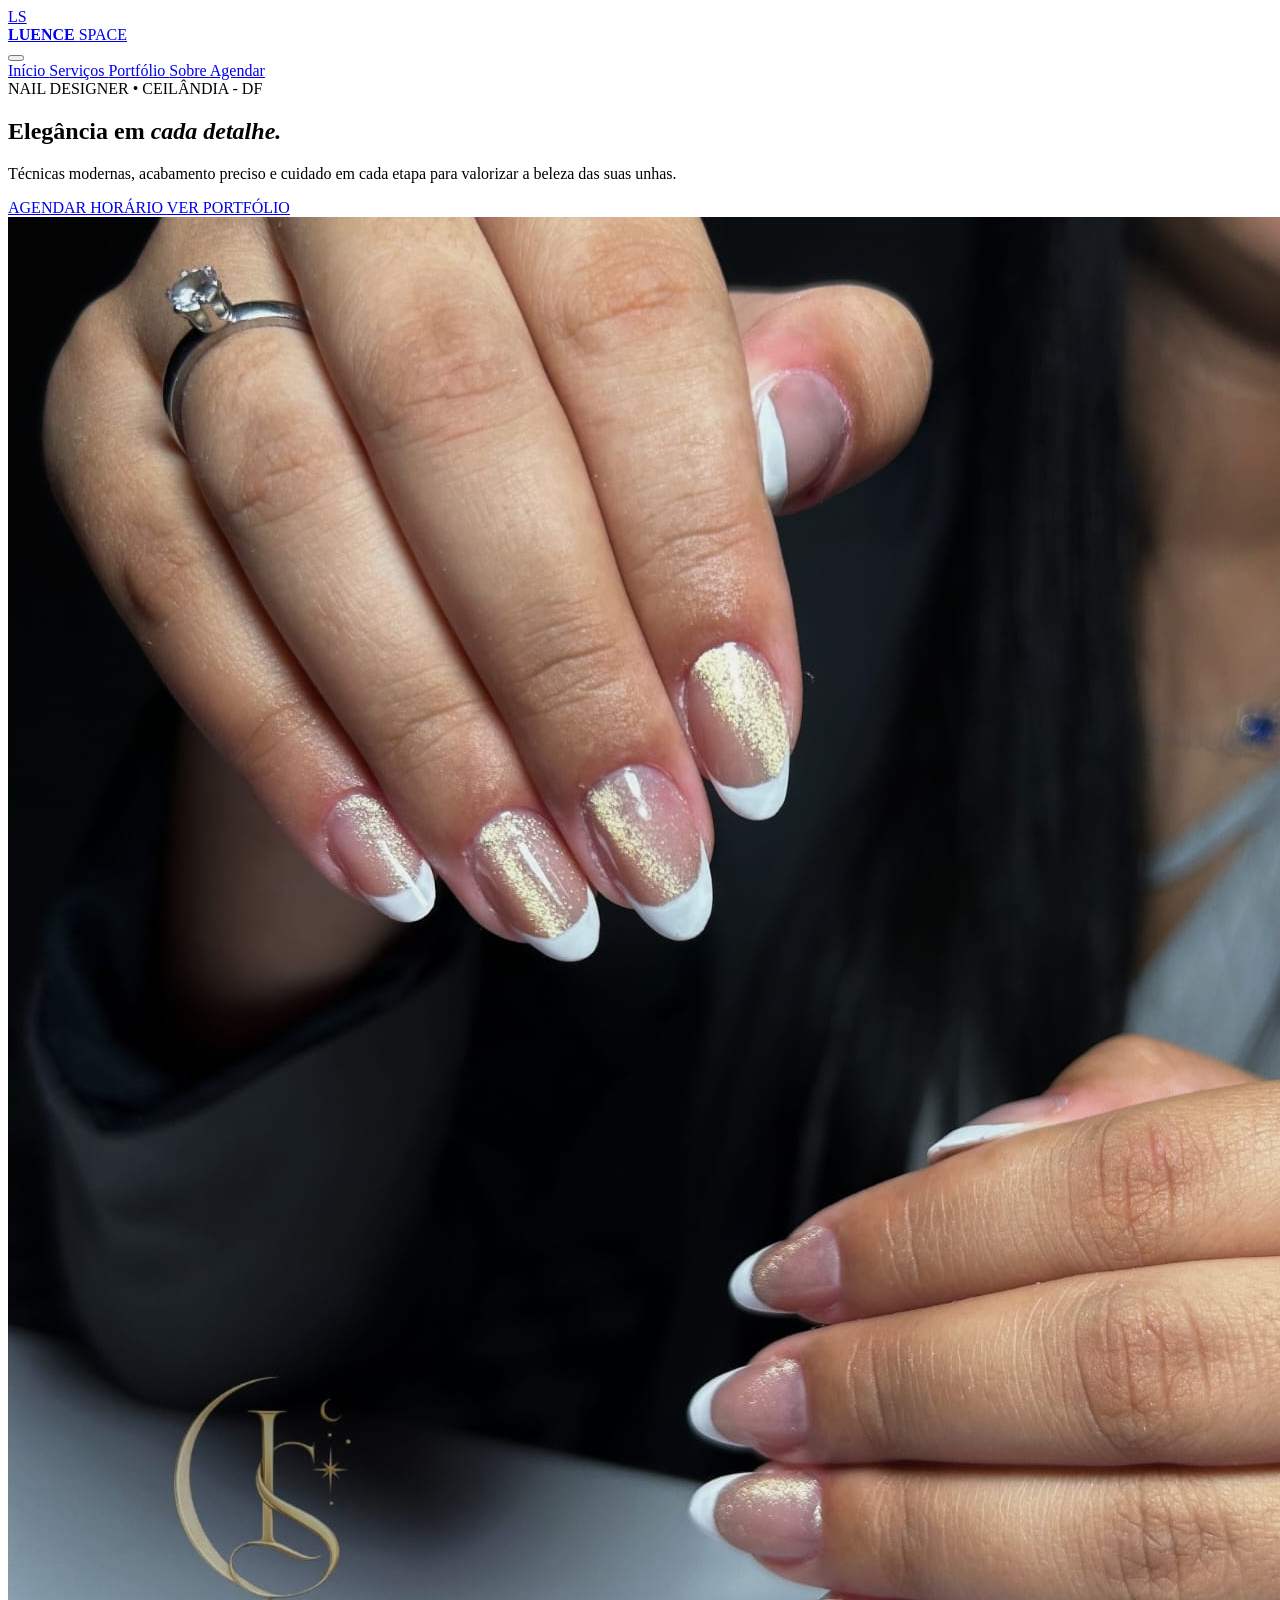
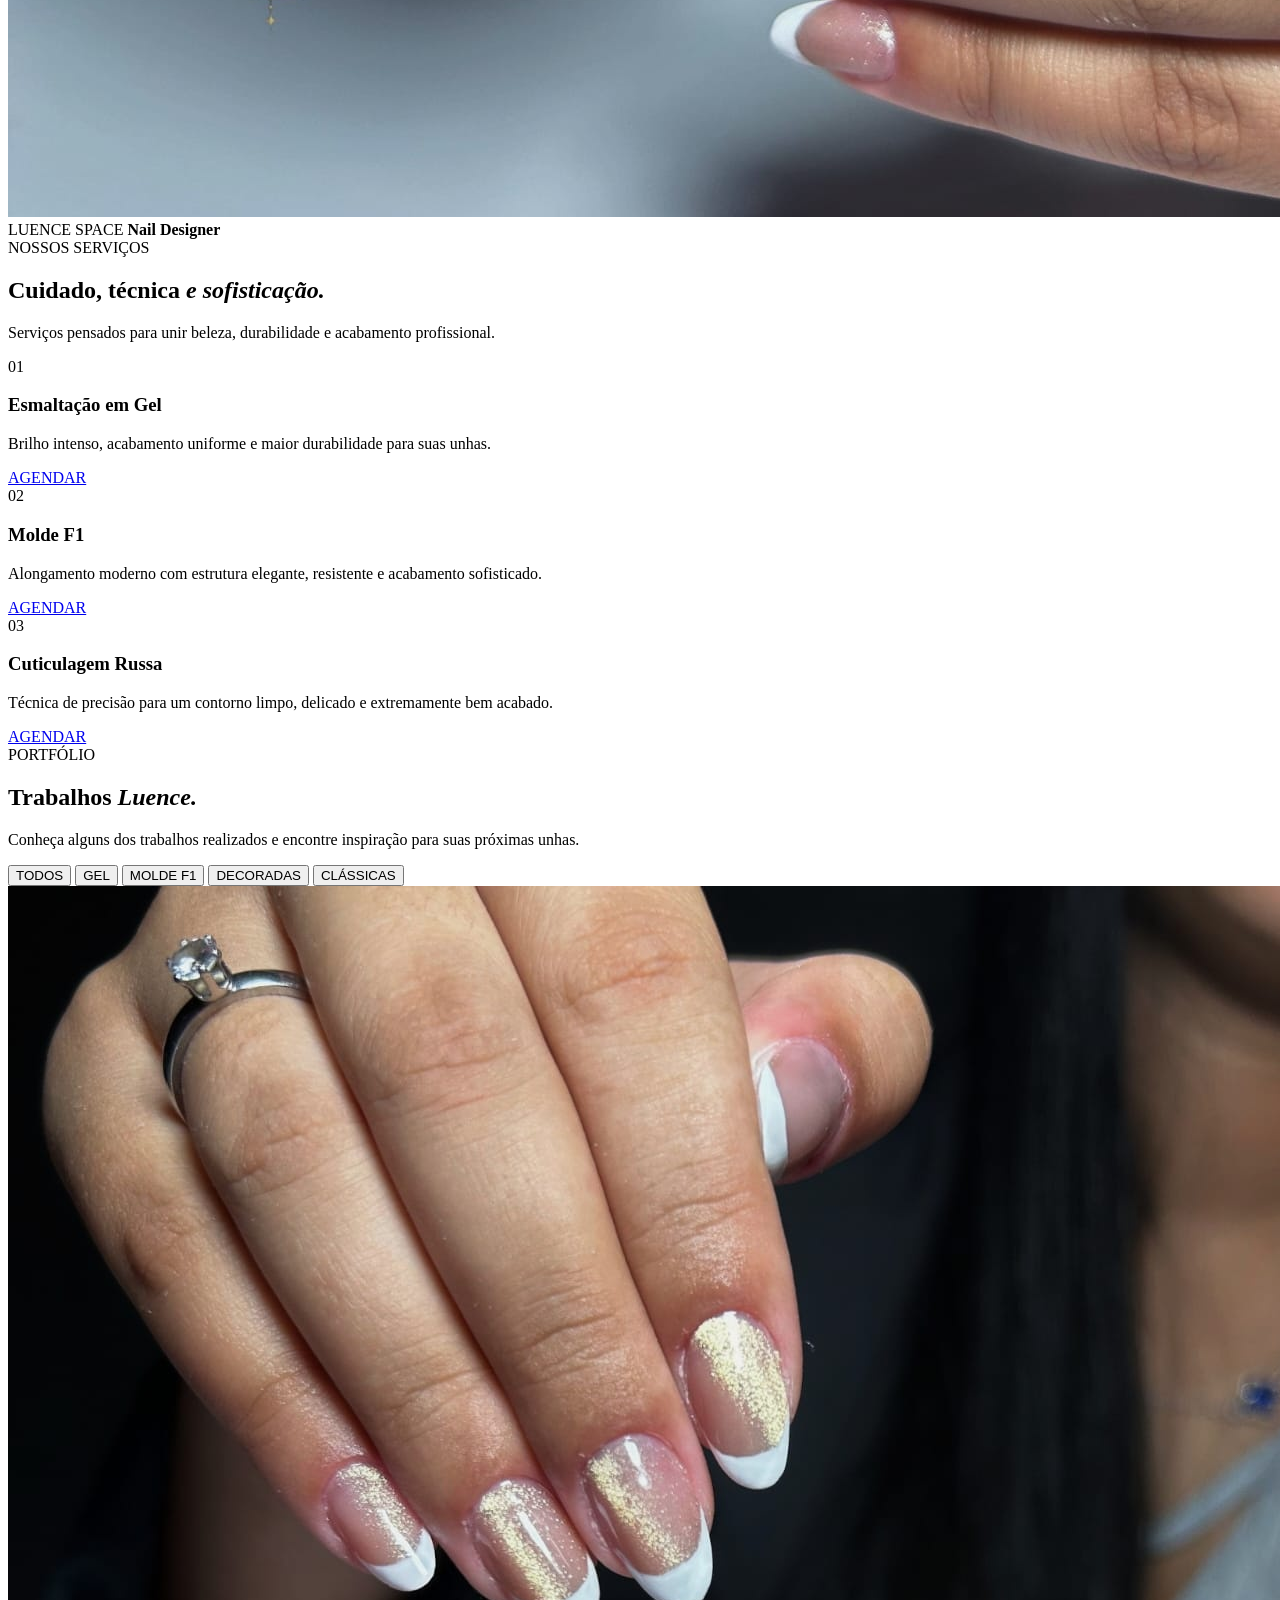
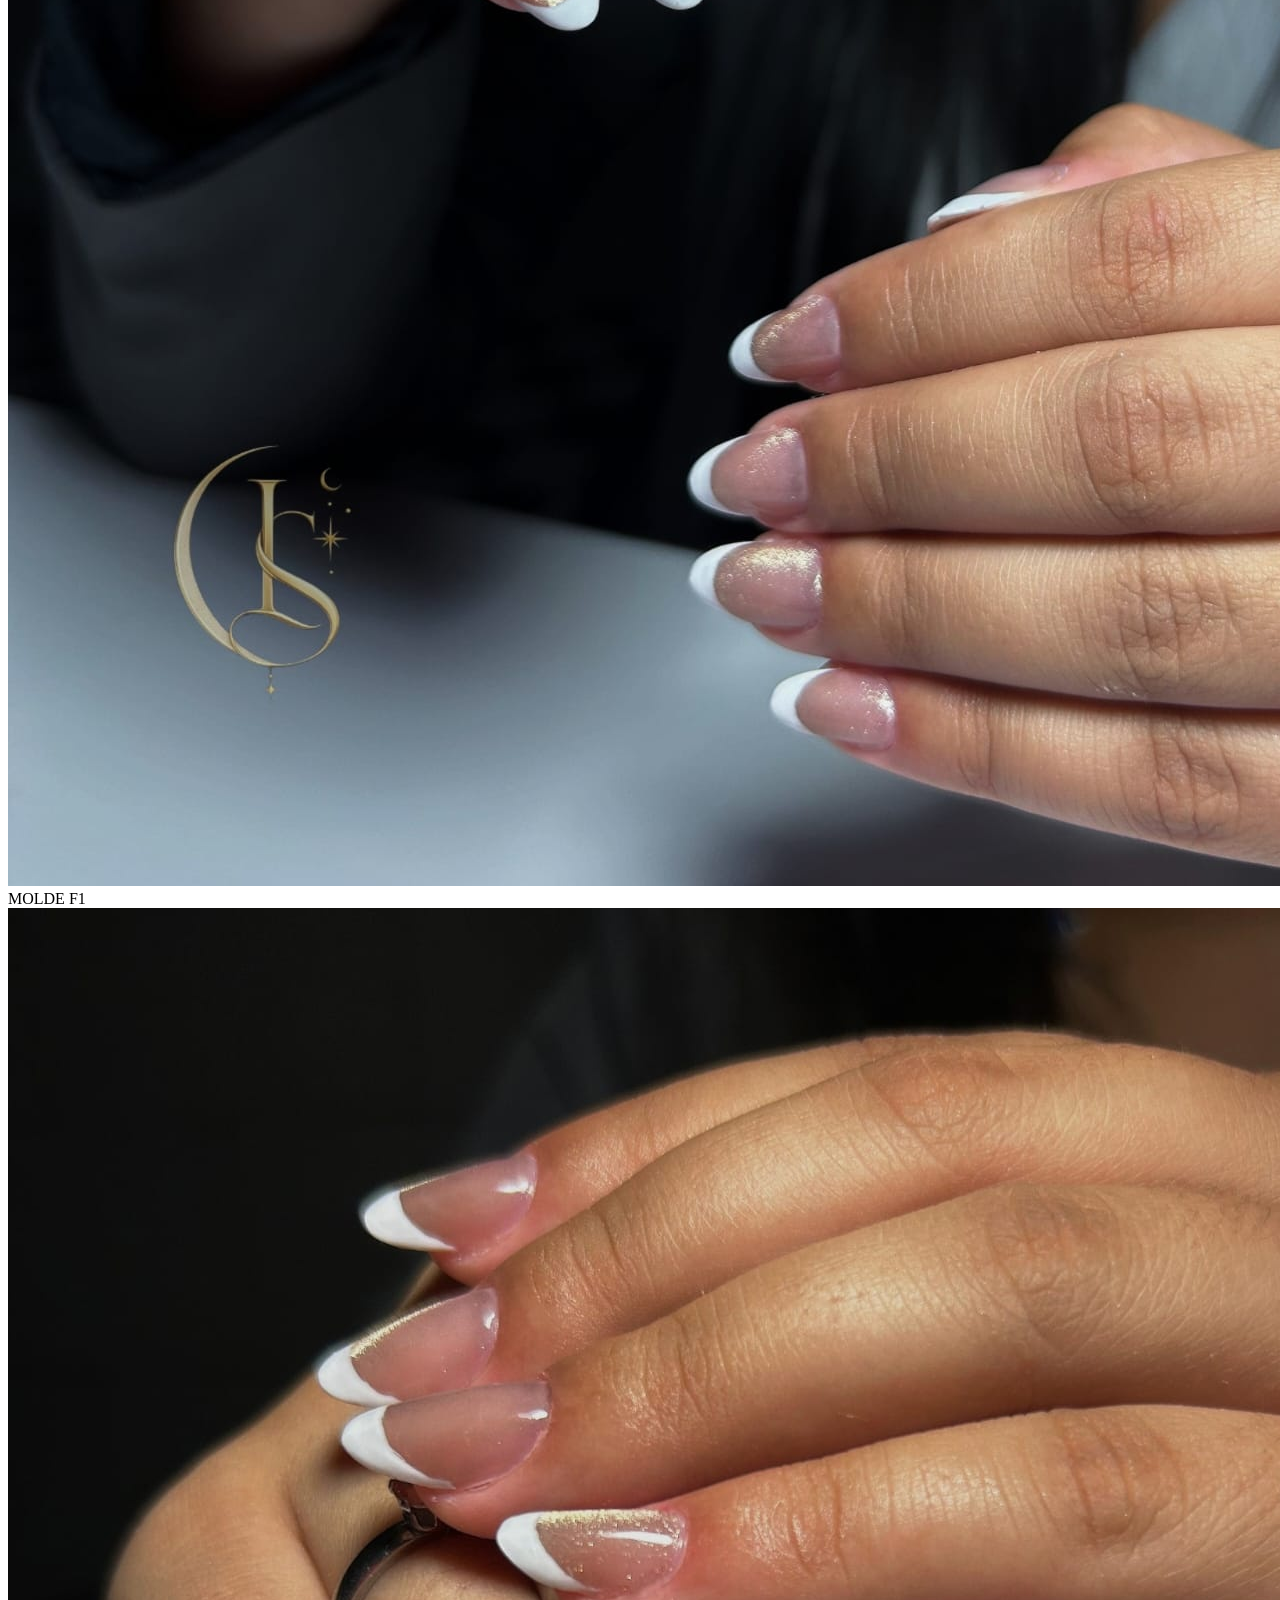
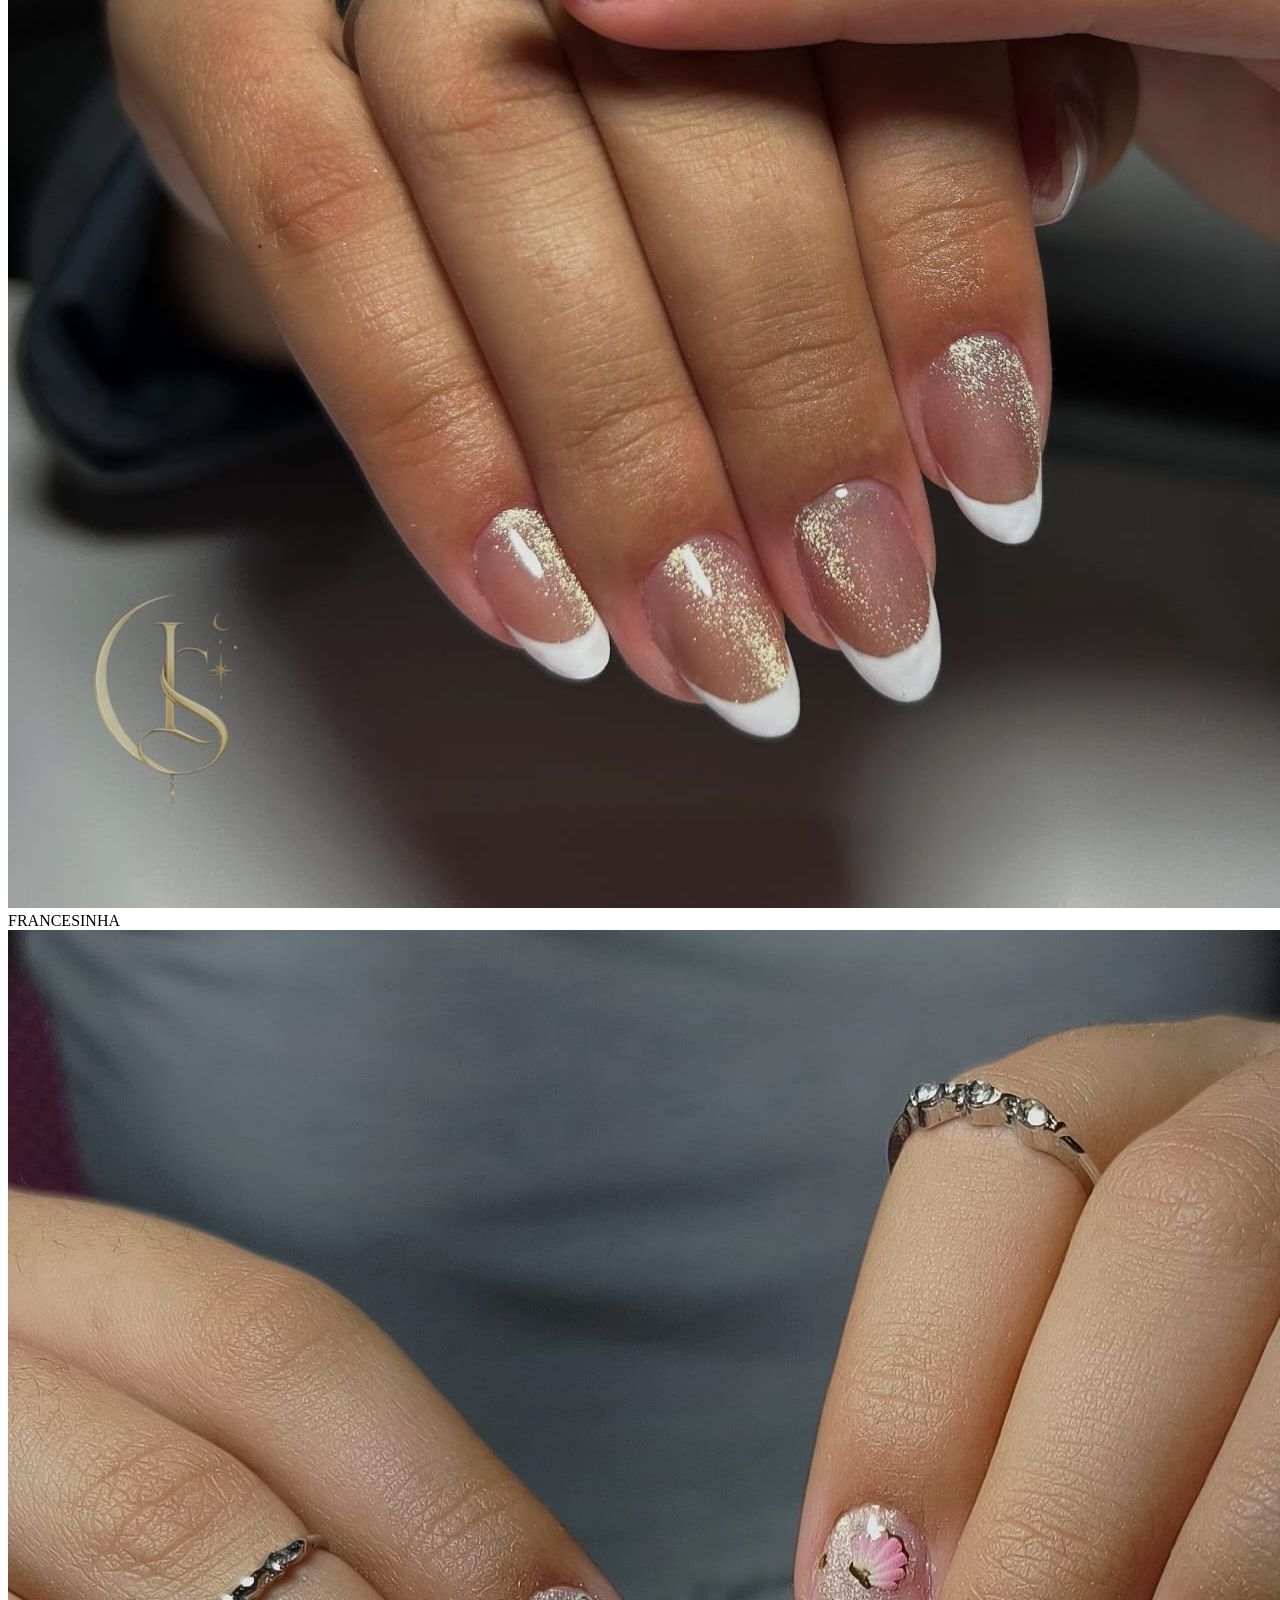
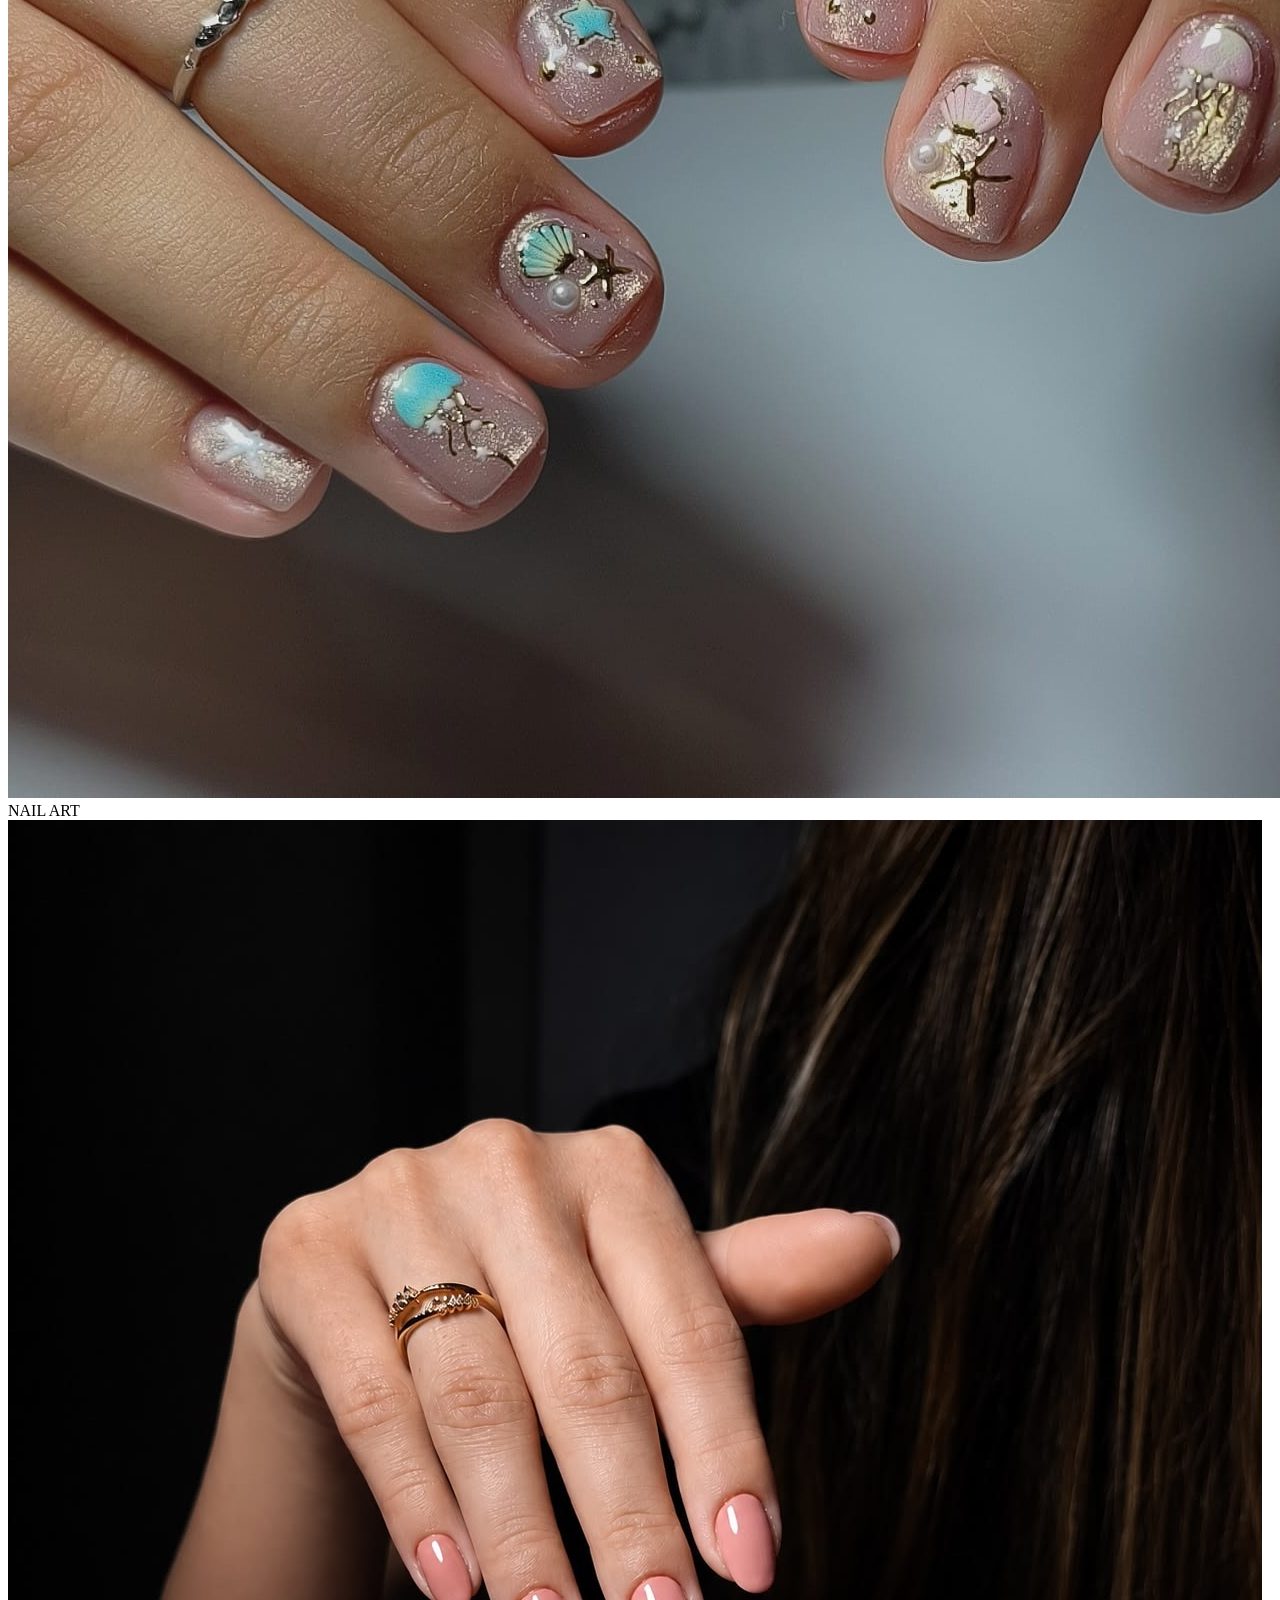
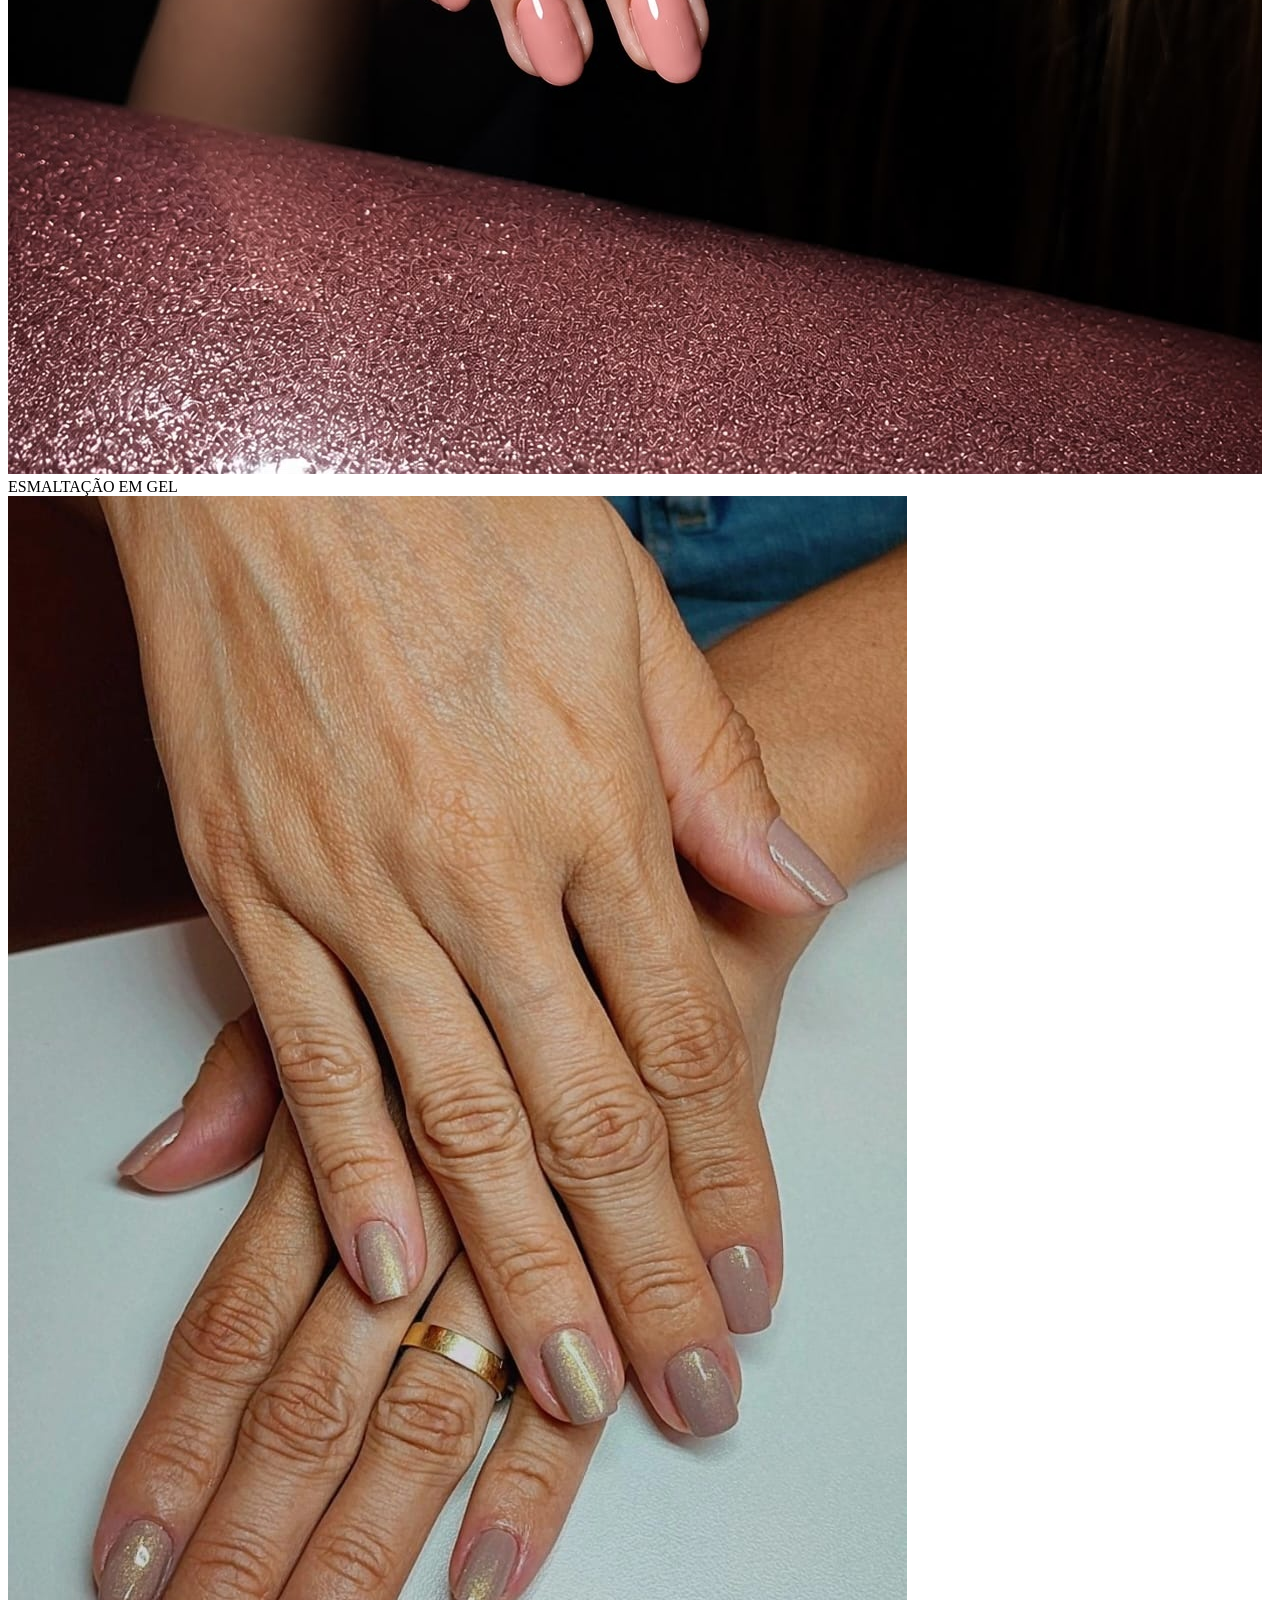
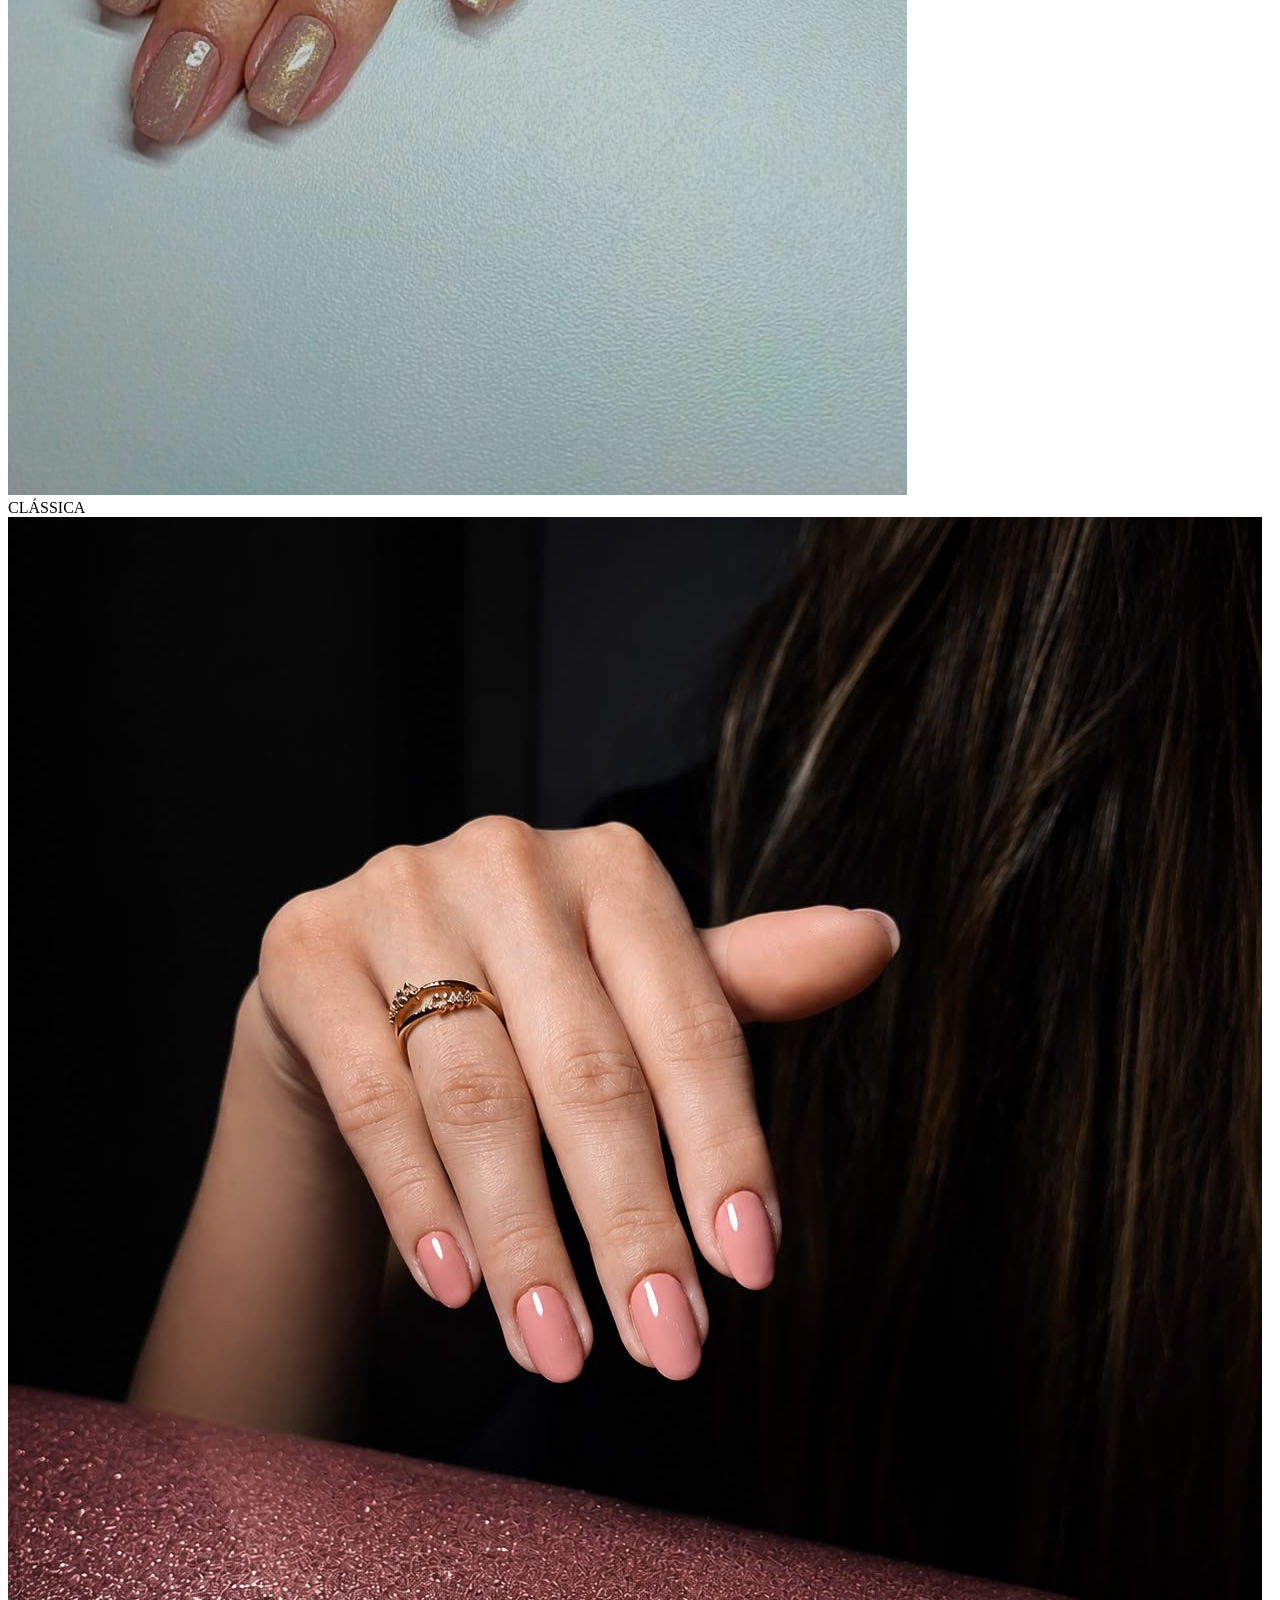
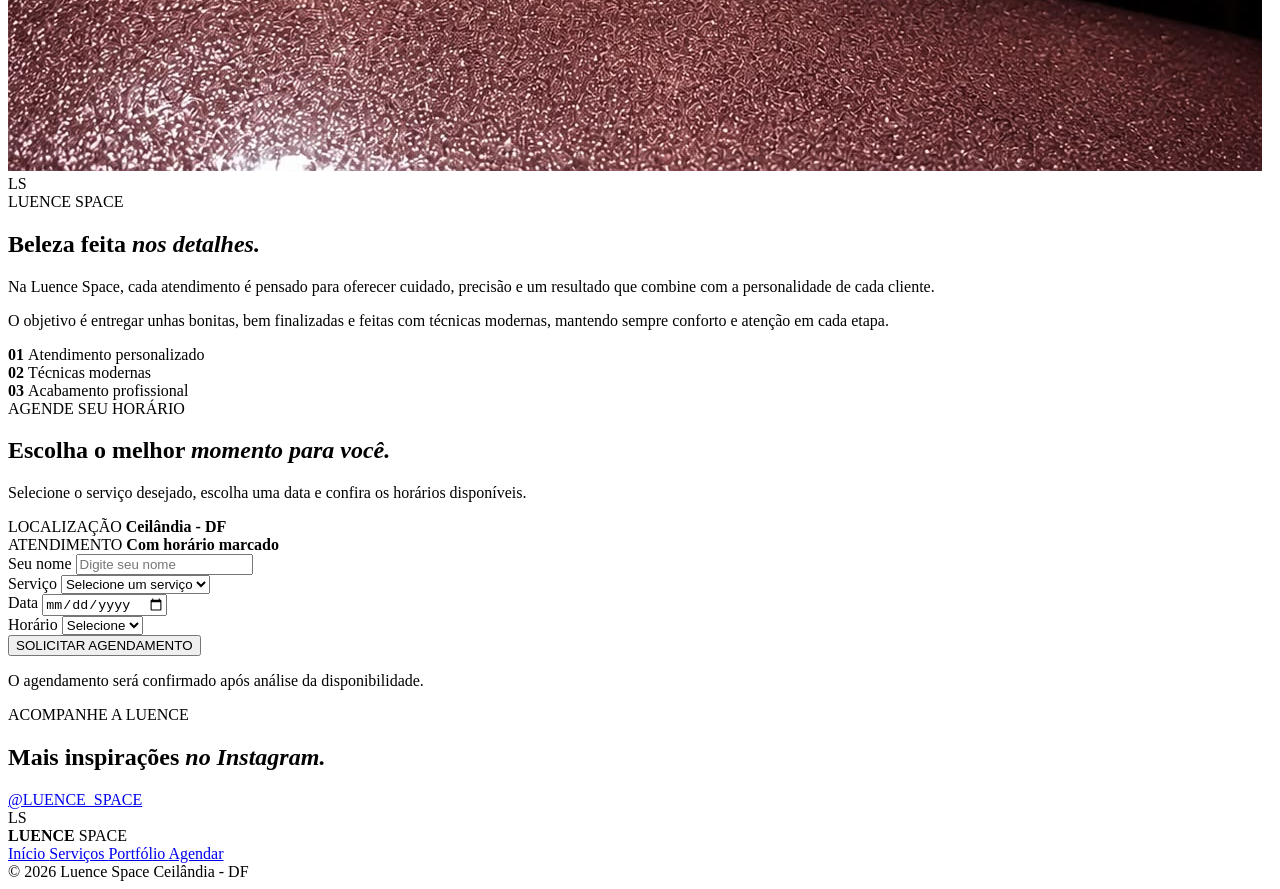
==== index.html @ 1fb10162 "Add files via upload" ====
<!DOCTYPE html>
<html lang="pt-BR">
<head>
  <meta charset="UTF-8">

  <meta
    name="viewport"
    content="width=device-width, initial-scale=1.0"
  >

  <meta
    name="theme-color"
    content="#f7f2e9"
  >

  <meta
    name="description"
    content="Luence Space - Nail Designer em Ceilândia, DF. Esmaltação em gel, Molde F1, Cuticulagem Russa e muito mais."
  >

  <title>Luence Space | Nail Designer</title>

  <link
    rel="preconnect"
    href="https://fonts.googleapis.com"
  >

  <link
    rel="preconnect"
    href="https://fonts.gstatic.com"
    crossorigin
  >

  <link
    href="https://fonts.googleapis.com/css2?family=Cormorant+Garamond:wght@400;500;600;700&family=Montserrat:wght@400;500;600;700&display=swap"
    rel="stylesheet"
  >

  <link
    rel="stylesheet"
    href="style.css?v=1.0"
  >
</head>

<body>

  <header class="site-header">

    <div class="header-container">

      <a
        class="brand"
        href="#inicio"
        aria-label="Luence Space"
      >

        <span class="brand-symbol">
          LS
        </span>

        <div class="brand-text">

          <strong>
            LUENCE
          </strong>

          <span>
            SPACE
          </span>

        </div>

      </a>

      <button
        class="menu-toggle"
        id="menu-toggle"
        type="button"
        aria-label="Abrir menu"
        aria-expanded="false"
      >

        <span></span>
        <span></span>
        <span></span>

      </button>

      <nav
        class="main-nav"
        id="main-nav"
      >

        <a href="#inicio">
          Início
        </a>

        <a href="#servicos">
          Serviços
        </a>

        <a href="#portfolio">
          Portfólio
        </a>

        <a href="#sobre">
          Sobre
        </a>

        <a
          class="nav-highlight"
          href="#agendar"
        >
          Agendar
        </a>

      </nav>

    </div>

  </header>

  <main>

    <section
      class="hero"
      id="inicio"
    >

      <div class="hero-background"></div>

      <div class="hero-container">

        <div class="hero-content">

          <span class="section-eyebrow">
            NAIL DESIGNER • CEILÂNDIA - DF
          </span>

          <h1>
            Elegância em
            <em>cada detalhe.</em>
          </h1>

          <p>
            Técnicas modernas, acabamento preciso e cuidado
            em cada etapa para valorizar a beleza das suas unhas.
          </p>

          <div class="hero-actions">

            <a
              class="primary-button"
              href="#agendar"
            >
              AGENDAR HORÁRIO
            </a>

            <a
              class="secondary-button"
              href="#portfolio"
            >
              VER PORTFÓLIO
            </a>

          </div>

        </div>

        <div class="hero-image-wrapper">

          <div class="hero-image-frame">

            <img
              src="luence-01.jpg"
              alt="Trabalho de Nail Designer da Luence Space"
            >

          </div>

          <div class="hero-detail">

            <span>
              LUENCE SPACE
            </span>

            <strong>
              Nail Designer
            </strong>

          </div>

        </div>

      </div>

    </section>

    <section
      class="services-section"
      id="servicos"
    >

      <div class="section-container">

        <div class="section-heading">

          <span class="section-eyebrow">
            NOSSOS SERVIÇOS
          </span>

          <h2>
            Cuidado, técnica
            <em>e sofisticação.</em>
          </h2>

          <p>
            Serviços pensados para unir beleza, durabilidade
            e acabamento profissional.
          </p>

        </div>

        <div class="services-grid">

          <article class="service-card">

            <span class="service-number">
              01
            </span>

            <h3>
              Esmaltação em Gel
            </h3>

            <p>
              Brilho intenso, acabamento uniforme e maior
              durabilidade para suas unhas.
            </p>

            <a href="#agendar">
              AGENDAR
            </a>

          </article>

          <article class="service-card">

            <span class="service-number">
              02
            </span>

            <h3>
              Molde F1
            </h3>

            <p>
              Alongamento moderno com estrutura elegante,
              resistente e acabamento sofisticado.
            </p>

            <a href="#agendar">
              AGENDAR
            </a>

          </article>

          <article class="service-card">

            <span class="service-number">
              03
            </span>

            <h3>
              Cuticulagem Russa
            </h3>

            <p>
              Técnica de precisão para um contorno limpo,
              delicado e extremamente bem acabado.
            </p>

            <a href="#agendar">
              AGENDAR
            </a>

          </article>

        </div>

      </div>

    </section>

    <section
      class="portfolio-section"
      id="portfolio"
    >

      <div class="section-container">

        <div class="section-heading portfolio-heading">

          <div>

            <span class="section-eyebrow">
              PORTFÓLIO
            </span>

            <h2>
              Trabalhos
              <em>Luence.</em>
            </h2>

          </div>

          <p>
            Conheça alguns dos trabalhos realizados
            e encontre inspiração para suas próximas unhas.
          </p>

        </div>

        <div class="portfolio-filters">

          <button
            class="portfolio-filter is-active"
            type="button"
            data-filter="todos"
          >
            TODOS
          </button>

          <button
            class="portfolio-filter"
            type="button"
            data-filter="gel"
          >
            GEL
          </button>

          <button
            class="portfolio-filter"
            type="button"
            data-filter="f1"
          >
            MOLDE F1
          </button>

          <button
            class="portfolio-filter"
            type="button"
            data-filter="decoradas"
          >
            DECORADAS
          </button>

          <button
            class="portfolio-filter"
            type="button"
            data-filter="classicas"
          >
            CLÁSSICAS
          </button>

        </div>

        <div class="portfolio-grid">

          <article
            class="portfolio-card portfolio-card-large"
            data-category="f1 decoradas"
          >

            <img
              src="luence-01.jpg"
              alt="Unhas francesinhas com acabamento dourado"
              loading="lazy"
            >

            <div class="portfolio-overlay">

              <span>
                MOLDE F1
              </span>

            </div>

          </article>

          <article
            class="portfolio-card"
            data-category="f1 decoradas"
          >

            <img
              src="luence-02.jpg"
              alt="Unhas francesinhas da Luence Space"
              loading="lazy"
            >

            <div class="portfolio-overlay">

              <span>
                FRANCESINHA
              </span>

            </div>

          </article>

          <article
            class="portfolio-card"
            data-category="decoradas gel"
          >

            <img
              src="luence-03.jpg"
              alt="Nail art decorada com elementos marinhos"
              loading="lazy"
            >

            <div class="portfolio-overlay">

              <span>
                NAIL ART
              </span>

            </div>

          </article>

          <article
            class="portfolio-card"
            data-category="gel classicas"
          >

            <img
              src="luence-04.jpg"
              alt="Esmaltação em gel rosa"
              loading="lazy"
            >

            <div class="portfolio-overlay">

              <span>
                ESMALTAÇÃO EM GEL
              </span>

            </div>

          </article>

          <article
            class="portfolio-card portfolio-card-wide"
            data-category="gel classicas"
          >

            <img
              src="luence-05.jpg"
              alt="Unhas nude com acabamento brilhante"
              loading="lazy"
            >

            <div class="portfolio-overlay">

              <span>
                CLÁSSICA
              </span>

            </div>

          </article>

        </div>

      </div>

    </section>

    <section
      class="about-section"
      id="sobre"
    >

      <div class="section-container about-container">

        <div class="about-image">

          <img
            src="luence-04.jpg"
            alt="Trabalho profissional Luence Space"
            loading="lazy"
          >

          <div class="about-image-detail">
            LS
          </div>

        </div>

        <div class="about-content">

          <span class="section-eyebrow">
            LUENCE SPACE
          </span>

          <h2>
            Beleza feita
            <em>nos detalhes.</em>
          </h2>

          <p>
            Na Luence Space, cada atendimento é pensado para
            oferecer cuidado, precisão e um resultado que combine
            com a personalidade de cada cliente.
          </p>

          <p>
            O objetivo é entregar unhas bonitas, bem finalizadas
            e feitas com técnicas modernas, mantendo sempre
            conforto e atenção em cada etapa.
          </p>

          <div class="about-features">

            <div>

              <strong>
                01
              </strong>

              <span>
                Atendimento personalizado
              </span>

            </div>

            <div>

              <strong>
                02
              </strong>

              <span>
                Técnicas modernas
              </span>

            </div>

            <div>

              <strong>
                03
              </strong>

              <span>
                Acabamento profissional
              </span>

            </div>

          </div>

        </div>

      </div>

    </section>

    <section
      class="booking-section"
      id="agendar"
    >

      <div class="section-container booking-container">

        <div class="booking-intro">

          <span class="section-eyebrow">
            AGENDE SEU HORÁRIO
          </span>

          <h2>
            Escolha o melhor
            <em>momento para você.</em>
          </h2>

          <p>
            Selecione o serviço desejado, escolha uma data
            e confira os horários disponíveis.
          </p>

          <div class="booking-info">

            <div>

              <span>
                LOCALIZAÇÃO
              </span>

              <strong>
                Ceilândia - DF
              </strong>

            </div>

            <div>

              <span>
                ATENDIMENTO
              </span>

              <strong>
                Com horário marcado
              </strong>

            </div>

          </div>

        </div>

        <div class="booking-card">

          <form
            class="booking-form"
            id="booking-form"
          >

            <div class="form-group">

              <label for="booking-name">
                Seu nome
              </label>

              <input
                id="booking-name"
                name="name"
                type="text"
                placeholder="Digite seu nome"
                autocomplete="name"
                required
              >

            </div>

            <div class="form-group">

              <label for="booking-service">
                Serviço
              </label>

              <select
                id="booking-service"
                name="service"
                required
              >

                <option value="">
                  Selecione um serviço
                </option>

                <option value="Esmaltação em Gel">
                  Esmaltação em Gel
                </option>

                <option value="Molde F1">
                  Molde F1
                </option>

                <option value="Cuticulagem Russa">
                  Cuticulagem Russa
                </option>

              </select>

            </div>

            <div class="form-row">

              <div class="form-group">

                <label for="booking-date">
                  Data
                </label>

                <input
                  id="booking-date"
                  name="date"
                  type="date"
                  required
                >

              </div>

              <div class="form-group">

                <label for="booking-time">
                  Horário
                </label>

                <select
                  id="booking-time"
                  name="time"
                  required
                >

                  <option value="">
                    Selecione
                  </option>

                  <option value="09:00">
                    09:00
                  </option>

                  <option value="10:00">
                    10:00
                  </option>

                  <option value="11:00">
                    11:00
                  </option>

                  <option value="13:00">
                    13:00
                  </option>

                  <option value="14:00">
                    14:00
                  </option>

                  <option value="15:00">
                    15:00
                  </option>

                  <option value="16:00">
                    16:00
                  </option>

                  <option value="17:00">
                    17:00
                  </option>

                  <option value="18:00">
                    18:00
                  </option>

                </select>

              </div>

            </div>

            <button
              class="booking-submit"
              type="submit"
            >
              SOLICITAR AGENDAMENTO
            </button>

            <p class="booking-note">
              O agendamento será confirmado após análise
              da disponibilidade.
            </p>

          </form>

        </div>

      </div>

    </section>

    <section class="instagram-section">

      <div class="section-container instagram-container">

        <div>

          <span class="section-eyebrow">
            ACOMPANHE A LUENCE
          </span>

          <h2>
            Mais inspirações
            <em>no Instagram.</em>
          </h2>

        </div>

        <a
          class="instagram-button"
          href="https://www.instagram.com/luence_space/"
          target="_blank"
          rel="noopener noreferrer"
        >
          @LUENCE_SPACE
        </a>

      </div>

    </section>

  </main>

  <footer class="site-footer">

    <div class="section-container footer-container">

      <div class="footer-brand">

        <span class="brand-symbol">
          LS
        </span>

        <div class="brand-text">

          <strong>
            LUENCE
          </strong>

          <span>
            SPACE
          </span>

        </div>

      </div>

      <div class="footer-links">

        <a href="#inicio">
          Início
        </a>

        <a href="#servicos">
          Serviços
        </a>

        <a href="#portfolio">
          Portfólio
        </a>

        <a href="#agendar">
          Agendar
        </a>

      </div>

      <div class="footer-bottom">

        <span>
          © 2026 Luence Space
        </span>

        <span>
          Ceilândia - DF
        </span>

      </div>

    </div>

  </footer>

  <div
    class="portfolio-lightbox"
    id="portfolio-lightbox"
    hidden
  >

    <button
      class="lightbox-close"
      id="lightbox-close"
      type="button"
      aria-label="Fechar imagem"
    >
      ×
    </button>

    <img
      id="lightbox-image"
      src=""
      alt=""
    >

  </div>

  <script
    src="script.js?v=1.0"
    defer
  ></script>

</body>
</html>
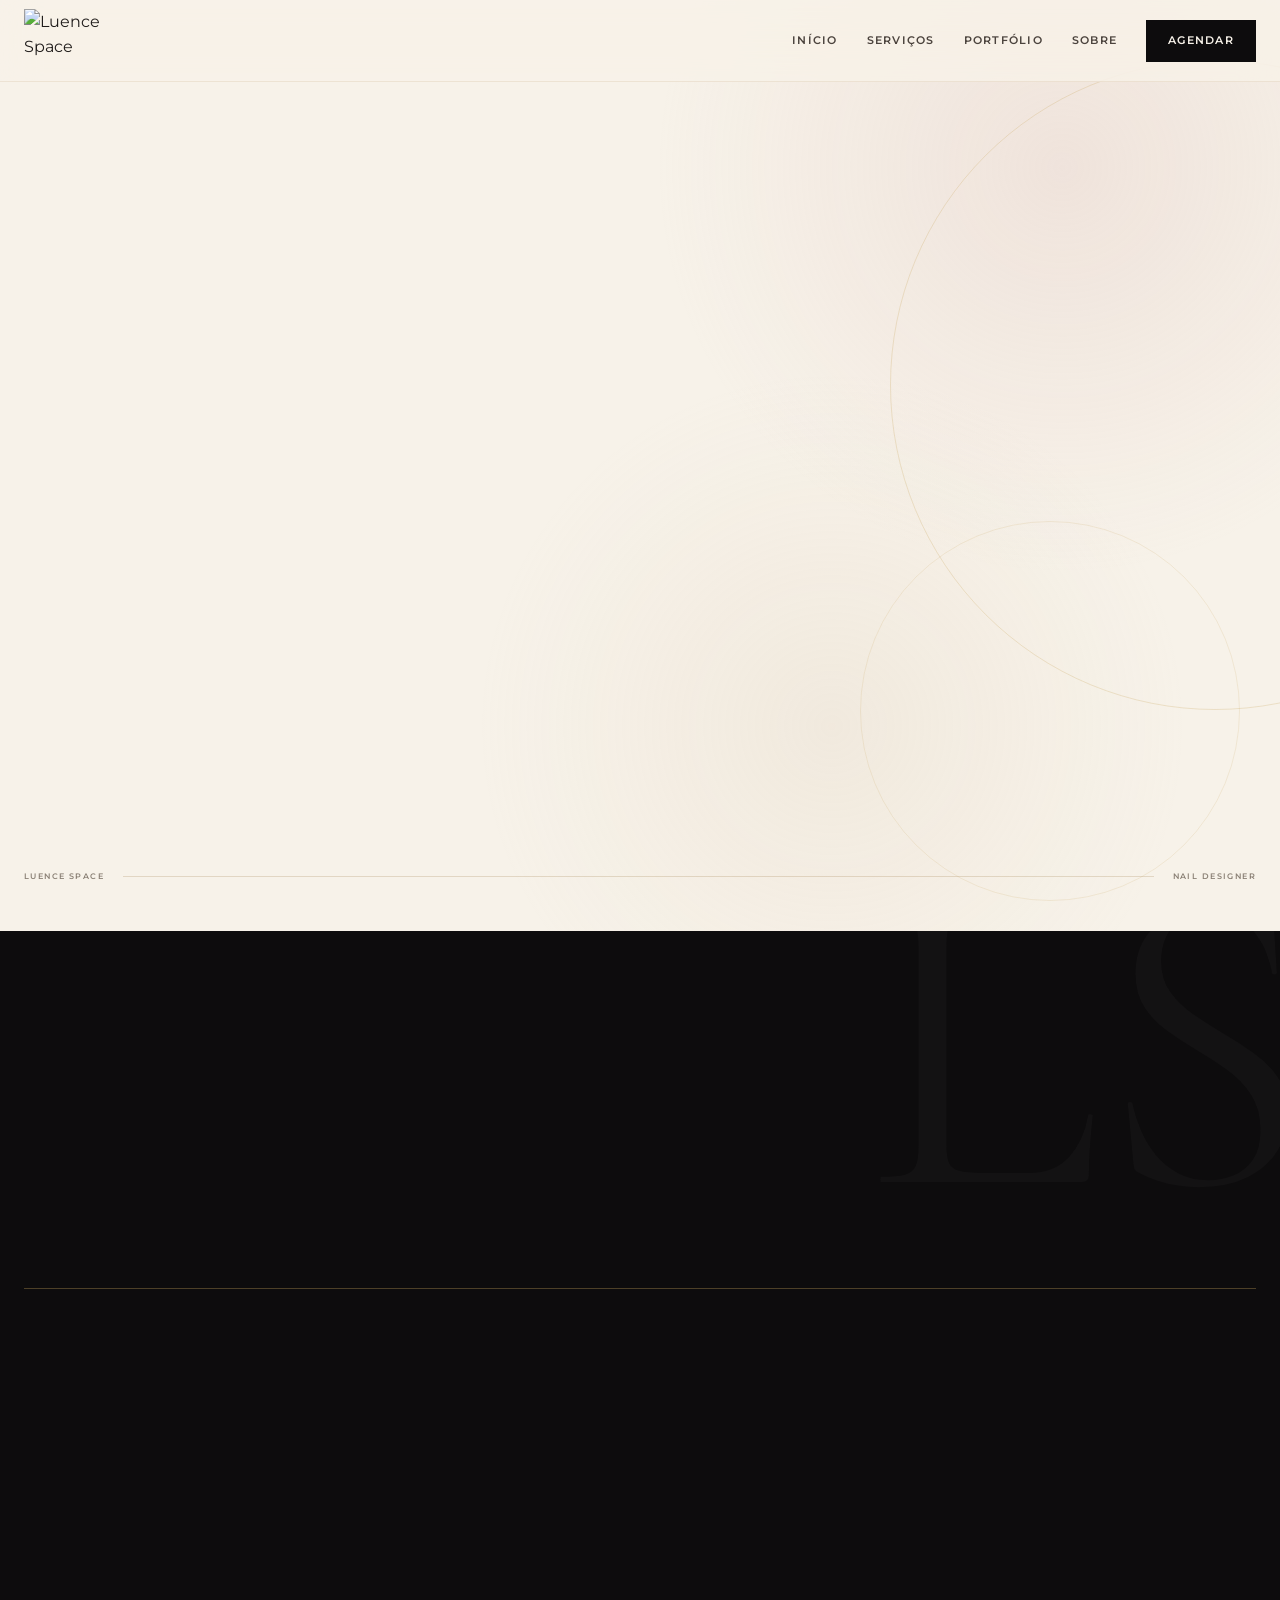
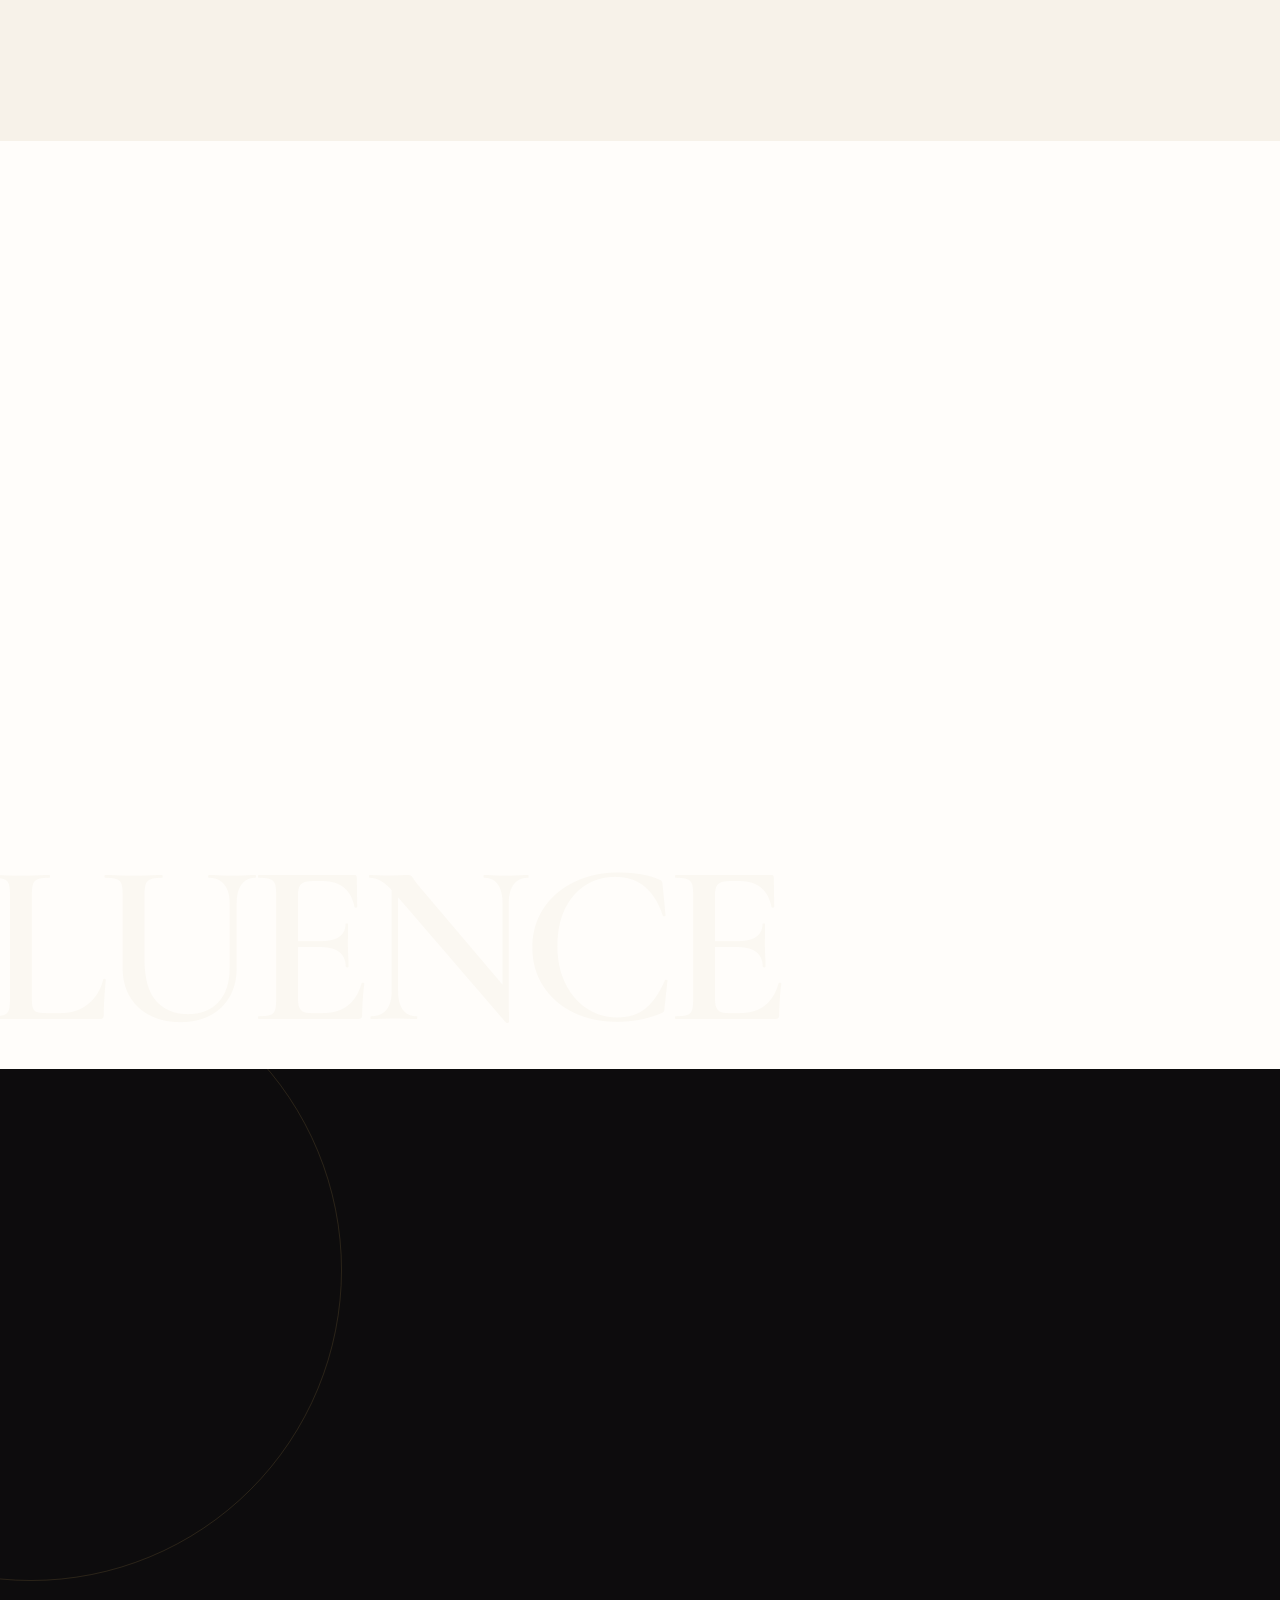
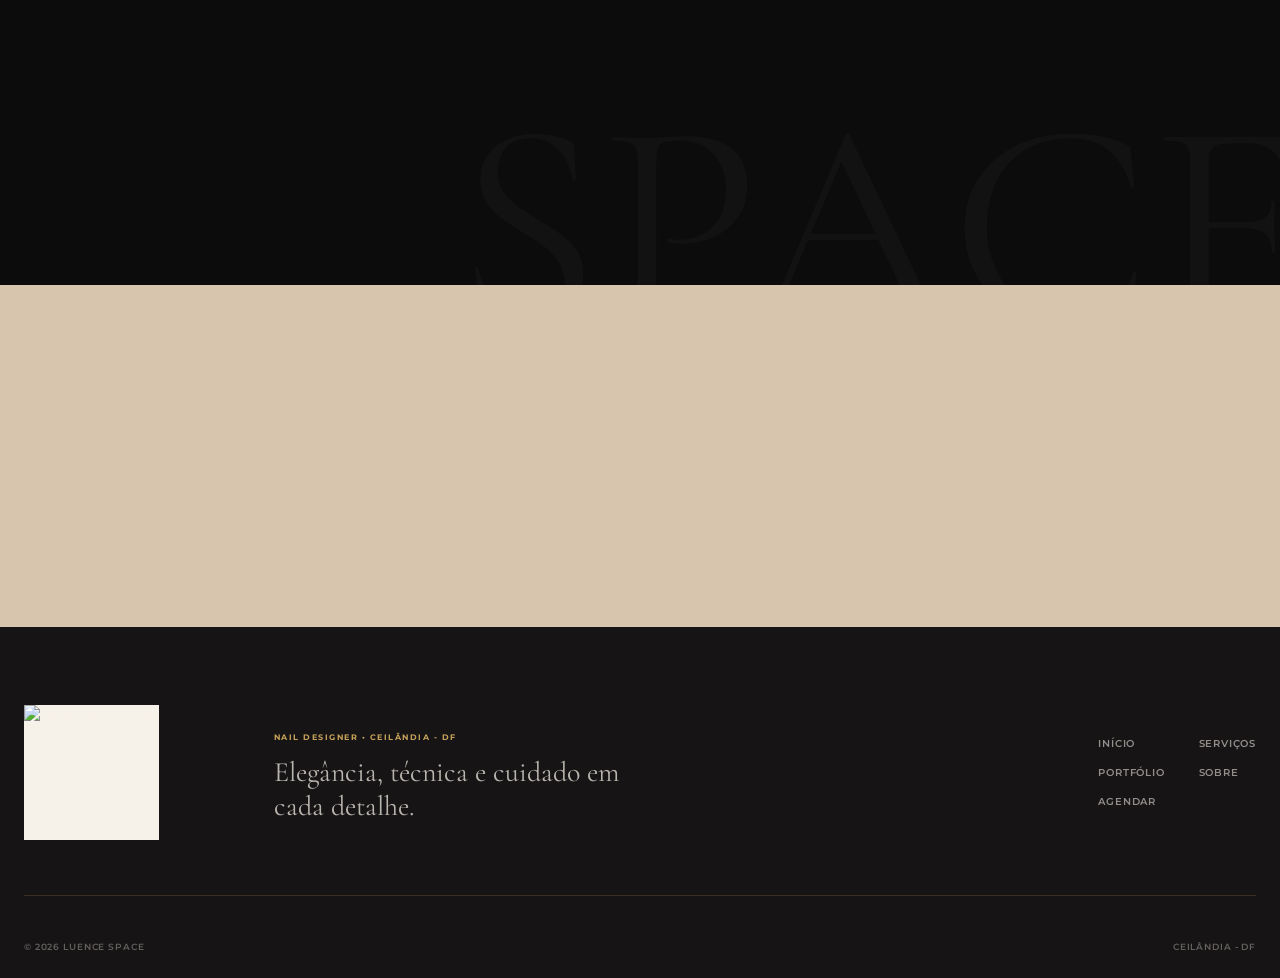
==== commit 85cd8688: "Rename index (2).html to index.html" ====
--- a/index.html
+++ b/index.html
@@ -2,140 +2,53 @@
 <html lang="pt-BR">
 <head>
   <meta charset="UTF-8">
-
-  <meta
-    name="viewport"
-    content="width=device-width, initial-scale=1.0"
-  >
-
-  <meta
-    name="theme-color"
-    content="#f7f2e9"
-  >
-
-  <meta
-    name="description"
-    content="Luence Space - Nail Designer em Ceilândia, DF. Esmaltação em gel, Molde F1, Cuticulagem Russa e muito mais."
-  >
-
+  <meta name="viewport" content="width=device-width, initial-scale=1.0">
+  <meta name="theme-color" content="#f7f2e9">
+  <meta name="description" content="Luence Space - Nail Designer em Ceilândia, DF. Esmaltação em gel, Molde F1, Cuticulagem Russa e cuidado profissional em cada detalhe.">
   <title>Luence Space | Nail Designer</title>
 
-  <link
-    rel="preconnect"
-    href="https://fonts.googleapis.com"
-  >
-
-  <link
-    rel="preconnect"
-    href="https://fonts.gstatic.com"
-    crossorigin
-  >
-
-  <link
-    href="https://fonts.googleapis.com/css2?family=Cormorant+Garamond:wght@400;500;600;700&family=Montserrat:wght@400;500;600;700&display=swap"
-    rel="stylesheet"
-  >
-
-  <link
-    rel="stylesheet"
-    href="style.css?v=1.0"
-  >
+  <link rel="preconnect" href="https://fonts.googleapis.com">
+  <link rel="preconnect" href="https://fonts.gstatic.com" crossorigin>
+  <link href="https://fonts.googleapis.com/css2?family=Cormorant+Garamond:ital,wght@0,400;0,500;0,600;1,400;1,500&family=Montserrat:wght@400;500;600;700&display=swap" rel="stylesheet">
+
+  <link rel="preload" href="assets/images/hero/luence-hero-main.webp" as="image" fetchpriority="high">
+  <link rel="stylesheet" href="style.css?v=2.0">
 </head>
-
 <body>
-
-  <header class="site-header">
-
+  <header class="site-header" id="site-header">
     <div class="header-container">
-
-      <a
-        class="brand"
-        href="#inicio"
-        aria-label="Luence Space"
-      >
-
-        <span class="brand-symbol">
-          LS
-        </span>
-
-        <div class="brand-text">
-
-          <strong>
-            LUENCE
-          </strong>
-
-          <span>
-            SPACE
-          </span>
-
-        </div>
-
+      <a class="brand" href="#inicio" aria-label="Luence Space - voltar ao início">
+        <img src="assets/logo/luence-space-logo.png" alt="Luence Space" width="150" height="150">
       </a>
 
-      <button
-        class="menu-toggle"
-        id="menu-toggle"
-        type="button"
-        aria-label="Abrir menu"
-        aria-expanded="false"
-      >
-
+      <nav class="main-nav" id="main-nav" aria-label="Navegação principal">
+        <div class="nav-mobile-brand" aria-hidden="true">
+          <img src="assets/logo/luence-space-logo.png" alt="" width="150" height="150">
+        </div>
+
+        <a href="#inicio" data-nav-section="inicio">Início</a>
+        <a href="#servicos" data-nav-section="servicos">Serviços</a>
+        <a href="#portfolio" data-nav-section="portfolio">Portfólio</a>
+        <a href="#sobre" data-nav-section="sobre">Sobre</a>
+        <a class="nav-highlight" href="#agendar" data-nav-section="agendar">Agendar</a>
+      </nav>
+
+      <button class="menu-toggle" id="menu-toggle" type="button" aria-label="Abrir menu" aria-expanded="false" aria-controls="main-nav">
         <span></span>
         <span></span>
         <span></span>
-
       </button>
-
-      <nav
-        class="main-nav"
-        id="main-nav"
-      >
-
-        <a href="#inicio">
-          Início
-        </a>
-
-        <a href="#servicos">
-          Serviços
-        </a>
-
-        <a href="#portfolio">
-          Portfólio
-        </a>
-
-        <a href="#sobre">
-          Sobre
-        </a>
-
-        <a
-          class="nav-highlight"
-          href="#agendar"
-        >
-          Agendar
-        </a>
-
-      </nav>
-
     </div>
-
   </header>
 
   <main>
-
-    <section
-      class="hero"
-      id="inicio"
-    >
-
-      <div class="hero-background"></div>
+    <section class="hero" id="inicio" data-section>
+      <div class="hero-decoration hero-decoration-one" aria-hidden="true"></div>
+      <div class="hero-decoration hero-decoration-two" aria-hidden="true"></div>
 
       <div class="hero-container">
-
-        <div class="hero-content">
-
-          <span class="section-eyebrow">
-            NAIL DESIGNER • CEILÂNDIA - DF
-          </span>
+        <div class="hero-content reveal">
+          <span class="section-eyebrow">NAIL STUDIO • CEILÂNDIA - DF</span>
 
           <h1>
             Elegância em
@@ -143,754 +56,422 @@
           </h1>
 
           <p>
-            Técnicas modernas, acabamento preciso e cuidado
-            em cada etapa para valorizar a beleza das suas unhas.
+            Técnicas modernas, acabamento preciso e um atendimento cuidadoso para transformar cada escolha em uma experiência de beleza única.
           </p>
 
           <div class="hero-actions">
-
-            <a
-              class="primary-button"
-              href="#agendar"
-            >
-              AGENDAR HORÁRIO
-            </a>
-
-            <a
-              class="secondary-button"
-              href="#portfolio"
-            >
-              VER PORTFÓLIO
-            </a>
-
-          </div>
-
-        </div>
-
-        <div class="hero-image-wrapper">
-
-          <div class="hero-image-frame">
-
-            <img
-              src="luence-01.jpg"
-              alt="Trabalho de Nail Designer da Luence Space"
-            >
-
-          </div>
-
-          <div class="hero-detail">
-
-            <span>
-              LUENCE SPACE
-            </span>
-
-            <strong>
-              Nail Designer
-            </strong>
-
-          </div>
-
-        </div>
-
-      </div>
-
-    </section>
-
-    <section
-      class="services-section"
-      id="servicos"
-    >
-
+            <a class="primary-button" href="#agendar">AGENDAR HORÁRIO</a>
+            <a class="text-button" href="#portfolio">CONHECER PORTFÓLIO <span aria-hidden="true">↗</span></a>
+          </div>
+
+          <div class="hero-signature" aria-label="Diferenciais Luence Space">
+            <span>Precisão</span>
+            <span>Elegância</span>
+            <span>Cuidado</span>
+          </div>
+        </div>
+
+        <div class="hero-visual reveal" data-reveal-delay="120">
+          <div class="hero-image-main">
+            <img src="assets/images/hero/luence-hero-main.webp" alt="Unhas rosadas com acabamento delicado da Luence Space" width="1200" height="1500" fetchpriority="high">
+          </div>
+
+          <div class="hero-image-secondary">
+            <img src="assets/images/hero/luence-hero-detail.webp" alt="Unhas peroladas em formato amendoado" width="960" height="1200" loading="eager">
+          </div>
+
+          <div class="hero-seal" aria-hidden="true">
+            <span>LUENCE</span>
+            <strong>LS</strong>
+            <span>SPACE</span>
+          </div>
+
+          <div class="hero-note">
+            <span>ATENDIMENTO</span>
+            <strong>Com horário marcado</strong>
+          </div>
+        </div>
+      </div>
+
+      <div class="hero-bottom-line" aria-hidden="true">
+        <span>LUENCE SPACE</span>
+        <i></i>
+        <span>NAIL DESIGNER</span>
+      </div>
+    </section>
+
+    <section class="services-section" id="servicos" data-section>
       <div class="section-container">
-
-        <div class="section-heading">
-
-          <span class="section-eyebrow">
-            NOSSOS SERVIÇOS
-          </span>
-
+        <div class="services-intro reveal">
+          <div class="section-heading section-heading-light">
+            <span class="section-eyebrow">NOSSOS SERVIÇOS</span>
+            <h2>
+              Técnica com um olhar
+              <em>delicado e preciso.</em>
+            </h2>
+          </div>
+
+          <p class="services-intro-copy">
+            Cada serviço é realizado com atenção à estrutura, acabamento e estilo, respeitando a beleza natural de cada cliente.
+          </p>
+        </div>
+
+        <div class="services-grid">
+          <article class="service-card reveal" data-service="Esmaltação em Gel">
+            <div class="service-card-top">
+              <span class="service-number">01</span>
+              <span class="service-tag">BRILHO & DURABILIDADE</span>
+            </div>
+            <div class="service-card-body">
+              <h3>Esmaltação em Gel</h3>
+              <p>Acabamento uniforme, brilho intenso e maior durabilidade para uma rotina mais prática.</p>
+            </div>
+            <a href="#agendar">Escolher serviço <span aria-hidden="true">→</span></a>
+          </article>
+
+          <article class="service-card reveal" data-reveal-delay="80" data-service="Molde F1">
+            <div class="service-card-top">
+              <span class="service-number">02</span>
+              <span class="service-tag">ESTRUTURA & ELEGÂNCIA</span>
+            </div>
+            <div class="service-card-body">
+              <h3>Molde F1</h3>
+              <p>Alongamento moderno com estrutura elegante, resistente e acabamento sofisticado.</p>
+            </div>
+            <a href="#agendar">Escolher serviço <span aria-hidden="true">→</span></a>
+          </article>
+
+          <article class="service-card reveal" data-reveal-delay="160" data-service="Cuticulagem Russa">
+            <div class="service-card-top">
+              <span class="service-number">03</span>
+              <span class="service-tag">PRECISÃO & CUIDADO</span>
+            </div>
+            <div class="service-card-body">
+              <h3>Cuticulagem Russa</h3>
+              <p>Técnica de precisão para um contorno limpo, delicado e extremamente bem finalizado.</p>
+            </div>
+            <a href="#agendar">Escolher serviço <span aria-hidden="true">→</span></a>
+          </article>
+        </div>
+      </div>
+    </section>
+
+    <section class="portfolio-section" id="portfolio" data-section>
+      <div class="section-container">
+        <div class="portfolio-heading reveal">
+          <div class="section-heading">
+            <span class="section-eyebrow">PORTFÓLIO</span>
+            <h2>
+              Assinatura Luence,
+              <em>em cada composição.</em>
+            </h2>
+          </div>
+
+          <p>
+            Uma curadoria de trabalhos que valorizam delicadeza, brilho, técnica e personalidade em diferentes estilos.
+          </p>
+        </div>
+
+        <div class="portfolio-toolbar reveal">
+          <div class="portfolio-filters" role="group" aria-label="Filtrar portfólio">
+            <button class="portfolio-filter is-active" type="button" data-filter="todos" aria-pressed="true">TODOS</button>
+            <button class="portfolio-filter" type="button" data-filter="francesinhas" aria-pressed="false">FRANCESINHAS</button>
+            <button class="portfolio-filter" type="button" data-filter="classicas" aria-pressed="false">CLÁSSICAS</button>
+            <button class="portfolio-filter" type="button" data-filter="metalizadas" aria-pressed="false">METALIZADAS</button>
+            <button class="portfolio-filter" type="button" data-filter="decoradas" aria-pressed="false">DECORADAS</button>
+          </div>
+          <span class="portfolio-count"><strong id="portfolio-count">07</strong> trabalhos selecionados</span>
+        </div>
+
+        <div class="portfolio-grid" id="portfolio-grid">
+          <article class="portfolio-item portfolio-item-featured reveal" data-category="francesinhas metalizadas">
+            <button class="portfolio-card" type="button" aria-label="Abrir Francesinha Dourada no portfólio">
+              <img src="assets/images/portfolio/luence-portfolio-01-french-gold.webp" alt="Francesinha branca com brilho dourado" width="1200" height="1500" loading="lazy" decoding="async">
+              <span class="portfolio-overlay">
+                <span class="portfolio-index">01</span>
+                <span class="portfolio-meta">
+                  <strong>Francesinha Dourada</strong>
+                  <small>Delicada • Iluminada</small>
+                </span>
+                <span class="portfolio-open" aria-hidden="true">↗</span>
+              </span>
+            </button>
+          </article>
+
+          <article class="portfolio-item reveal" data-reveal-delay="70" data-category="classicas">
+            <button class="portfolio-card" type="button" aria-label="Abrir Branco Luminoso no portfólio">
+              <img src="assets/images/portfolio/luence-portfolio-02-white-glow.webp" alt="Unhas brancas com brilho delicado" width="1000" height="1250" loading="lazy" decoding="async">
+              <span class="portfolio-overlay">
+                <span class="portfolio-index">02</span>
+                <span class="portfolio-meta">
+                  <strong>Branco Luminoso</strong>
+                  <small>Clássica • Clean</small>
+                </span>
+                <span class="portfolio-open" aria-hidden="true">↗</span>
+              </span>
+            </button>
+          </article>
+
+          <article class="portfolio-item reveal" data-reveal-delay="120" data-category="metalizadas classicas">
+            <button class="portfolio-card" type="button" aria-label="Abrir Pérola Champagne no portfólio">
+              <img src="assets/images/portfolio/luence-portfolio-03-pearl-champagne.webp" alt="Unhas peroladas em tom champagne" width="1000" height="1250" loading="lazy" decoding="async">
+              <span class="portfolio-overlay">
+                <span class="portfolio-index">03</span>
+                <span class="portfolio-meta">
+                  <strong>Pérola Champagne</strong>
+                  <small>Metalizada • Elegante</small>
+                </span>
+                <span class="portfolio-open" aria-hidden="true">↗</span>
+              </span>
+            </button>
+          </article>
+
+          <article class="portfolio-item portfolio-item-wide reveal" data-category="classicas">
+            <button class="portfolio-card" type="button" aria-label="Abrir Taupe Clássico no portfólio">
+              <img src="assets/images/portfolio/luence-portfolio-04-taupe-classic.webp" alt="Unhas em tom taupe com acabamento brilhante" width="1000" height="1250" loading="lazy" decoding="async">
+              <span class="portfolio-overlay">
+                <span class="portfolio-index">04</span>
+                <span class="portfolio-meta">
+                  <strong>Taupe Clássico</strong>
+                  <small>Minimalista • Sofisticado</small>
+                </span>
+                <span class="portfolio-open" aria-hidden="true">↗</span>
+              </span>
+            </button>
+          </article>
+
+          <article class="portfolio-item reveal" data-reveal-delay="70" data-category="metalizadas">
+            <button class="portfolio-card" type="button" aria-label="Abrir Lilás Cromado no portfólio">
+              <img src="assets/images/portfolio/luence-portfolio-05-lilac-chrome.webp" alt="Unhas lilás com efeito cromado" width="1100" height="1100" loading="lazy" decoding="async">
+              <span class="portfolio-overlay">
+                <span class="portfolio-index">05</span>
+                <span class="portfolio-meta">
+                  <strong>Lilás Cromado</strong>
+                  <small>Brilho • Efeito pérola</small>
+                </span>
+                <span class="portfolio-open" aria-hidden="true">↗</span>
+              </span>
+            </button>
+          </article>
+
+          <article class="portfolio-item reveal" data-reveal-delay="120" data-category="classicas">
+            <button class="portfolio-card" type="button" aria-label="Abrir Rosa Cristal no portfólio">
+              <img src="assets/images/portfolio/luence-portfolio-06-soft-pink-glitter.webp" alt="Unhas rosadas com brilho suave" width="1000" height="1250" loading="lazy" decoding="async">
+              <span class="portfolio-overlay">
+                <span class="portfolio-index">06</span>
+                <span class="portfolio-meta">
+                  <strong>Rosa Cristal</strong>
+                  <small>Delicada • Brilho suave</small>
+                </span>
+                <span class="portfolio-open" aria-hidden="true">↗</span>
+              </span>
+            </button>
+          </article>
+
+          <article class="portfolio-item portfolio-item-landscape reveal" data-category="decoradas">
+            <button class="portfolio-card" type="button" aria-label="Abrir Nail Art Oceano no portfólio">
+              <img src="assets/images/portfolio/luence-portfolio-07-sea-nail-art.webp" alt="Nail art com elementos inspirados no oceano" width="1400" height="1075" loading="lazy" decoding="async">
+              <span class="portfolio-overlay">
+                <span class="portfolio-index">07</span>
+                <span class="portfolio-meta">
+                  <strong>Nail Art Oceano</strong>
+                  <small>Decorada • Criativa</small>
+                </span>
+                <span class="portfolio-open" aria-hidden="true">↗</span>
+              </span>
+            </button>
+          </article>
+        </div>
+      </div>
+    </section>
+
+    <section class="about-section" id="sobre" data-section>
+      <div class="section-container about-container">
+        <div class="about-gallery reveal">
+          <div class="about-image-main">
+            <img src="assets/images/portfolio/luence-portfolio-01-french-gold.webp" alt="Francesinha dourada realizada pela Luence Space" width="1200" height="1500" loading="lazy" decoding="async">
+          </div>
+          <div class="about-monogram" aria-hidden="true">LS</div>
+          <div class="about-caption">
+            <span>BELEZA NOS DETALHES</span>
+            <strong>Luence Space</strong>
+          </div>
+        </div>
+
+        <div class="about-content reveal" data-reveal-delay="100">
+          <span class="section-eyebrow">A EXPERIÊNCIA LUENCE</span>
           <h2>
-            Cuidado, técnica
-            <em>e sofisticação.</em>
+            Beleza feita com
+            <em>intenção e cuidado.</em>
           </h2>
 
           <p>
-            Serviços pensados para unir beleza, durabilidade
-            e acabamento profissional.
-          </p>
-
-        </div>
-
-        <div class="services-grid">
-
-          <article class="service-card">
-
-            <span class="service-number">
-              01
-            </span>
-
-            <h3>
-              Esmaltação em Gel
-            </h3>
-
-            <p>
-              Brilho intenso, acabamento uniforme e maior
-              durabilidade para suas unhas.
-            </p>
-
-            <a href="#agendar">
-              AGENDAR
-            </a>
-
-          </article>
-
-          <article class="service-card">
-
-            <span class="service-number">
-              02
-            </span>
-
-            <h3>
-              Molde F1
-            </h3>
-
-            <p>
-              Alongamento moderno com estrutura elegante,
-              resistente e acabamento sofisticado.
-            </p>
-
-            <a href="#agendar">
-              AGENDAR
-            </a>
-
-          </article>
-
-          <article class="service-card">
-
-            <span class="service-number">
-              03
-            </span>
-
-            <h3>
-              Cuticulagem Russa
-            </h3>
-
-            <p>
-              Técnica de precisão para um contorno limpo,
-              delicado e extremamente bem acabado.
-            </p>
-
-            <a href="#agendar">
-              AGENDAR
-            </a>
-
-          </article>
-
-        </div>
-
-      </div>
-
-    </section>
-
-    <section
-      class="portfolio-section"
-      id="portfolio"
-    >
-
-      <div class="section-container">
-
-        <div class="section-heading portfolio-heading">
-
-          <div>
-
-            <span class="section-eyebrow">
-              PORTFÓLIO
-            </span>
-
-            <h2>
-              Trabalhos
-              <em>Luence.</em>
-            </h2>
-
-          </div>
+            Na Luence Space, cada atendimento é pensado para unir cuidado, precisão e um resultado que converse com a personalidade de cada cliente.
+          </p>
 
           <p>
-            Conheça alguns dos trabalhos realizados
-            e encontre inspiração para suas próximas unhas.
-          </p>
-
-        </div>
-
-        <div class="portfolio-filters">
-
-          <button
-            class="portfolio-filter is-active"
-            type="button"
-            data-filter="todos"
-          >
-            TODOS
-          </button>
-
-          <button
-            class="portfolio-filter"
-            type="button"
-            data-filter="gel"
-          >
-            GEL
-          </button>
-
-          <button
-            class="portfolio-filter"
-            type="button"
-            data-filter="f1"
-          >
-            MOLDE F1
-          </button>
-
-          <button
-            class="portfolio-filter"
-            type="button"
-            data-filter="decoradas"
-          >
-            DECORADAS
-          </button>
-
-          <button
-            class="portfolio-filter"
-            type="button"
-            data-filter="classicas"
-          >
-            CLÁSSICAS
-          </button>
-
-        </div>
-
-        <div class="portfolio-grid">
-
-          <article
-            class="portfolio-card portfolio-card-large"
-            data-category="f1 decoradas"
-          >
-
-            <img
-              src="luence-01.jpg"
-              alt="Unhas francesinhas com acabamento dourado"
-              loading="lazy"
-            >
-
-            <div class="portfolio-overlay">
-
-              <span>
-                MOLDE F1
-              </span>
-
-            </div>
-
-          </article>
-
-          <article
-            class="portfolio-card"
-            data-category="f1 decoradas"
-          >
-
-            <img
-              src="luence-02.jpg"
-              alt="Unhas francesinhas da Luence Space"
-              loading="lazy"
-            >
-
-            <div class="portfolio-overlay">
-
-              <span>
-                FRANCESINHA
-              </span>
-
-            </div>
-
-          </article>
-
-          <article
-            class="portfolio-card"
-            data-category="decoradas gel"
-          >
-
-            <img
-              src="luence-03.jpg"
-              alt="Nail art decorada com elementos marinhos"
-              loading="lazy"
-            >
-
-            <div class="portfolio-overlay">
-
-              <span>
-                NAIL ART
-              </span>
-
-            </div>
-
-          </article>
-
-          <article
-            class="portfolio-card"
-            data-category="gel classicas"
-          >
-
-            <img
-              src="luence-04.jpg"
-              alt="Esmaltação em gel rosa"
-              loading="lazy"
-            >
-
-            <div class="portfolio-overlay">
-
-              <span>
-                ESMALTAÇÃO EM GEL
-              </span>
-
-            </div>
-
-          </article>
-
-          <article
-            class="portfolio-card portfolio-card-wide"
-            data-category="gel classicas"
-          >
-
-            <img
-              src="luence-05.jpg"
-              alt="Unhas nude com acabamento brilhante"
-              loading="lazy"
-            >
-
-            <div class="portfolio-overlay">
-
-              <span>
-                CLÁSSICA
-              </span>
-
-            </div>
-
-          </article>
-
-        </div>
-
-      </div>
-
-    </section>
-
-    <section
-      class="about-section"
-      id="sobre"
-    >
-
-      <div class="section-container about-container">
-
-        <div class="about-image">
-
-          <img
-            src="luence-04.jpg"
-            alt="Trabalho profissional Luence Space"
-            loading="lazy"
-          >
-
-          <div class="about-image-detail">
-            LS
-          </div>
-
-        </div>
-
-        <div class="about-content">
-
-          <span class="section-eyebrow">
-            LUENCE SPACE
-          </span>
-
+            O foco está nos detalhes: preparação cuidadosa, técnica bem executada e um acabamento elegante para que você saia se sentindo ainda mais confiante.
+          </p>
+
+          <div class="about-features">
+            <div>
+              <strong>01</strong>
+              <span>Atendimento personalizado</span>
+            </div>
+            <div>
+              <strong>02</strong>
+              <span>Técnicas modernas</span>
+            </div>
+            <div>
+              <strong>03</strong>
+              <span>Acabamento profissional</span>
+            </div>
+          </div>
+        </div>
+      </div>
+    </section>
+
+    <section class="booking-section" id="agendar" data-section>
+      <div class="section-container booking-container">
+        <div class="booking-intro reveal">
+          <span class="section-eyebrow">AGENDE SEU HORÁRIO</span>
           <h2>
-            Beleza feita
-            <em>nos detalhes.</em>
+            Seu momento,
+            <em>com hora marcada.</em>
           </h2>
 
           <p>
-            Na Luence Space, cada atendimento é pensado para
-            oferecer cuidado, precisão e um resultado que combine
-            com a personalidade de cada cliente.
-          </p>
-
-          <p>
-            O objetivo é entregar unhas bonitas, bem finalizadas
-            e feitas com técnicas modernas, mantendo sempre
-            conforto e atenção em cada etapa.
-          </p>
-
-          <div class="about-features">
-
+            Escolha o serviço, a data e o horário desejado. A solicitação será analisada antes da confirmação final.
+          </p>
+
+          <div class="booking-info">
             <div>
-
-              <strong>
-                01
-              </strong>
-
-              <span>
-                Atendimento personalizado
-              </span>
-
-            </div>
-
+              <span>LOCALIZAÇÃO</span>
+              <strong>Ceilândia - DF</strong>
+            </div>
             <div>
-
-              <strong>
-                02
-              </strong>
-
-              <span>
-                Técnicas modernas
-              </span>
-
-            </div>
-
-            <div>
-
-              <strong>
-                03
-              </strong>
-
-              <span>
-                Acabamento profissional
-              </span>
-
-            </div>
-
-          </div>
-
-        </div>
-
-      </div>
-
-    </section>
-
-    <section
-      class="booking-section"
-      id="agendar"
-    >
-
-      <div class="section-container booking-container">
-
-        <div class="booking-intro">
-
-          <span class="section-eyebrow">
-            AGENDE SEU HORÁRIO
-          </span>
-
-          <h2>
-            Escolha o melhor
-            <em>momento para você.</em>
-          </h2>
-
-          <p>
-            Selecione o serviço desejado, escolha uma data
-            e confira os horários disponíveis.
-          </p>
-
-          <div class="booking-info">
-
-            <div>
-
-              <span>
-                LOCALIZAÇÃO
-              </span>
-
-              <strong>
-                Ceilândia - DF
-              </strong>
-
-            </div>
-
-            <div>
-
-              <span>
-                ATENDIMENTO
-              </span>
-
-              <strong>
-                Com horário marcado
-              </strong>
-
-            </div>
-
-          </div>
-
-        </div>
-
-        <div class="booking-card">
-
-          <form
-            class="booking-form"
-            id="booking-form"
-          >
-
-            <div class="form-group">
-
-              <label for="booking-name">
-                Seu nome
-              </label>
-
-              <input
-                id="booking-name"
-                name="name"
-                type="text"
-                placeholder="Digite seu nome"
-                autocomplete="name"
-                required
-              >
-
-            </div>
-
-            <div class="form-group">
-
-              <label for="booking-service">
-                Serviço
-              </label>
-
-              <select
-                id="booking-service"
-                name="service"
-                required
-              >
-
-                <option value="">
-                  Selecione um serviço
-                </option>
-
-                <option value="Esmaltação em Gel">
-                  Esmaltação em Gel
-                </option>
-
-                <option value="Molde F1">
-                  Molde F1
-                </option>
-
-                <option value="Cuticulagem Russa">
-                  Cuticulagem Russa
-                </option>
-
+              <span>ATENDIMENTO</span>
+              <strong>Com horário marcado</strong>
+            </div>
+          </div>
+        </div>
+
+        <div class="booking-card reveal" data-reveal-delay="100">
+          <div class="booking-card-header">
+            <span>RESERVA</span>
+            <strong>Solicite seu horário</strong>
+          </div>
+
+          <form class="booking-form" id="booking-form" novalidate>
+            <div class="form-group form-group-full">
+              <label for="booking-name">Seu nome</label>
+              <input id="booking-name" name="name" type="text" placeholder="Digite seu nome" autocomplete="name" required>
+            </div>
+
+            <div class="form-group form-group-full">
+              <label for="booking-service">Serviço</label>
+              <select id="booking-service" name="service" required>
+                <option value="">Selecione um serviço</option>
+                <option value="Esmaltação em Gel">Esmaltação em Gel</option>
+                <option value="Molde F1">Molde F1</option>
+                <option value="Cuticulagem Russa">Cuticulagem Russa</option>
               </select>
-
             </div>
 
             <div class="form-row">
-
               <div class="form-group">
-
-                <label for="booking-date">
-                  Data
-                </label>
-
-                <input
-                  id="booking-date"
-                  name="date"
-                  type="date"
-                  required
-                >
-
+                <label for="booking-date">Data</label>
+                <input id="booking-date" name="date" type="date" required>
               </div>
 
               <div class="form-group">
-
-                <label for="booking-time">
-                  Horário
-                </label>
-
-                <select
-                  id="booking-time"
-                  name="time"
-                  required
-                >
-
-                  <option value="">
-                    Selecione
-                  </option>
-
-                  <option value="09:00">
-                    09:00
-                  </option>
-
-                  <option value="10:00">
-                    10:00
-                  </option>
-
-                  <option value="11:00">
-                    11:00
-                  </option>
-
-                  <option value="13:00">
-                    13:00
-                  </option>
-
-                  <option value="14:00">
-                    14:00
-                  </option>
-
-                  <option value="15:00">
-                    15:00
-                  </option>
-
-                  <option value="16:00">
-                    16:00
-                  </option>
-
-                  <option value="17:00">
-                    17:00
-                  </option>
-
-                  <option value="18:00">
-                    18:00
-                  </option>
-
+                <label for="booking-time">Horário</label>
+                <select id="booking-time" name="time" required>
+                  <option value="">Selecione</option>
+                  <option value="09:00">09:00</option>
+                  <option value="10:00">10:00</option>
+                  <option value="11:00">11:00</option>
+                  <option value="13:00">13:00</option>
+                  <option value="14:00">14:00</option>
+                  <option value="15:00">15:00</option>
+                  <option value="16:00">16:00</option>
+                  <option value="17:00">17:00</option>
+                  <option value="18:00">18:00</option>
                 </select>
-
               </div>
-
-            </div>
-
-            <button
-              class="booking-submit"
-              type="submit"
-            >
-              SOLICITAR AGENDAMENTO
-            </button>
-
-            <p class="booking-note">
-              O agendamento será confirmado após análise
-              da disponibilidade.
-            </p>
-
+            </div>
+
+            <button class="booking-submit" type="submit">
+              <span>SOLICITAR AGENDAMENTO</span>
+              <span aria-hidden="true">→</span>
+            </button>
+
+            <p class="booking-note">O agendamento será confirmado após análise da disponibilidade.</p>
+            <div class="booking-form-message" id="booking-form-message" role="status" aria-live="polite" hidden></div>
           </form>
-
-        </div>
-
-      </div>
-
+        </div>
+      </div>
     </section>
 
     <section class="instagram-section">
-
-      <div class="section-container instagram-container">
-
+      <div class="section-container instagram-container reveal">
         <div>
-
-          <span class="section-eyebrow">
-            ACOMPANHE A LUENCE
-          </span>
-
+          <span class="section-eyebrow">ACOMPANHE A LUENCE</span>
           <h2>
             Mais inspirações
             <em>no Instagram.</em>
           </h2>
-
-        </div>
-
-        <a
-          class="instagram-button"
-          href="https://www.instagram.com/luence_space/"
-          target="_blank"
-          rel="noopener noreferrer"
-        >
-          @LUENCE_SPACE
+        </div>
+
+        <a class="instagram-button" href="https://www.instagram.com/luence_space/" target="_blank" rel="noopener noreferrer">
+          <span>@LUENCE_SPACE</span>
+          <span aria-hidden="true">↗</span>
         </a>
-
-      </div>
-
-    </section>
-
+      </div>
+    </section>
   </main>
 
   <footer class="site-footer">
-
-    <div class="section-container footer-container">
-
-      <div class="footer-brand">
-
-        <span class="brand-symbol">
-          LS
-        </span>
-
-        <div class="brand-text">
-
-          <strong>
-            LUENCE
-          </strong>
-
-          <span>
-            SPACE
-          </span>
-
-        </div>
-
-      </div>
-
-      <div class="footer-links">
-
-        <a href="#inicio">
-          Início
-        </a>
-
-        <a href="#servicos">
-          Serviços
-        </a>
-
-        <a href="#portfolio">
-          Portfólio
-        </a>
-
-        <a href="#agendar">
-          Agendar
-        </a>
-
-      </div>
-
-      <div class="footer-bottom">
-
-        <span>
-          © 2026 Luence Space
-        </span>
-
-        <span>
-          Ceilândia - DF
-        </span>
-
-      </div>
-
+    <div class="section-container footer-top">
+      <a class="footer-brand" href="#inicio" aria-label="Luence Space - voltar ao início">
+        <img src="assets/logo/luence-space-logo.png" alt="Luence Space" width="150" height="150" loading="lazy">
+      </a>
+
+      <div class="footer-statement">
+        <span>NAIL DESIGNER • CEILÂNDIA - DF</span>
+        <p>Elegância, técnica e cuidado em cada detalhe.</p>
+      </div>
+
+      <nav class="footer-links" aria-label="Navegação do rodapé">
+        <a href="#inicio">Início</a>
+        <a href="#servicos">Serviços</a>
+        <a href="#portfolio">Portfólio</a>
+        <a href="#sobre">Sobre</a>
+        <a href="#agendar">Agendar</a>
+      </nav>
     </div>
 
+    <div class="section-container footer-bottom">
+      <span>© 2026 Luence Space</span>
+      <span>Ceilândia - DF</span>
+    </div>
   </footer>
 
-  <div
-    class="portfolio-lightbox"
-    id="portfolio-lightbox"
-    hidden
-  >
-
-    <button
-      class="lightbox-close"
-      id="lightbox-close"
-      type="button"
-      aria-label="Fechar imagem"
-    >
-      ×
-    </button>
-
-    <img
-      id="lightbox-image"
-      src=""
-      alt=""
-    >
-
+  <div class="portfolio-lightbox" id="portfolio-lightbox" hidden aria-hidden="true">
+    <button class="lightbox-close" id="lightbox-close" type="button" aria-label="Fechar imagem">×</button>
+    <button class="lightbox-nav lightbox-prev" id="lightbox-prev" type="button" aria-label="Imagem anterior">←</button>
+
+    <figure class="lightbox-figure">
+      <img id="lightbox-image" src="" alt="">
+      <figcaption class="lightbox-caption">
+        <span id="lightbox-counter"></span>
+        <strong id="lightbox-title"></strong>
+      </figcaption>
+    </figure>
+
+    <button class="lightbox-nav lightbox-next" id="lightbox-next" type="button" aria-label="Próxima imagem">→</button>
   </div>
 
-  <script
-    src="script.js?v=1.0"
-    defer
-  ></script>
-
+  <script src="script.js?v=2.0" defer></script>
 </body>
 </html>
--- a/style.css
+++ b/style.css
@@ -0,0 +1,2227 @@
+:root {
+  --black: #0d0c0d;
+  --black-soft: #171416;
+  --black-warm: #241f20;
+  --ivory: #f7f2e9;
+  --ivory-soft: #eee6da;
+  --white: #fffdfa;
+  --gold: #c7a35a;
+  --gold-dark: #98743d;
+  --gold-pale: #dfc991;
+  --nude: #d8c5ad;
+  --rose: #d9b9b5;
+  --rose-soft: #ead8d4;
+  --text: #211d1b;
+  --text-soft: #716960;
+  --line: rgba(73, 58, 42, 0.14);
+  --gold-line: rgba(199, 163, 90, 0.34);
+  --shadow-soft: 0 28px 70px rgba(26, 18, 13, 0.12);
+  --shadow-deep: 0 34px 86px rgba(0, 0, 0, 0.28);
+  --container: 1240px;
+  --header-height: 82px;
+  --ease: cubic-bezier(0.22, 1, 0.36, 1);
+}
+
+* {
+  margin: 0;
+  padding: 0;
+  box-sizing: border-box;
+}
+
+html {
+  scroll-behavior: smooth;
+  scroll-padding-top: calc(var(--header-height) + 18px);
+}
+
+body {
+  min-height: 100vh;
+  background: var(--ivory);
+  color: var(--text);
+  font-family: "Montserrat", sans-serif;
+  font-size: 16px;
+  line-height: 1.6;
+  overflow-x: hidden;
+  text-rendering: optimizeLegibility;
+  -webkit-font-smoothing: antialiased;
+}
+
+body.menu-open,
+body.lightbox-open {
+  overflow: hidden;
+}
+
+img {
+  display: block;
+  width: 100%;
+}
+
+a {
+  color: inherit;
+  text-decoration: none;
+}
+
+button,
+input,
+select {
+  font: inherit;
+}
+
+button,
+a {
+  -webkit-tap-highlight-color: transparent;
+}
+
+button {
+  border: 0;
+}
+
+::selection {
+  background: var(--gold);
+  color: var(--black);
+}
+
+:focus-visible {
+  outline: 2px solid var(--gold);
+  outline-offset: 4px;
+}
+
+.section-container {
+  width: min(calc(100% - 48px), var(--container));
+  margin: 0 auto;
+}
+
+.section-eyebrow {
+  display: inline-flex;
+  align-items: center;
+  gap: 12px;
+  color: var(--gold-dark);
+  font-size: 0.65rem;
+  font-weight: 700;
+  letter-spacing: 0.22em;
+  text-transform: uppercase;
+}
+
+.section-eyebrow::before {
+  content: "";
+  width: 34px;
+  height: 1px;
+  background: currentColor;
+  opacity: 0.75;
+}
+
+.section-heading h2,
+.about-content h2,
+.booking-intro h2,
+.instagram-container h2 {
+  font-family: "Cormorant Garamond", serif;
+  font-weight: 500;
+  letter-spacing: -0.04em;
+}
+
+.section-heading h2 em,
+.about-content h2 em,
+.booking-intro h2 em,
+.instagram-container h2 em,
+.hero-content h1 em {
+  display: block;
+  color: var(--gold-dark);
+  font-weight: 400;
+}
+
+.reveal {
+  opacity: 0;
+  transform: translateY(24px);
+  transition:
+    opacity 0.8s var(--ease),
+    transform 0.8s var(--ease);
+  transition-delay: var(--reveal-delay, 0ms);
+}
+
+.reveal.is-visible {
+  opacity: 1;
+  transform: translateY(0);
+}
+
+.site-header {
+  position: fixed;
+  inset: 0 0 auto;
+  z-index: 1000;
+  height: var(--header-height);
+  background: rgba(247, 242, 233, 0.77);
+  border-bottom: 1px solid rgba(152, 116, 61, 0.12);
+  backdrop-filter: blur(18px) saturate(140%);
+  -webkit-backdrop-filter: blur(18px) saturate(140%);
+  transition:
+    background 0.35s ease,
+    box-shadow 0.35s ease,
+    border-color 0.35s ease;
+}
+
+.site-header.is-scrolled {
+  background: rgba(247, 242, 233, 0.94);
+  border-color: rgba(152, 116, 61, 0.2);
+  box-shadow: 0 10px 35px rgba(32, 25, 20, 0.07);
+}
+
+.header-container {
+  width: min(calc(100% - 48px), var(--container));
+  height: 100%;
+  margin: 0 auto;
+  display: flex;
+  align-items: center;
+  justify-content: space-between;
+  gap: 34px;
+}
+
+.brand {
+  width: 112px;
+  flex: 0 0 auto;
+}
+
+.brand img {
+  width: 112px;
+  height: 64px;
+  object-fit: contain;
+}
+
+.main-nav {
+  display: flex;
+  align-items: center;
+  gap: 29px;
+}
+
+.nav-mobile-brand {
+  display: none;
+}
+
+.main-nav > a {
+  position: relative;
+  color: #4b433d;
+  font-size: 0.68rem;
+  font-weight: 600;
+  letter-spacing: 0.115em;
+  text-transform: uppercase;
+  transition: color 0.25s ease;
+}
+
+.main-nav > a:not(.nav-highlight)::after {
+  content: "";
+  position: absolute;
+  left: 50%;
+  bottom: -10px;
+  width: 0;
+  height: 1px;
+  background: var(--gold-dark);
+  transform: translateX(-50%);
+  transition: width 0.35s var(--ease);
+}
+
+.main-nav > a:not(.nav-highlight):hover,
+.main-nav > a:not(.nav-highlight).is-active {
+  color: var(--gold-dark);
+}
+
+.main-nav > a:not(.nav-highlight):hover::after,
+.main-nav > a:not(.nav-highlight).is-active::after {
+  width: 100%;
+}
+
+.main-nav .nav-highlight {
+  min-height: 42px;
+  padding: 0 21px;
+  display: inline-flex;
+  align-items: center;
+  justify-content: center;
+  background: var(--black);
+  border: 1px solid var(--black);
+  color: var(--ivory);
+  transition:
+    background 0.3s ease,
+    color 0.3s ease,
+    border-color 0.3s ease,
+    transform 0.3s var(--ease);
+}
+
+.main-nav .nav-highlight:hover,
+.main-nav .nav-highlight.is-active {
+  background: var(--gold);
+  border-color: var(--gold);
+  color: var(--black);
+  transform: translateY(-1px);
+}
+
+.menu-toggle {
+  width: 46px;
+  height: 46px;
+  display: none;
+  align-items: center;
+  justify-content: center;
+  flex-direction: column;
+  gap: 6px;
+  background: transparent;
+  cursor: pointer;
+}
+
+.menu-toggle span {
+  width: 25px;
+  height: 1px;
+  background: var(--black);
+  transition:
+    transform 0.32s var(--ease),
+    opacity 0.22s ease;
+}
+
+.menu-toggle.is-active span:nth-child(1) {
+  transform: translateY(7px) rotate(45deg);
+}
+
+.menu-toggle.is-active span:nth-child(2) {
+  opacity: 0;
+}
+
+.menu-toggle.is-active span:nth-child(3) {
+  transform: translateY(-7px) rotate(-45deg);
+}
+
+.hero {
+  position: relative;
+  min-height: 100vh;
+  padding: calc(var(--header-height) + 84px) 0 48px;
+  overflow: hidden;
+  isolation: isolate;
+}
+
+.hero::before {
+  content: "";
+  position: absolute;
+  inset: 0;
+  z-index: -3;
+  background:
+    radial-gradient(circle at 83% 18%, rgba(217, 185, 181, 0.26), transparent 31%),
+    radial-gradient(circle at 65% 78%, rgba(216, 197, 173, 0.19), transparent 32%),
+    var(--ivory);
+}
+
+.hero-decoration {
+  position: absolute;
+  z-index: -2;
+  border: 1px solid rgba(199, 163, 90, 0.25);
+  border-radius: 50%;
+  pointer-events: none;
+}
+
+.hero-decoration-one {
+  width: 650px;
+  height: 650px;
+  right: -260px;
+  top: 60px;
+}
+
+.hero-decoration-two {
+  width: 380px;
+  height: 380px;
+  right: 40px;
+  bottom: 30px;
+  opacity: 0.65;
+}
+
+.hero-container {
+  width: min(calc(100% - 48px), var(--container));
+  min-height: calc(100vh - var(--header-height) - 132px);
+  margin: 0 auto;
+  display: grid;
+  grid-template-columns: minmax(0, 0.92fr) minmax(470px, 0.78fr);
+  align-items: center;
+  gap: 92px;
+}
+
+.hero-content {
+  max-width: 660px;
+}
+
+.hero-content h1 {
+  margin-top: 21px;
+  color: var(--black);
+  font-family: "Cormorant Garamond", serif;
+  font-size: clamp(4.4rem, 7.4vw, 7.6rem);
+  font-weight: 500;
+  line-height: 0.84;
+  letter-spacing: -0.058em;
+}
+
+.hero-content p {
+  max-width: 570px;
+  margin-top: 32px;
+  color: var(--text-soft);
+  font-size: 0.97rem;
+  line-height: 1.95;
+}
+
+.hero-actions {
+  margin-top: 39px;
+  display: flex;
+  align-items: center;
+  flex-wrap: wrap;
+  gap: 26px;
+}
+
+.primary-button {
+  min-height: 54px;
+  padding: 0 29px;
+  display: inline-flex;
+  align-items: center;
+  justify-content: center;
+  background: var(--black);
+  border: 1px solid var(--black);
+  color: var(--ivory);
+  font-size: 0.67rem;
+  font-weight: 700;
+  letter-spacing: 0.145em;
+  transition:
+    transform 0.3s var(--ease),
+    background 0.3s ease,
+    color 0.3s ease,
+    border-color 0.3s ease;
+}
+
+.primary-button:hover {
+  background: var(--gold);
+  border-color: var(--gold);
+  color: var(--black);
+  transform: translateY(-2px);
+}
+
+.text-button {
+  display: inline-flex;
+  align-items: center;
+  gap: 10px;
+  color: var(--black);
+  font-size: 0.67rem;
+  font-weight: 700;
+  letter-spacing: 0.13em;
+  border-bottom: 1px solid rgba(13, 12, 13, 0.34);
+  padding-bottom: 6px;
+  transition:
+    color 0.25s ease,
+    border-color 0.25s ease;
+}
+
+.text-button span {
+  font-size: 1rem;
+  transition: transform 0.25s var(--ease);
+}
+
+.text-button:hover {
+  color: var(--gold-dark);
+  border-color: var(--gold-dark);
+}
+
+.text-button:hover span {
+  transform: translate(2px, -2px);
+}
+
+.hero-signature {
+  margin-top: 54px;
+  display: flex;
+  align-items: center;
+  gap: 0;
+  color: #6c635b;
+  font-size: 0.61rem;
+  font-weight: 600;
+  letter-spacing: 0.15em;
+  text-transform: uppercase;
+}
+
+.hero-signature span {
+  display: inline-flex;
+  align-items: center;
+}
+
+.hero-signature span:not(:last-child)::after {
+  content: "•";
+  margin: 0 15px;
+  color: var(--gold);
+}
+
+.hero-visual {
+  position: relative;
+  width: 100%;
+  max-width: 535px;
+  min-height: 650px;
+  justify-self: end;
+}
+
+.hero-image-main {
+  position: absolute;
+  right: 0;
+  top: 0;
+  width: 79%;
+  aspect-ratio: 0.8;
+  overflow: hidden;
+  background: var(--rose-soft);
+  box-shadow: var(--shadow-soft);
+}
+
+.hero-image-main::after {
+  content: "";
+  position: absolute;
+  inset: 16px;
+  border: 1px solid rgba(255, 253, 250, 0.36);
+  pointer-events: none;
+}
+
+.hero-image-main img,
+.hero-image-secondary img {
+  width: 100%;
+  height: 100%;
+  object-fit: cover;
+  transition: transform 0.9s var(--ease);
+}
+
+.hero-visual:hover .hero-image-main img {
+  transform: scale(1.025);
+}
+
+.hero-image-secondary {
+  position: absolute;
+  left: 0;
+  bottom: 36px;
+  z-index: 3;
+  width: 43%;
+  aspect-ratio: 0.8;
+  overflow: hidden;
+  border: 10px solid var(--ivory);
+  background: var(--nude);
+  box-shadow: 0 22px 50px rgba(26, 18, 13, 0.18);
+}
+
+.hero-seal {
+  position: absolute;
+  right: -18px;
+  bottom: 28px;
+  z-index: 4;
+  width: 118px;
+  height: 118px;
+  display: grid;
+  place-content: center;
+  justify-items: center;
+  border: 1px solid var(--gold-line);
+  border-radius: 50%;
+  background: rgba(247, 242, 233, 0.92);
+  box-shadow: 0 14px 36px rgba(26, 18, 13, 0.08);
+  backdrop-filter: blur(10px);
+}
+
+.hero-seal span {
+  color: var(--gold-dark);
+  font-size: 0.45rem;
+  font-weight: 700;
+  letter-spacing: 0.25em;
+}
+
+.hero-seal strong {
+  margin: 0 0 1px;
+  color: var(--gold-dark);
+  font-family: "Cormorant Garamond", serif;
+  font-size: 2.15rem;
+  font-weight: 500;
+  line-height: 1;
+}
+
+.hero-note {
+  position: absolute;
+  left: 29%;
+  top: 43px;
+  z-index: 4;
+  min-width: 193px;
+  padding: 15px 18px;
+  background: rgba(13, 12, 13, 0.91);
+  box-shadow: 0 14px 32px rgba(0, 0, 0, 0.16);
+}
+
+.hero-note span {
+  display: block;
+  color: var(--gold);
+  font-size: 0.48rem;
+  font-weight: 700;
+  letter-spacing: 0.2em;
+}
+
+.hero-note strong {
+  display: block;
+  margin-top: 4px;
+  color: var(--ivory);
+  font-family: "Cormorant Garamond", serif;
+  font-size: 1.22rem;
+  font-weight: 500;
+}
+
+.hero-bottom-line {
+  width: min(calc(100% - 48px), var(--container));
+  margin: 18px auto 0;
+  display: grid;
+  grid-template-columns: auto 1fr auto;
+  align-items: center;
+  gap: 19px;
+  color: #8a8075;
+  font-size: 0.52rem;
+  font-weight: 600;
+  letter-spacing: 0.17em;
+}
+
+.hero-bottom-line i {
+  height: 1px;
+  background: rgba(152, 116, 61, 0.22);
+}
+
+.services-section {
+  position: relative;
+  padding: 124px 0 126px;
+  background: var(--black);
+  color: var(--ivory);
+  overflow: hidden;
+}
+
+.services-section::before {
+  content: "LS";
+  position: absolute;
+  right: -32px;
+  top: -105px;
+  color: rgba(255, 255, 255, 0.022);
+  font-family: "Cormorant Garamond", serif;
+  font-size: clamp(18rem, 34vw, 32rem);
+  line-height: 1;
+  pointer-events: none;
+}
+
+.services-section .section-eyebrow {
+  color: var(--gold);
+}
+
+.services-intro {
+  position: relative;
+  z-index: 2;
+  display: grid;
+  grid-template-columns: 1.15fr 0.72fr;
+  align-items: end;
+  gap: 90px;
+}
+
+.section-heading {
+  max-width: 780px;
+}
+
+.section-heading h2 {
+  margin-top: 16px;
+  color: var(--black);
+  font-size: clamp(3.2rem, 5.2vw, 5.35rem);
+  line-height: 0.92;
+}
+
+.section-heading-light h2 {
+  color: var(--ivory);
+}
+
+.section-heading-light h2 em {
+  color: var(--gold);
+}
+
+.services-intro-copy {
+  max-width: 510px;
+  color: rgba(247, 242, 233, 0.57);
+  font-size: 0.9rem;
+  line-height: 1.9;
+}
+
+.services-grid {
+  position: relative;
+  z-index: 2;
+  margin-top: 68px;
+  display: grid;
+  grid-template-columns: repeat(3, 1fr);
+  border-top: 1px solid var(--gold-line);
+  border-bottom: 1px solid var(--gold-line);
+}
+
+.service-card {
+  position: relative;
+  min-height: 390px;
+  padding: 33px 34px 31px;
+  display: flex;
+  flex-direction: column;
+  border-right: 1px solid var(--gold-line);
+  transition:
+    background 0.35s ease,
+    transform 0.35s var(--ease);
+}
+
+.service-card:first-child {
+  border-left: 1px solid var(--gold-line);
+}
+
+.service-card:hover {
+  background: rgba(199, 163, 90, 0.065);
+  transform: translateY(-4px);
+}
+
+.service-card-top {
+  display: flex;
+  align-items: center;
+  justify-content: space-between;
+  gap: 15px;
+}
+
+.service-number {
+  color: var(--gold);
+  font-family: "Cormorant Garamond", serif;
+  font-size: 1.2rem;
+}
+
+.service-tag {
+  color: rgba(247, 242, 233, 0.35);
+  font-size: 0.46rem;
+  font-weight: 700;
+  letter-spacing: 0.17em;
+}
+
+.service-card-body {
+  margin-top: auto;
+  padding-bottom: 44px;
+}
+
+.service-card h3 {
+  max-width: 285px;
+  color: var(--ivory);
+  font-family: "Cormorant Garamond", serif;
+  font-size: 2.6rem;
+  font-weight: 500;
+  line-height: 0.98;
+}
+
+.service-card p {
+  max-width: 320px;
+  margin-top: 20px;
+  color: rgba(247, 242, 233, 0.53);
+  font-size: 0.82rem;
+  line-height: 1.82;
+}
+
+.service-card > a {
+  display: inline-flex;
+  align-items: center;
+  justify-content: space-between;
+  gap: 14px;
+  padding-top: 19px;
+  border-top: 1px solid rgba(199, 163, 90, 0.18);
+  color: var(--gold);
+  font-size: 0.6rem;
+  font-weight: 700;
+  letter-spacing: 0.13em;
+  text-transform: uppercase;
+}
+
+.service-card > a span {
+  font-size: 1rem;
+  transition: transform 0.25s var(--ease);
+}
+
+.service-card > a:hover span {
+  transform: translateX(4px);
+}
+
+.portfolio-section {
+  padding: 132px 0 138px;
+  background: var(--ivory);
+}
+
+.portfolio-heading {
+  display: grid;
+  grid-template-columns: minmax(0, 1.25fr) minmax(280px, 0.62fr);
+  align-items: end;
+  gap: 92px;
+}
+
+.portfolio-heading p {
+  margin-bottom: 9px;
+  color: var(--text-soft);
+  font-size: 0.9rem;
+  line-height: 1.9;
+}
+
+.portfolio-toolbar {
+  margin-top: 52px;
+  display: flex;
+  align-items: center;
+  justify-content: space-between;
+  gap: 30px;
+  padding-bottom: 18px;
+  border-bottom: 1px solid var(--line);
+}
+
+.portfolio-filters {
+  display: flex;
+  flex-wrap: wrap;
+  gap: 8px;
+}
+
+.portfolio-filter {
+  min-height: 39px;
+  padding: 0 17px;
+  background: transparent;
+  border: 1px solid rgba(13, 12, 13, 0.14);
+  color: var(--text-soft);
+  font-size: 0.57rem;
+  font-weight: 700;
+  letter-spacing: 0.13em;
+  cursor: pointer;
+  transition:
+    background 0.25s ease,
+    color 0.25s ease,
+    border-color 0.25s ease;
+}
+
+.portfolio-filter:hover,
+.portfolio-filter.is-active {
+  background: var(--black);
+  border-color: var(--black);
+  color: var(--ivory);
+}
+
+.portfolio-count {
+  flex-shrink: 0;
+  color: #8a8075;
+  font-size: 0.58rem;
+  font-weight: 600;
+  letter-spacing: 0.09em;
+  text-transform: uppercase;
+}
+
+.portfolio-count strong {
+  margin-right: 7px;
+  color: var(--gold-dark);
+  font-family: "Cormorant Garamond", serif;
+  font-size: 1.16rem;
+  font-weight: 500;
+}
+
+.portfolio-grid {
+  margin-top: 28px;
+  display: grid;
+  grid-template-columns: repeat(12, minmax(0, 1fr));
+  grid-auto-flow: dense;
+  gap: 14px;
+}
+
+.portfolio-item {
+  grid-column: span 4;
+  min-height: 410px;
+  transition:
+    opacity 0.35s ease,
+    transform 0.35s var(--ease);
+}
+
+.portfolio-item-featured {
+  grid-column: span 5;
+  grid-row: span 2;
+  min-height: 834px;
+}
+
+.portfolio-item-wide {
+  grid-column: span 7;
+}
+
+.portfolio-item-landscape {
+  grid-column: span 8;
+  min-height: 420px;
+}
+
+.portfolio-item.is-hidden {
+  display: none;
+}
+
+.portfolio-card {
+  position: relative;
+  width: 100%;
+  height: 100%;
+  min-height: inherit;
+  overflow: hidden;
+  background: var(--nude);
+  text-align: left;
+  cursor: zoom-in;
+}
+
+.portfolio-card img {
+  width: 100%;
+  height: 100%;
+  object-fit: cover;
+  transition:
+    transform 0.7s var(--ease),
+    filter 0.7s ease;
+}
+
+.portfolio-card::after {
+  content: "";
+  position: absolute;
+  inset: 0;
+  background: linear-gradient(to top, rgba(13, 12, 13, 0.72), rgba(13, 12, 13, 0.08) 46%, transparent 72%);
+  opacity: 0.76;
+  transition: opacity 0.35s ease;
+}
+
+.portfolio-card:hover img {
+  transform: scale(1.035);
+  filter: saturate(1.03);
+}
+
+.portfolio-card:hover::after {
+  opacity: 0.9;
+}
+
+.portfolio-overlay {
+  position: absolute;
+  left: 20px;
+  right: 20px;
+  bottom: 18px;
+  z-index: 2;
+  display: grid;
+  grid-template-columns: 30px 1fr auto;
+  align-items: end;
+  gap: 14px;
+  color: var(--white);
+}
+
+.portfolio-index {
+  color: var(--gold-pale);
+  font-family: "Cormorant Garamond", serif;
+  font-size: 1rem;
+}
+
+.portfolio-meta {
+  display: grid;
+  gap: 2px;
+}
+
+.portfolio-meta strong {
+  font-family: "Cormorant Garamond", serif;
+  font-size: 1.55rem;
+  font-weight: 500;
+  line-height: 1.08;
+}
+
+.portfolio-meta small {
+  color: rgba(255, 253, 250, 0.66);
+  font-size: 0.5rem;
+  font-weight: 600;
+  letter-spacing: 0.12em;
+  text-transform: uppercase;
+}
+
+.portfolio-open {
+  width: 36px;
+  height: 36px;
+  display: grid;
+  place-items: center;
+  border: 1px solid rgba(255, 253, 250, 0.38);
+  border-radius: 50%;
+  font-size: 0.9rem;
+  transition:
+    background 0.25s ease,
+    color 0.25s ease,
+    transform 0.25s var(--ease);
+}
+
+.portfolio-card:hover .portfolio-open {
+  background: var(--ivory);
+  color: var(--black);
+  transform: rotate(4deg);
+}
+
+.about-section {
+  position: relative;
+  padding: 136px 0;
+  background: var(--white);
+  overflow: hidden;
+}
+
+.about-section::after {
+  content: "LUENCE";
+  position: absolute;
+  left: -15px;
+  bottom: -62px;
+  color: rgba(152, 116, 61, 0.04);
+  font-family: "Cormorant Garamond", serif;
+  font-size: clamp(9rem, 18vw, 18rem);
+  font-weight: 600;
+  letter-spacing: -0.05em;
+  pointer-events: none;
+}
+
+.about-container {
+  position: relative;
+  z-index: 2;
+  display: grid;
+  grid-template-columns: minmax(0, 0.88fr) minmax(0, 0.82fr);
+  align-items: center;
+  gap: 116px;
+}
+
+.about-gallery {
+  position: relative;
+  max-width: 535px;
+  padding: 0 32px 42px 0;
+}
+
+.about-image-main {
+  position: relative;
+  aspect-ratio: 0.82;
+  overflow: hidden;
+  box-shadow: var(--shadow-soft);
+}
+
+.about-image-main::before {
+  content: "";
+  position: absolute;
+  inset: 15px;
+  z-index: 2;
+  border: 1px solid rgba(255, 253, 250, 0.34);
+  pointer-events: none;
+}
+
+.about-image-main img {
+  width: 100%;
+  height: 100%;
+  object-fit: cover;
+}
+
+.about-monogram {
+  position: absolute;
+  right: 0;
+  top: 50%;
+  z-index: 3;
+  width: 94px;
+  height: 94px;
+  display: grid;
+  place-items: center;
+  transform: translateY(-50%);
+  border: 1px solid var(--gold);
+  border-radius: 50%;
+  background: var(--black);
+  color: var(--gold);
+  font-family: "Cormorant Garamond", serif;
+  font-size: 1.8rem;
+}
+
+.about-caption {
+  position: absolute;
+  left: 34px;
+  bottom: 0;
+  z-index: 3;
+  min-width: 230px;
+  padding: 19px 22px;
+  background: var(--ivory);
+  box-shadow: 0 16px 38px rgba(26, 18, 13, 0.11);
+}
+
+.about-caption span {
+  display: block;
+  color: var(--gold-dark);
+  font-size: 0.49rem;
+  font-weight: 700;
+  letter-spacing: 0.17em;
+}
+
+.about-caption strong {
+  display: block;
+  margin-top: 2px;
+  color: var(--black);
+  font-family: "Cormorant Garamond", serif;
+  font-size: 1.55rem;
+  font-weight: 500;
+}
+
+.about-content {
+  max-width: 585px;
+}
+
+.about-content h2 {
+  margin-top: 15px;
+  color: var(--black);
+  font-size: clamp(3.25rem, 5vw, 5.3rem);
+  line-height: 0.92;
+}
+
+.about-content p {
+  margin-top: 24px;
+  color: var(--text-soft);
+  font-size: 0.9rem;
+  line-height: 1.9;
+}
+
+.about-features {
+  margin-top: 39px;
+  border-top: 1px solid var(--gold-line);
+}
+
+.about-features > div {
+  min-height: 66px;
+  display: grid;
+  grid-template-columns: 54px 1fr;
+  align-items: center;
+  border-bottom: 1px solid var(--gold-line);
+}
+
+.about-features strong {
+  color: var(--gold-dark);
+  font-family: "Cormorant Garamond", serif;
+  font-size: 1rem;
+  font-weight: 500;
+}
+
+.about-features span {
+  color: var(--text);
+  font-size: 0.75rem;
+  font-weight: 600;
+}
+
+.booking-section {
+  position: relative;
+  padding: 135px 0;
+  background: var(--black);
+  overflow: hidden;
+}
+
+.booking-section::before {
+  content: "";
+  position: absolute;
+  width: 620px;
+  height: 620px;
+  left: -280px;
+  top: -110px;
+  border: 1px solid rgba(199, 163, 90, 0.16);
+  border-radius: 50%;
+}
+
+.booking-section::after {
+  content: "SPACE";
+  position: absolute;
+  right: -30px;
+  bottom: -90px;
+  color: rgba(255, 255, 255, 0.025);
+  font-family: "Cormorant Garamond", serif;
+  font-size: clamp(10rem, 23vw, 24rem);
+  line-height: 1;
+  pointer-events: none;
+}
+
+.booking-container {
+  position: relative;
+  z-index: 2;
+  display: grid;
+  grid-template-columns: minmax(0, 0.78fr) minmax(480px, 0.88fr);
+  align-items: start;
+  gap: 105px;
+}
+
+.booking-intro {
+  max-width: 530px;
+  padding-top: 34px;
+}
+
+.booking-intro .section-eyebrow {
+  color: var(--gold);
+}
+
+.booking-intro h2 {
+  margin-top: 17px;
+  color: var(--ivory);
+  font-size: clamp(3.5rem, 5.2vw, 5.55rem);
+  line-height: 0.9;
+}
+
+.booking-intro h2 em {
+  color: var(--gold);
+}
+
+.booking-intro p {
+  margin-top: 27px;
+  color: rgba(247, 242, 233, 0.57);
+  font-size: 0.91rem;
+  line-height: 1.9;
+}
+
+.booking-info {
+  margin-top: 47px;
+  border-top: 1px solid var(--gold-line);
+}
+
+.booking-info > div {
+  min-height: 80px;
+  display: flex;
+  flex-direction: column;
+  justify-content: center;
+  border-bottom: 1px solid var(--gold-line);
+}
+
+.booking-info span {
+  color: rgba(247, 242, 233, 0.38);
+  font-size: 0.52rem;
+  font-weight: 700;
+  letter-spacing: 0.16em;
+}
+
+.booking-info strong {
+  margin-top: 4px;
+  color: var(--ivory);
+  font-family: "Cormorant Garamond", serif;
+  font-size: 1.55rem;
+  font-weight: 500;
+}
+
+.booking-card {
+  background: var(--ivory);
+  box-shadow: var(--shadow-deep);
+}
+
+.booking-card-header {
+  padding: 26px 34px 22px;
+  display: flex;
+  align-items: center;
+  justify-content: space-between;
+  gap: 20px;
+  border-bottom: 1px solid var(--line);
+}
+
+.booking-card-header span {
+  color: var(--gold-dark);
+  font-size: 0.52rem;
+  font-weight: 700;
+  letter-spacing: 0.18em;
+}
+
+.booking-card-header strong {
+  color: var(--black);
+  font-family: "Cormorant Garamond", serif;
+  font-size: 1.42rem;
+  font-weight: 500;
+}
+
+.booking-form {
+  padding: 34px;
+  display: grid;
+  gap: 21px;
+}
+
+.form-group {
+  display: grid;
+  gap: 8px;
+}
+
+.form-group label {
+  color: var(--black);
+  font-size: 0.58rem;
+  font-weight: 700;
+  letter-spacing: 0.12em;
+  text-transform: uppercase;
+}
+
+.form-group input,
+.form-group select {
+  width: 100%;
+  height: 54px;
+  padding: 0 16px;
+  background: var(--white);
+  border: 1px solid rgba(13, 12, 13, 0.14);
+  border-radius: 0;
+  outline: none;
+  color: var(--black);
+  font-size: 0.79rem;
+  transition:
+    border-color 0.22s ease,
+    box-shadow 0.22s ease,
+    background 0.22s ease;
+}
+
+.form-group input:focus,
+.form-group select:focus {
+  background: #fff;
+  border-color: var(--gold);
+  box-shadow: 0 0 0 3px rgba(199, 163, 90, 0.1);
+}
+
+.form-group input::placeholder {
+  color: #a49b93;
+}
+
+.form-row {
+  display: grid;
+  grid-template-columns: 1fr 1fr;
+  gap: 14px;
+}
+
+.booking-submit {
+  min-height: 58px;
+  margin-top: 3px;
+  padding: 0 20px;
+  display: flex;
+  align-items: center;
+  justify-content: space-between;
+  background: var(--black);
+  color: var(--ivory);
+  font-size: 0.64rem;
+  font-weight: 700;
+  letter-spacing: 0.14em;
+  cursor: pointer;
+  transition:
+    background 0.28s ease,
+    color 0.28s ease,
+    transform 0.28s var(--ease);
+}
+
+.booking-submit span:last-child {
+  font-size: 1rem;
+}
+
+.booking-submit:hover {
+  background: var(--gold);
+  color: var(--black);
+  transform: translateY(-2px);
+}
+
+.booking-note {
+  color: #8b8178;
+  font-size: 0.64rem;
+  line-height: 1.65;
+  text-align: center;
+}
+
+.booking-form-message {
+  padding: 14px 16px;
+  border: 1px solid rgba(199, 163, 90, 0.35);
+  background: var(--ivory-soft);
+  color: #4d3d25;
+  font-size: 0.72rem;
+  line-height: 1.6;
+  text-align: center;
+}
+
+.booking-form-message[hidden] {
+  display: none;
+}
+
+.booking-form-message.is-error {
+  border-color: rgba(124, 48, 40, 0.18);
+  background: #f5e5e2;
+  color: #7c3028;
+}
+
+.instagram-section {
+  padding: 96px 0;
+  background: var(--nude);
+}
+
+.instagram-container {
+  display: flex;
+  align-items: center;
+  justify-content: space-between;
+  gap: 60px;
+}
+
+.instagram-container h2 {
+  margin-top: 12px;
+  color: var(--black);
+  font-size: clamp(2.9rem, 4.8vw, 4.7rem);
+  line-height: 0.92;
+}
+
+.instagram-button {
+  min-width: 260px;
+  min-height: 64px;
+  padding: 0 22px;
+  display: flex;
+  align-items: center;
+  justify-content: space-between;
+  gap: 30px;
+  border-top: 1px solid rgba(13, 12, 13, 0.23);
+  border-bottom: 1px solid rgba(13, 12, 13, 0.23);
+  color: var(--black);
+  font-size: 0.67rem;
+  font-weight: 700;
+  letter-spacing: 0.12em;
+  transition:
+    color 0.25s ease,
+    border-color 0.25s ease;
+}
+
+.instagram-button span:last-child {
+  font-size: 1rem;
+  transition: transform 0.25s var(--ease);
+}
+
+.instagram-button:hover {
+  color: var(--gold-dark);
+  border-color: var(--gold-dark);
+}
+
+.instagram-button:hover span:last-child {
+  transform: translate(3px, -3px);
+}
+
+.site-footer {
+  padding: 78px 0 24px;
+  background: var(--black-soft);
+  color: var(--ivory);
+}
+
+.footer-top {
+  display: grid;
+  grid-template-columns: 180px 1fr auto;
+  align-items: center;
+  gap: 70px;
+  padding-bottom: 55px;
+  border-bottom: 1px solid rgba(199, 163, 90, 0.2);
+}
+
+.footer-brand {
+  width: 135px;
+  background: var(--ivory);
+}
+
+.footer-brand img {
+  width: 135px;
+  height: 135px;
+  object-fit: contain;
+}
+
+.footer-statement span {
+  color: var(--gold);
+  font-size: 0.52rem;
+  font-weight: 700;
+  letter-spacing: 0.18em;
+}
+
+.footer-statement p {
+  max-width: 400px;
+  margin-top: 8px;
+  color: rgba(247, 242, 233, 0.72);
+  font-family: "Cormorant Garamond", serif;
+  font-size: 1.75rem;
+  line-height: 1.2;
+}
+
+.footer-links {
+  display: grid;
+  grid-template-columns: repeat(2, auto);
+  gap: 13px 34px;
+}
+
+.footer-links a {
+  color: rgba(247, 242, 233, 0.55);
+  font-size: 0.63rem;
+  font-weight: 600;
+  letter-spacing: 0.08em;
+  text-transform: uppercase;
+  transition: color 0.22s ease;
+}
+
+.footer-links a:hover {
+  color: var(--gold);
+}
+
+.footer-bottom {
+  min-height: 58px;
+  display: flex;
+  align-items: end;
+  justify-content: space-between;
+  gap: 24px;
+  color: rgba(247, 242, 233, 0.34);
+  font-size: 0.54rem;
+  font-weight: 600;
+  letter-spacing: 0.1em;
+  text-transform: uppercase;
+}
+
+.portfolio-lightbox {
+  position: fixed;
+  inset: 0;
+  z-index: 2000;
+  padding: 34px 88px;
+  display: grid;
+  grid-template-columns: 56px minmax(0, 1fr) 56px;
+  align-items: center;
+  gap: 24px;
+  background: rgba(7, 7, 8, 0.94);
+  backdrop-filter: blur(14px);
+  -webkit-backdrop-filter: blur(14px);
+}
+
+.portfolio-lightbox[hidden] {
+  display: none;
+}
+
+.lightbox-close {
+  position: absolute;
+  top: 22px;
+  right: 27px;
+  width: 46px;
+  height: 46px;
+  display: grid;
+  place-items: center;
+  background: transparent;
+  border: 1px solid rgba(255, 253, 250, 0.2);
+  border-radius: 50%;
+  color: var(--white);
+  font-size: 1.55rem;
+  cursor: pointer;
+  transition:
+    background 0.25s ease,
+    color 0.25s ease;
+}
+
+.lightbox-close:hover,
+.lightbox-nav:hover {
+  background: var(--ivory);
+  color: var(--black);
+}
+
+.lightbox-nav {
+  width: 52px;
+  height: 52px;
+  display: grid;
+  place-items: center;
+  background: transparent;
+  border: 1px solid rgba(255, 253, 250, 0.2);
+  border-radius: 50%;
+  color: var(--white);
+  font-size: 1rem;
+  cursor: pointer;
+  transition:
+    background 0.25s ease,
+    color 0.25s ease;
+}
+
+.lightbox-figure {
+  width: min(100%, 860px);
+  max-height: 90vh;
+  margin: 0 auto;
+  display: grid;
+  justify-items: center;
+  gap: 17px;
+}
+
+.lightbox-figure img {
+  width: auto;
+  max-width: 100%;
+  max-height: 77vh;
+  object-fit: contain;
+  box-shadow: 0 35px 80px rgba(0, 0, 0, 0.36);
+}
+
+.lightbox-caption {
+  width: min(100%, 620px);
+  display: flex;
+  align-items: baseline;
+  justify-content: center;
+  gap: 14px;
+  color: rgba(255, 253, 250, 0.68);
+}
+
+.lightbox-caption span {
+  color: var(--gold);
+  font-size: 0.58rem;
+  font-weight: 700;
+  letter-spacing: 0.13em;
+}
+
+.lightbox-caption strong {
+  color: var(--ivory);
+  font-family: "Cormorant Garamond", serif;
+  font-size: 1.35rem;
+  font-weight: 500;
+}
+
+@media (max-width: 1100px) {
+  :root {
+    --container: 980px;
+  }
+
+  .hero-container {
+    grid-template-columns: minmax(0, 0.88fr) minmax(390px, 0.76fr);
+    gap: 58px;
+  }
+
+  .hero-visual {
+    max-width: 470px;
+    min-height: 600px;
+  }
+
+  .hero-note {
+    left: 20%;
+  }
+
+  .services-intro {
+    gap: 55px;
+  }
+
+  .service-card {
+    padding: 30px 27px;
+  }
+
+  .portfolio-item {
+    min-height: 365px;
+  }
+
+  .portfolio-item-featured {
+    min-height: 744px;
+  }
+
+  .about-container {
+    gap: 75px;
+  }
+
+  .booking-container {
+    grid-template-columns: 0.75fr minmax(440px, 0.95fr);
+    gap: 65px;
+  }
+}
+
+@media (max-width: 900px) {
+  :root {
+    --header-height: 74px;
+  }
+
+  .site-header {
+    background: rgba(247, 242, 233, 0.93);
+  }
+
+  .header-container {
+    width: min(calc(100% - 32px), var(--container));
+  }
+
+  .brand {
+    width: 96px;
+  }
+
+  .brand img {
+    width: 96px;
+    height: 56px;
+  }
+
+  .menu-toggle {
+    display: flex;
+    z-index: 1002;
+  }
+
+  .main-nav {
+    position: fixed;
+    inset: 0 0 0 auto;
+    width: min(82vw, 390px);
+    height: 100dvh;
+    padding: 105px 28px 32px;
+    display: flex;
+    flex-direction: column;
+    align-items: stretch;
+    gap: 0;
+    background: rgba(247, 242, 233, 0.985);
+    box-shadow: -25px 0 70px rgba(27, 20, 16, 0.14);
+    transform: translateX(104%);
+    visibility: hidden;
+    transition:
+      transform 0.5s var(--ease),
+      visibility 0.5s;
+  }
+
+  .main-nav::before {
+    content: "";
+    position: absolute;
+    inset: 0 auto 0 0;
+    width: 1px;
+    background: linear-gradient(to bottom, transparent, var(--gold), transparent);
+    opacity: 0.35;
+  }
+
+  .main-nav.is-open {
+    transform: translateX(0);
+    visibility: visible;
+  }
+
+  .nav-mobile-brand {
+    display: block;
+    width: 118px;
+    margin-bottom: 26px;
+  }
+
+  .nav-mobile-brand img {
+    width: 118px;
+    height: 118px;
+    object-fit: contain;
+  }
+
+  .main-nav > a {
+    min-height: 58px;
+    display: flex;
+    align-items: center;
+    border-bottom: 1px solid rgba(152, 116, 61, 0.16);
+    font-family: "Cormorant Garamond", serif;
+    font-size: 1.55rem;
+    font-weight: 500;
+    letter-spacing: 0;
+    text-transform: none;
+  }
+
+  .main-nav > a:not(.nav-highlight)::after {
+    display: none;
+  }
+
+  .main-nav .nav-highlight {
+    margin-top: 22px;
+    min-height: 53px;
+    font-family: "Montserrat", sans-serif;
+    font-size: 0.65rem;
+    font-weight: 700;
+    letter-spacing: 0.14em;
+    text-transform: uppercase;
+  }
+
+  body.menu-open::before {
+    content: "";
+    position: fixed;
+    inset: 0;
+    z-index: 998;
+    background: rgba(13, 12, 13, 0.28);
+    backdrop-filter: blur(3px);
+  }
+
+  .hero {
+    min-height: auto;
+    padding: calc(var(--header-height) + 58px) 0 38px;
+  }
+
+  .hero-container {
+    grid-template-columns: 1fr;
+    min-height: auto;
+    gap: 56px;
+  }
+
+  .hero-content {
+    max-width: 720px;
+  }
+
+  .hero-content h1 {
+    max-width: 700px;
+    font-size: clamp(4.3rem, 12vw, 6.9rem);
+  }
+
+  .hero-visual {
+    width: min(100%, 610px);
+    max-width: none;
+    min-height: 690px;
+    justify-self: center;
+  }
+
+  .hero-image-main {
+    width: 74%;
+  }
+
+  .hero-image-secondary {
+    width: 39%;
+    left: 3%;
+  }
+
+  .hero-note {
+    left: 31%;
+  }
+
+  .hero-bottom-line {
+    margin-top: 34px;
+  }
+
+  .services-intro,
+  .portfolio-heading,
+  .about-container,
+  .booking-container {
+    grid-template-columns: 1fr;
+  }
+
+  .services-intro {
+    gap: 28px;
+  }
+
+  .services-intro-copy {
+    max-width: 650px;
+  }
+
+  .services-grid {
+    grid-template-columns: 1fr;
+  }
+
+  .service-card,
+  .service-card:first-child {
+    min-height: 310px;
+    border-left: 1px solid var(--gold-line);
+    border-right: 1px solid var(--gold-line);
+    border-bottom: 1px solid var(--gold-line);
+  }
+
+  .service-card:last-child {
+    border-bottom: 0;
+  }
+
+  .portfolio-heading {
+    gap: 28px;
+  }
+
+  .portfolio-heading p {
+    max-width: 650px;
+  }
+
+  .portfolio-toolbar {
+    align-items: flex-start;
+    flex-direction: column;
+    gap: 18px;
+  }
+
+  .portfolio-item,
+  .portfolio-item-featured,
+  .portfolio-item-wide,
+  .portfolio-item-landscape {
+    grid-column: span 6;
+    grid-row: auto;
+    min-height: 480px;
+  }
+
+  .about-container {
+    gap: 80px;
+  }
+
+  .about-gallery {
+    width: min(100%, 580px);
+    margin: 0 auto;
+  }
+
+  .about-content {
+    max-width: 700px;
+  }
+
+  .booking-container {
+    gap: 58px;
+  }
+
+  .booking-intro {
+    max-width: 700px;
+    padding-top: 0;
+  }
+
+  .booking-info {
+    display: grid;
+    grid-template-columns: 1fr 1fr;
+  }
+
+  .booking-info > div {
+    padding-right: 18px;
+  }
+
+  .booking-card {
+    width: min(100%, 650px);
+  }
+
+  .footer-top {
+    grid-template-columns: 150px 1fr;
+  }
+
+  .footer-links {
+    grid-column: 1 / -1;
+    grid-template-columns: repeat(5, auto);
+    justify-content: start;
+  }
+
+  .portfolio-lightbox {
+    padding: 28px 24px;
+    grid-template-columns: 46px minmax(0, 1fr) 46px;
+    gap: 12px;
+  }
+}
+
+@media (max-width: 640px) {
+  :root {
+    --header-height: 70px;
+  }
+
+  .section-container,
+  .hero-container,
+  .hero-bottom-line {
+    width: min(calc(100% - 32px), var(--container));
+  }
+
+  .section-eyebrow {
+    font-size: 0.57rem;
+    letter-spacing: 0.17em;
+  }
+
+  .section-eyebrow::before {
+    width: 25px;
+  }
+
+  .hero {
+    padding-top: calc(var(--header-height) + 40px);
+  }
+
+  .hero-decoration-one {
+    width: 430px;
+    height: 430px;
+    right: -250px;
+  }
+
+  .hero-decoration-two {
+    display: none;
+  }
+
+  .hero-content h1 {
+    margin-top: 17px;
+    font-size: clamp(3.75rem, 18vw, 5.3rem);
+    line-height: 0.86;
+  }
+
+  .hero-content p {
+    margin-top: 24px;
+    font-size: 0.88rem;
+    line-height: 1.85;
+  }
+
+  .hero-actions {
+    margin-top: 29px;
+    align-items: stretch;
+    flex-direction: column;
+    gap: 18px;
+  }
+
+  .primary-button {
+    width: 100%;
+  }
+
+  .text-button {
+    width: max-content;
+  }
+
+  .hero-signature {
+    margin-top: 33px;
+    font-size: 0.51rem;
+  }
+
+  .hero-signature span:not(:last-child)::after {
+    margin: 0 9px;
+  }
+
+  .hero-visual {
+    min-height: 500px;
+  }
+
+  .hero-image-main {
+    width: 82%;
+  }
+
+  .hero-image-secondary {
+    width: 42%;
+    bottom: 18px;
+    border-width: 7px;
+  }
+
+  .hero-seal {
+    right: 0;
+    bottom: 13px;
+    width: 92px;
+    height: 92px;
+  }
+
+  .hero-seal strong {
+    font-size: 1.7rem;
+  }
+
+  .hero-seal span {
+    font-size: 0.36rem;
+  }
+
+  .hero-note {
+    left: 21%;
+    top: 25px;
+    min-width: 160px;
+    padding: 12px 14px;
+  }
+
+  .hero-note strong {
+    font-size: 1.05rem;
+  }
+
+  .hero-bottom-line {
+    display: none;
+  }
+
+  .services-section,
+  .portfolio-section,
+  .about-section,
+  .booking-section {
+    padding: 92px 0;
+  }
+
+  .section-heading h2,
+  .about-content h2,
+  .booking-intro h2 {
+    font-size: clamp(3rem, 15vw, 4.2rem);
+  }
+
+  .service-card {
+    min-height: 285px;
+    padding: 28px 24px;
+  }
+
+  .service-tag {
+    display: none;
+  }
+
+  .service-card h3 {
+    font-size: 2.25rem;
+  }
+
+  .portfolio-toolbar {
+    margin-top: 36px;
+  }
+
+  .portfolio-filters {
+    width: calc(100% + 16px);
+    margin-right: -16px;
+    padding-right: 16px;
+    flex-wrap: nowrap;
+    overflow-x: auto;
+    scrollbar-width: none;
+    scroll-snap-type: x proximity;
+  }
+
+  .portfolio-filters::-webkit-scrollbar {
+    display: none;
+  }
+
+  .portfolio-filter {
+    flex: 0 0 auto;
+    scroll-snap-align: start;
+  }
+
+  .portfolio-grid {
+    grid-template-columns: 1fr;
+    gap: 12px;
+  }
+
+  .portfolio-item,
+  .portfolio-item-featured,
+  .portfolio-item-wide,
+  .portfolio-item-landscape {
+    grid-column: 1;
+    min-height: 470px;
+  }
+
+  .portfolio-item-landscape {
+    min-height: 320px;
+  }
+
+  .portfolio-overlay {
+    left: 16px;
+    right: 16px;
+    bottom: 15px;
+    grid-template-columns: 24px 1fr auto;
+    gap: 10px;
+  }
+
+  .portfolio-meta strong {
+    font-size: 1.35rem;
+  }
+
+  .portfolio-open {
+    width: 34px;
+    height: 34px;
+  }
+
+  .about-gallery {
+    padding-right: 18px;
+    padding-bottom: 32px;
+  }
+
+  .about-monogram {
+    width: 72px;
+    height: 72px;
+    font-size: 1.45rem;
+  }
+
+  .about-caption {
+    left: 22px;
+    min-width: 190px;
+    padding: 15px 17px;
+  }
+
+  .about-caption strong {
+    font-size: 1.35rem;
+  }
+
+  .about-content p,
+  .booking-intro p {
+    font-size: 0.86rem;
+  }
+
+  .booking-info {
+    grid-template-columns: 1fr;
+  }
+
+  .booking-card-header {
+    padding: 22px 20px 18px;
+  }
+
+  .booking-card-header strong {
+    font-size: 1.23rem;
+  }
+
+  .booking-form {
+    padding: 25px 20px;
+  }
+
+  .form-row {
+    grid-template-columns: 1fr;
+  }
+
+  .instagram-section {
+    padding: 76px 0;
+  }
+
+  .instagram-container {
+    align-items: flex-start;
+    flex-direction: column;
+    gap: 34px;
+  }
+
+  .instagram-container h2 {
+    font-size: clamp(2.85rem, 14vw, 4rem);
+  }
+
+  .instagram-button {
+    width: 100%;
+    min-width: 0;
+  }
+
+  .site-footer {
+    padding-top: 58px;
+  }
+
+  .footer-top {
+    grid-template-columns: 1fr;
+    gap: 30px;
+    padding-bottom: 40px;
+  }
+
+  .footer-brand {
+    width: 112px;
+  }
+
+  .footer-brand img {
+    width: 112px;
+    height: 112px;
+  }
+
+  .footer-links {
+    grid-column: auto;
+    grid-template-columns: repeat(2, auto);
+    justify-content: start;
+    gap: 13px 32px;
+  }
+
+  .footer-bottom {
+    padding-top: 20px;
+    align-items: flex-start;
+    flex-direction: column;
+    justify-content: flex-start;
+    gap: 6px;
+  }
+
+  .portfolio-lightbox {
+    padding: 62px 14px 20px;
+    display: block;
+  }
+
+  .lightbox-figure {
+    width: 100%;
+    height: 100%;
+    align-content: center;
+  }
+
+  .lightbox-figure img {
+    max-height: 70vh;
+  }
+
+  .lightbox-nav {
+    position: absolute;
+    top: 50%;
+    z-index: 2;
+    width: 43px;
+    height: 43px;
+    background: rgba(13, 12, 13, 0.5);
+  }
+
+  .lightbox-prev {
+    left: 10px;
+  }
+
+  .lightbox-next {
+    right: 10px;
+  }
+
+  .lightbox-close {
+    top: 12px;
+    right: 12px;
+  }
+
+  .lightbox-caption {
+    flex-direction: column;
+    align-items: center;
+    gap: 2px;
+  }
+}
+
+@media (max-width: 390px) {
+  .hero-visual {
+    min-height: 445px;
+  }
+
+  .hero-note {
+    left: 13%;
+  }
+
+  .hero-seal {
+    width: 82px;
+    height: 82px;
+  }
+
+  .portfolio-item,
+  .portfolio-item-featured,
+  .portfolio-item-wide {
+    min-height: 420px;
+  }
+
+  .portfolio-item-landscape {
+    min-height: 285px;
+  }
+}
+
+@media (prefers-reduced-motion: reduce) {
+  html {
+    scroll-behavior: auto;
+  }
+
+  *,
+  *::before,
+  *::after {
+    scroll-behavior: auto !important;
+    transition-duration: 0.01ms !important;
+    animation-duration: 0.01ms !important;
+    animation-iteration-count: 1 !important;
+  }
+
+  .reveal {
+    opacity: 1;
+    transform: none;
+  }
+}
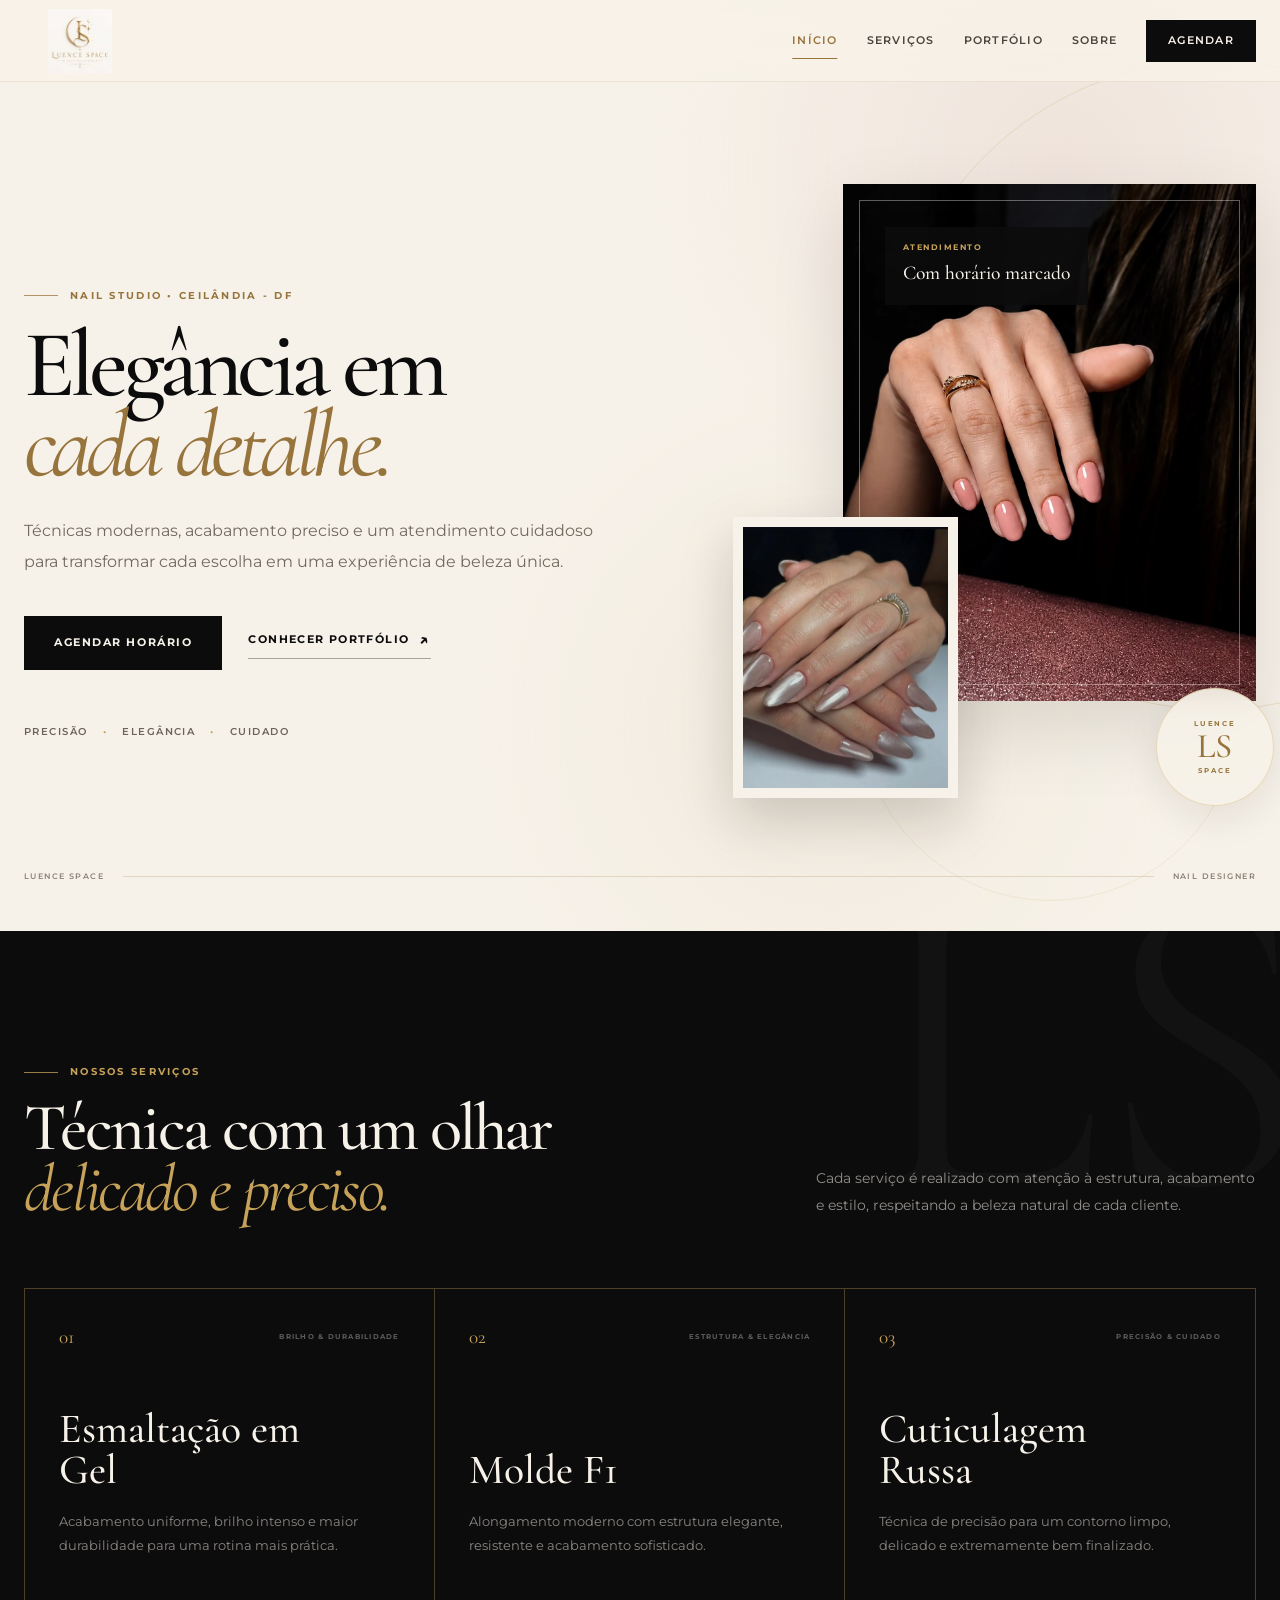
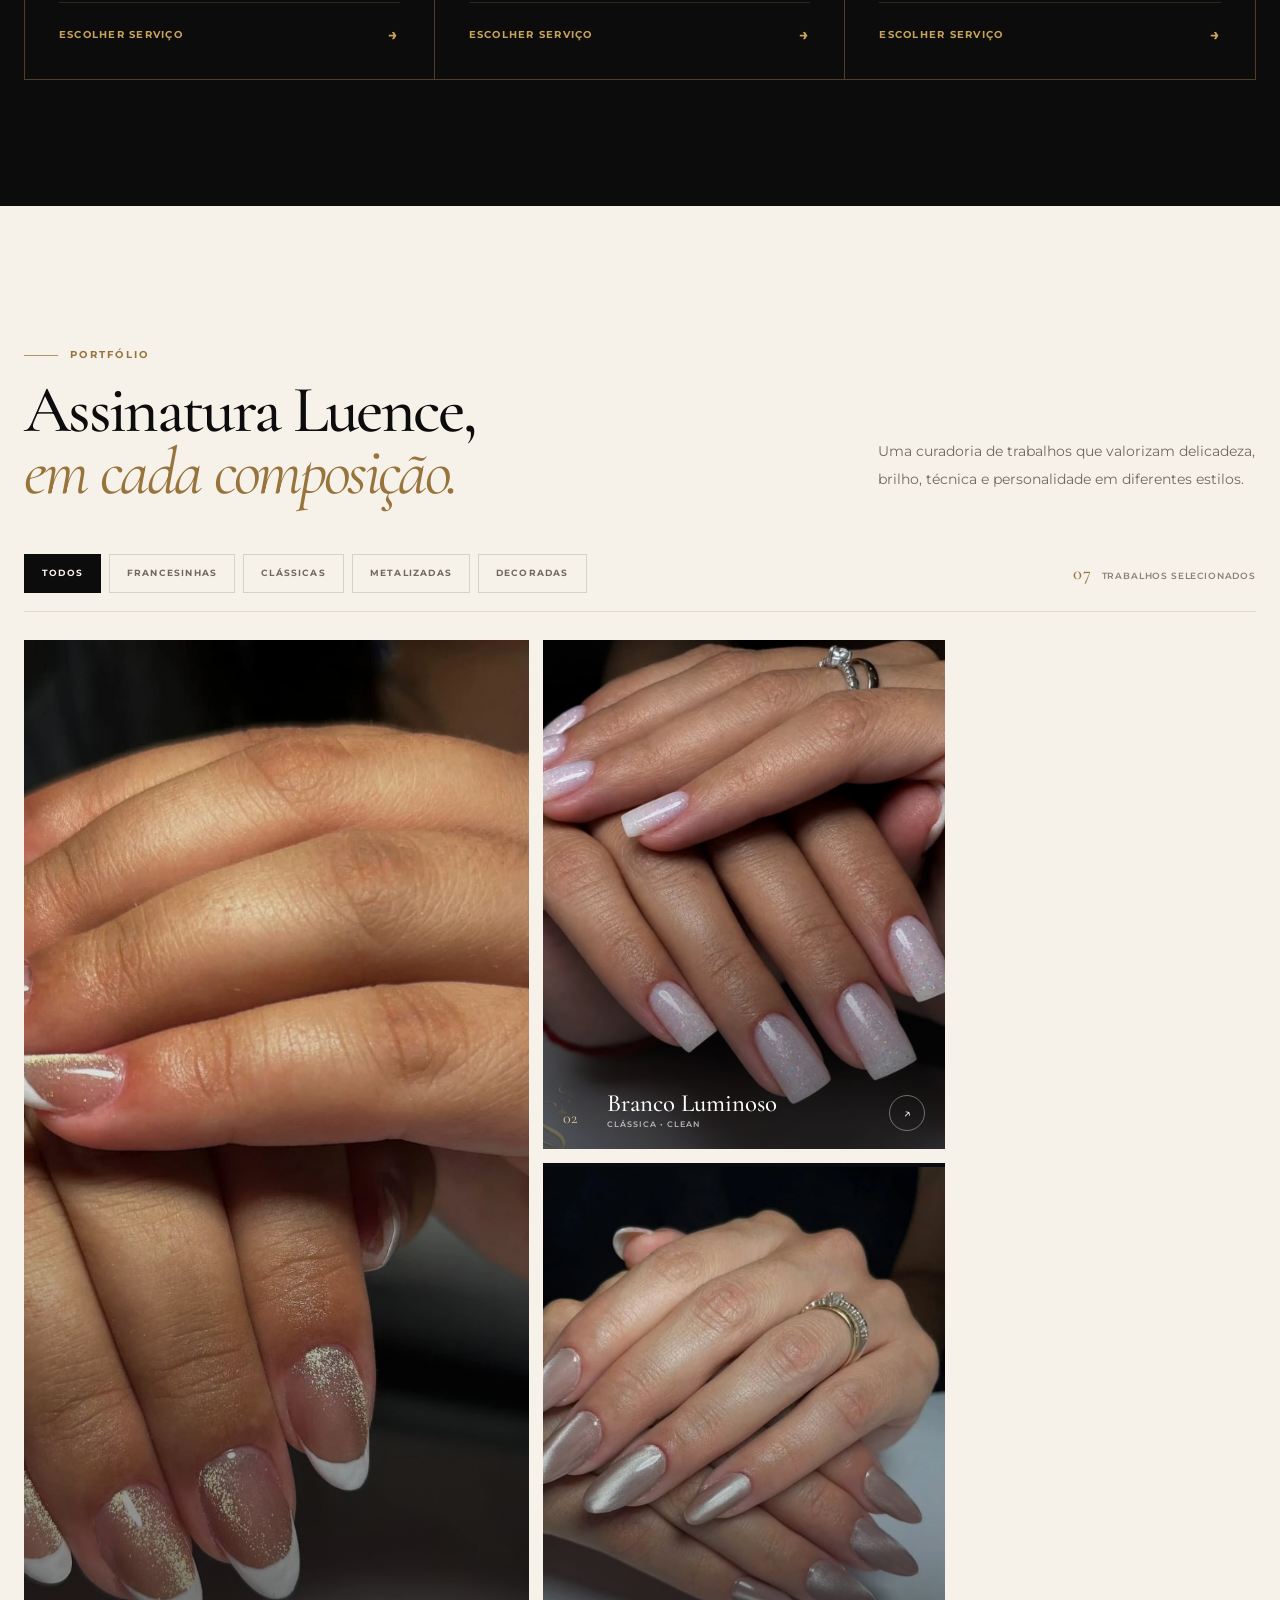
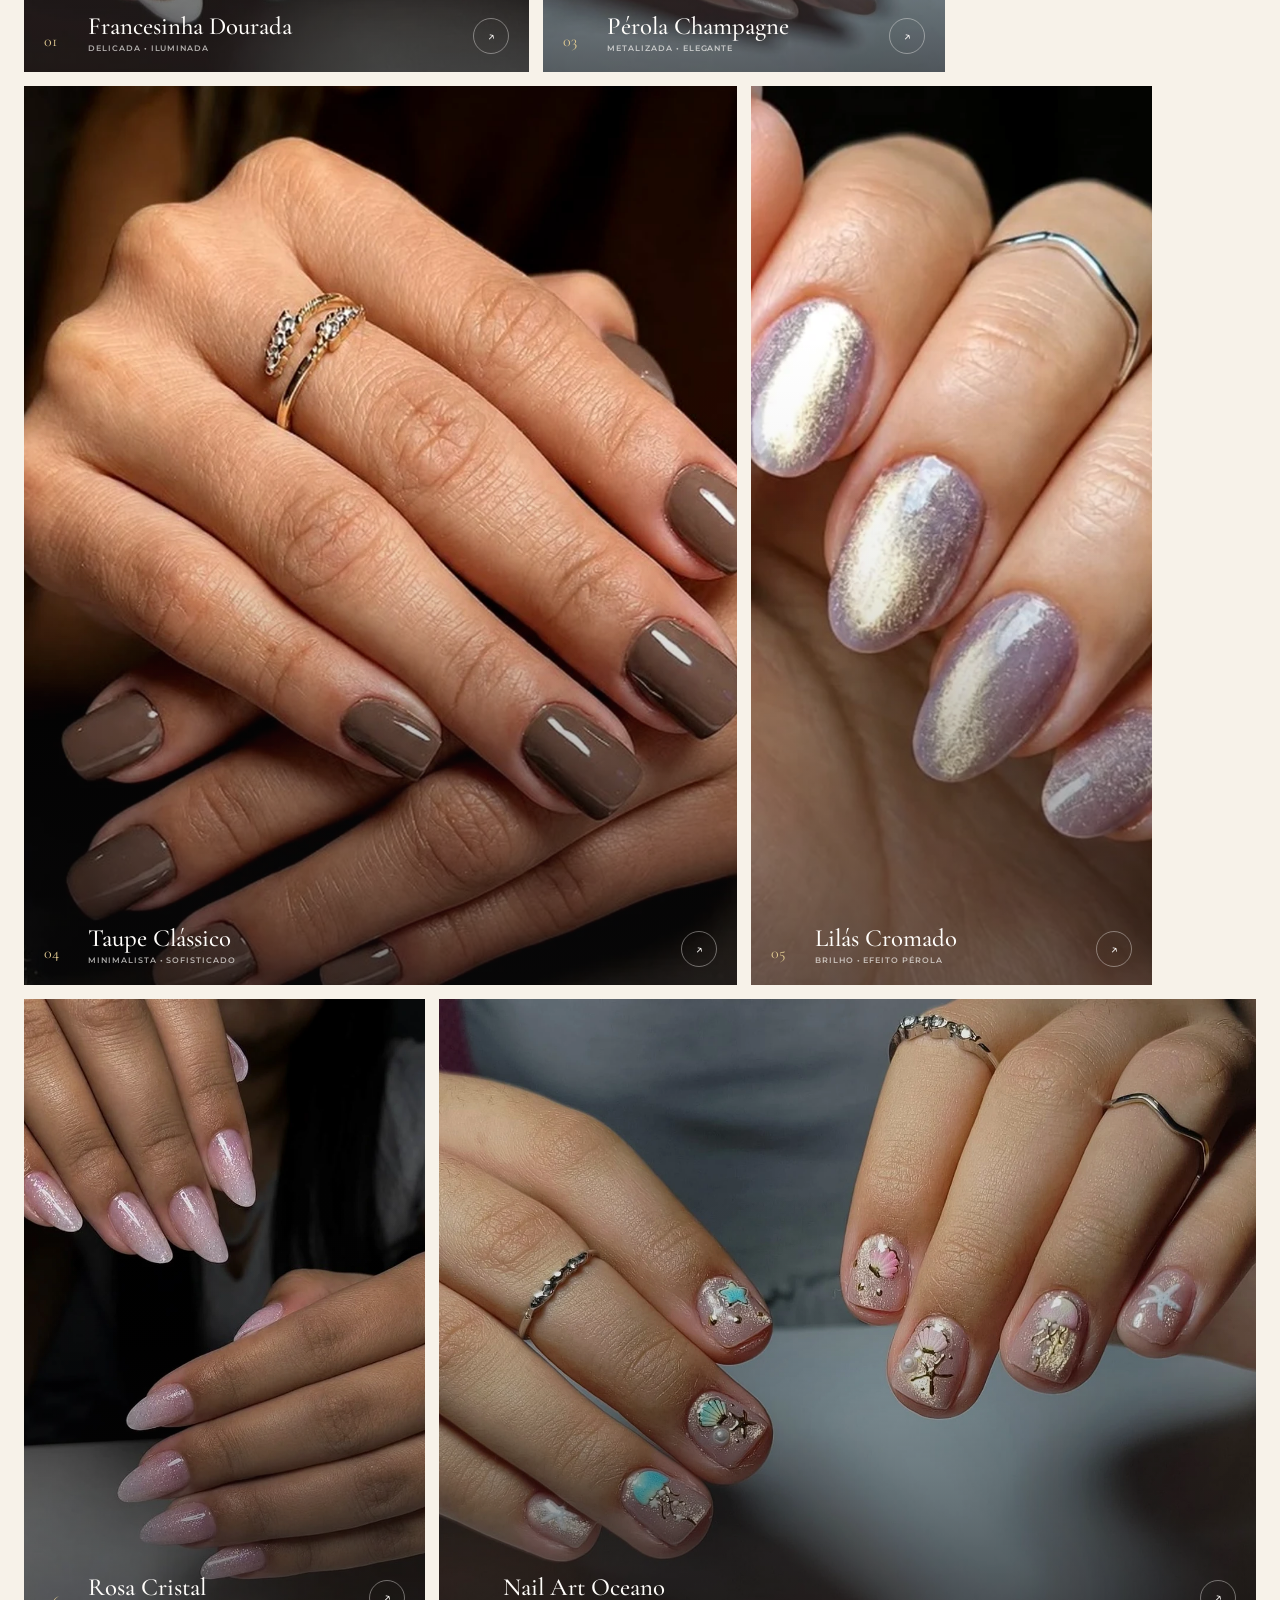
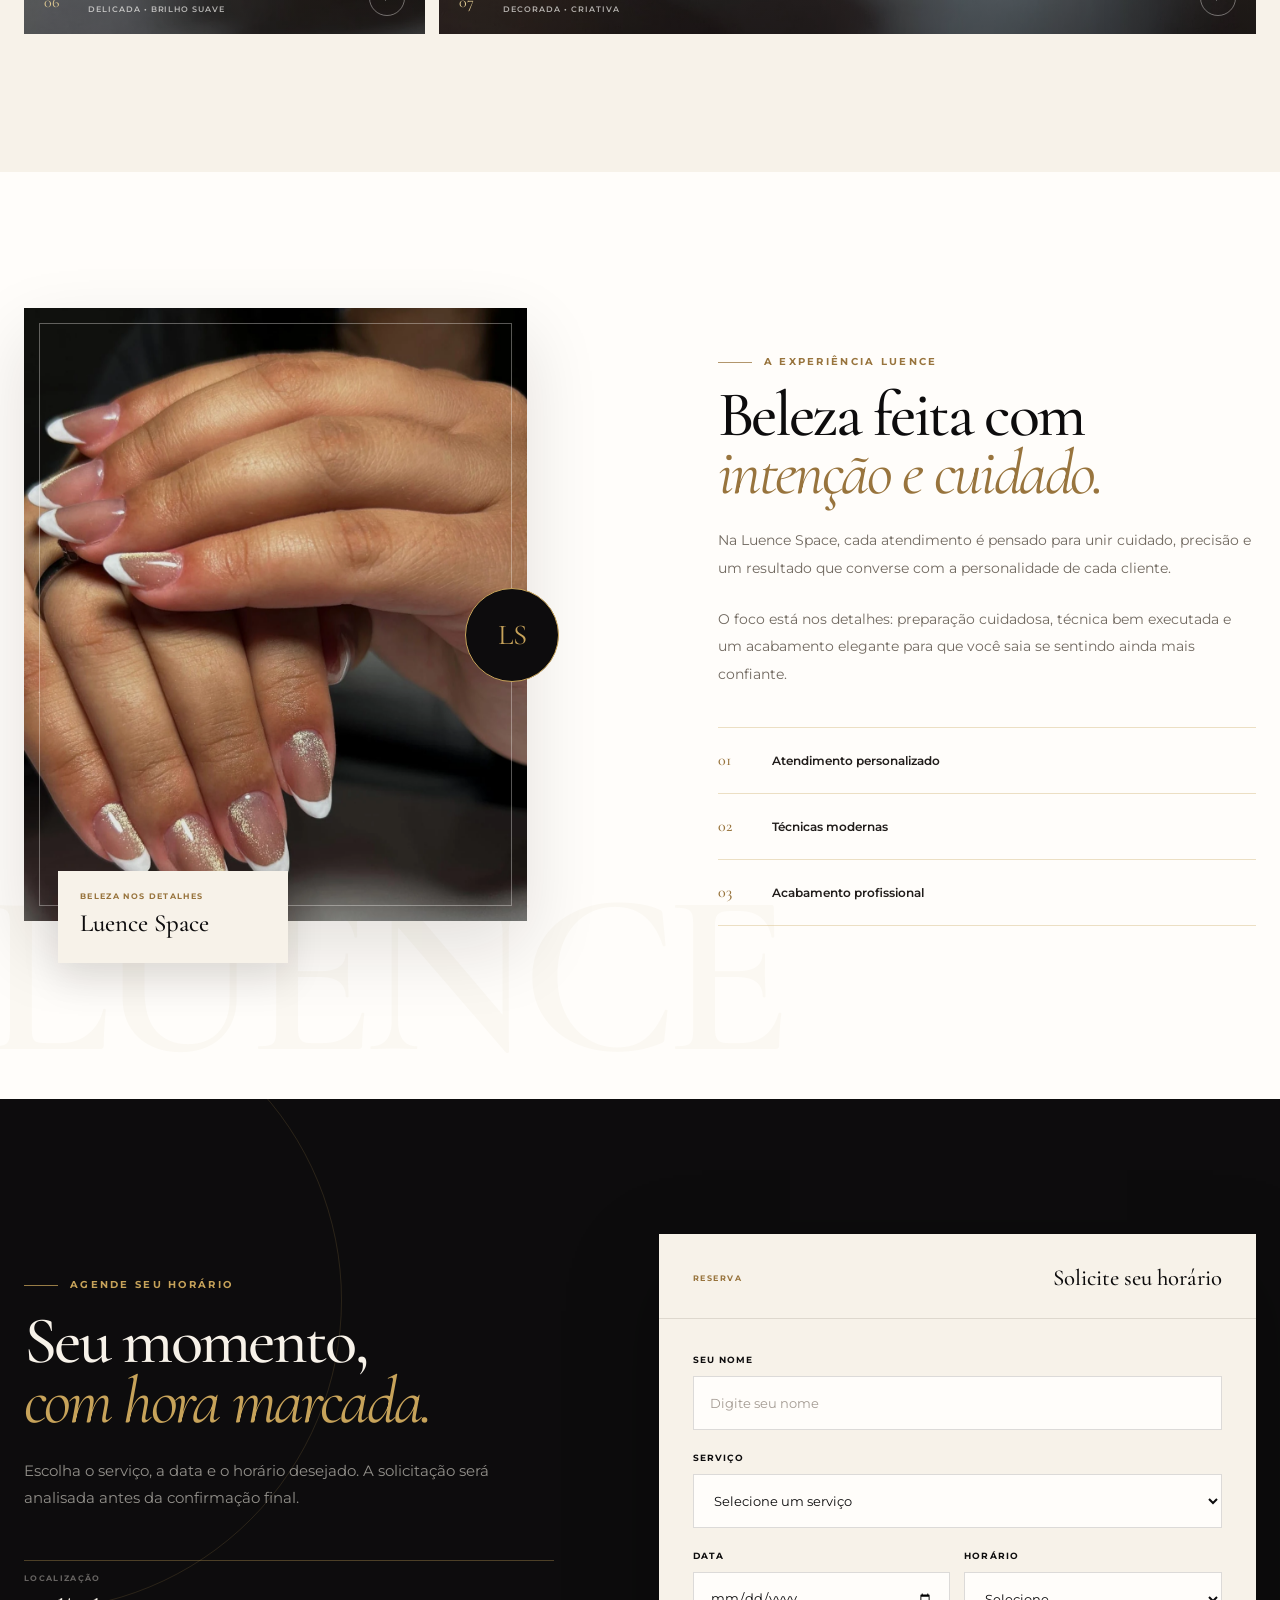
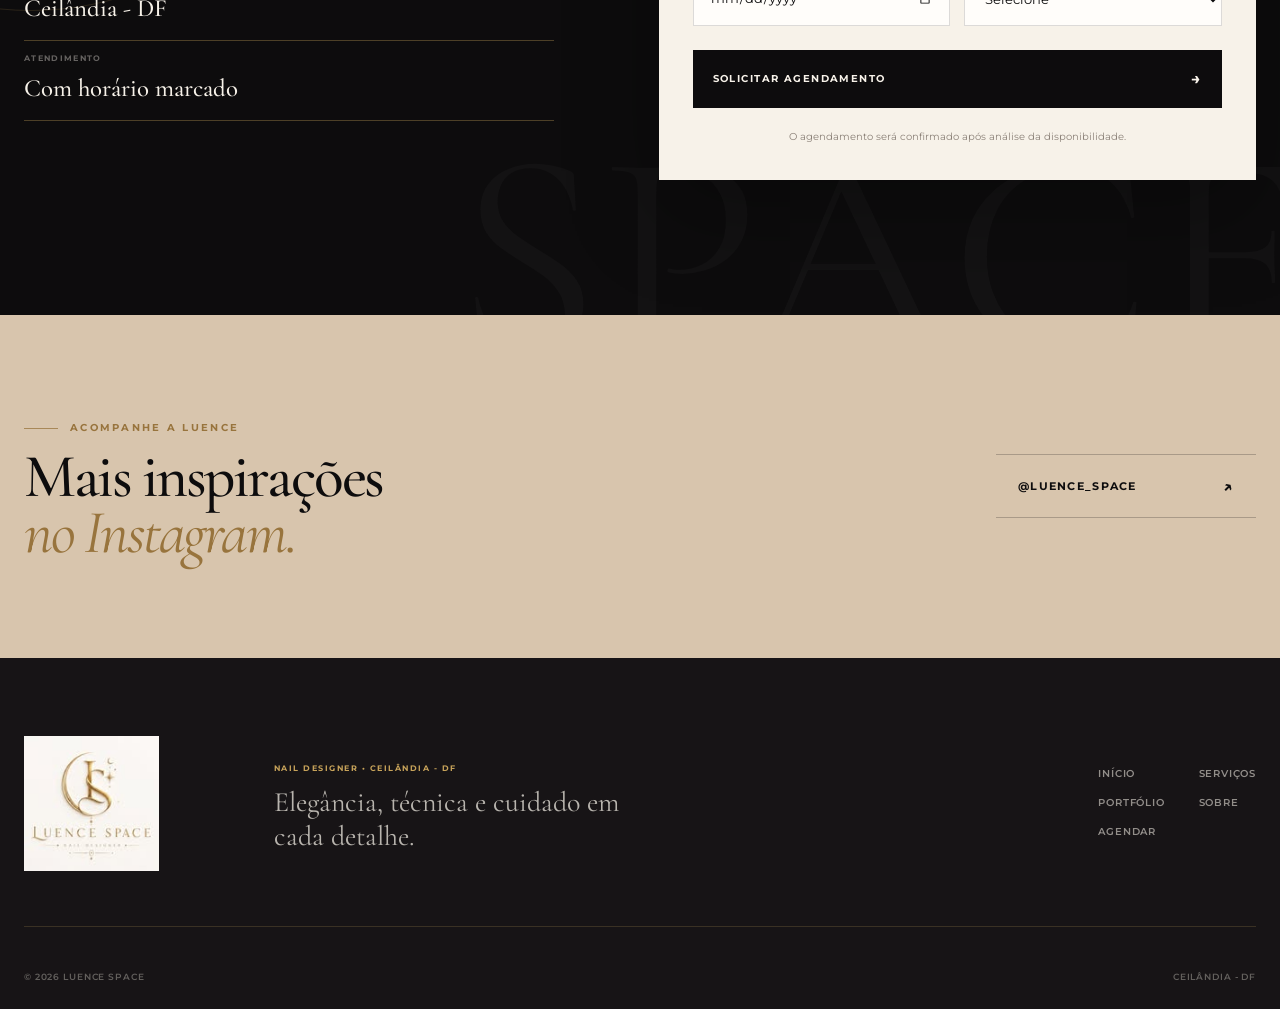
==== commit dbd571dc: "Update index.html" ====
--- a/index.html
+++ b/index.html
@@ -4,51 +4,160 @@
   <meta charset="UTF-8">
   <meta name="viewport" content="width=device-width, initial-scale=1.0">
   <meta name="theme-color" content="#f7f2e9">
-  <meta name="description" content="Luence Space - Nail Designer em Ceilândia, DF. Esmaltação em gel, Molde F1, Cuticulagem Russa e cuidado profissional em cada detalhe.">
+  <meta
+    name="description"
+    content="Luence Space - Nail Designer em Ceilândia, DF. Esmaltação em gel, Molde F1, Cuticulagem Russa e cuidado profissional em cada detalhe."
+  >
+
   <title>Luence Space | Nail Designer</title>
 
   <link rel="preconnect" href="https://fonts.googleapis.com">
   <link rel="preconnect" href="https://fonts.gstatic.com" crossorigin>
-  <link href="https://fonts.googleapis.com/css2?family=Cormorant+Garamond:ital,wght@0,400;0,500;0,600;1,400;1,500&family=Montserrat:wght@400;500;600;700&display=swap" rel="stylesheet">
-
-  <link rel="preload" href="assets/images/hero/luence-hero-main.webp" as="image" fetchpriority="high">
-  <link rel="stylesheet" href="style.css?v=2.0">
+
+  <link
+    href="https://fonts.googleapis.com/css2?family=Cormorant+Garamond:ital,wght@0,400;0,500;0,600;1,400;1,500&family=Montserrat:wght@400;500;600;700&display=swap"
+    rel="stylesheet"
+  >
+
+  <link
+    rel="preload"
+    href="luence-hero-main.webp"
+    as="image"
+    fetchpriority="high"
+  >
+
+  <link
+    rel="stylesheet"
+    href="style.css?v=2.0"
+  >
 </head>
+
 <body>
-  <header class="site-header" id="site-header">
+
+  <header
+    class="site-header"
+    id="site-header"
+  >
+
     <div class="header-container">
-      <a class="brand" href="#inicio" aria-label="Luence Space - voltar ao início">
-        <img src="assets/logo/luence-space-logo.png" alt="Luence Space" width="150" height="150">
+
+      <a
+        class="brand"
+        href="#inicio"
+        aria-label="Luence Space - voltar ao início"
+      >
+
+        <img
+          src="luence-space-logo.png"
+          alt="Luence Space"
+          width="150"
+          height="150"
+        >
+
       </a>
 
-      <nav class="main-nav" id="main-nav" aria-label="Navegação principal">
-        <div class="nav-mobile-brand" aria-hidden="true">
-          <img src="assets/logo/luence-space-logo.png" alt="" width="150" height="150">
+      <nav
+        class="main-nav"
+        id="main-nav"
+        aria-label="Navegação principal"
+      >
+
+        <div
+          class="nav-mobile-brand"
+          aria-hidden="true"
+        >
+
+          <img
+            src="luence-space-logo.png"
+            alt=""
+            width="150"
+            height="150"
+          >
+
         </div>
 
-        <a href="#inicio" data-nav-section="inicio">Início</a>
-        <a href="#servicos" data-nav-section="servicos">Serviços</a>
-        <a href="#portfolio" data-nav-section="portfolio">Portfólio</a>
-        <a href="#sobre" data-nav-section="sobre">Sobre</a>
-        <a class="nav-highlight" href="#agendar" data-nav-section="agendar">Agendar</a>
+        <a
+          href="#inicio"
+          data-nav-section="inicio"
+        >
+          Início
+        </a>
+
+        <a
+          href="#servicos"
+          data-nav-section="servicos"
+        >
+          Serviços
+        </a>
+
+        <a
+          href="#portfolio"
+          data-nav-section="portfolio"
+        >
+          Portfólio
+        </a>
+
+        <a
+          href="#sobre"
+          data-nav-section="sobre"
+        >
+          Sobre
+        </a>
+
+        <a
+          class="nav-highlight"
+          href="#agendar"
+          data-nav-section="agendar"
+        >
+          Agendar
+        </a>
+
       </nav>
 
-      <button class="menu-toggle" id="menu-toggle" type="button" aria-label="Abrir menu" aria-expanded="false" aria-controls="main-nav">
+      <button
+        class="menu-toggle"
+        id="menu-toggle"
+        type="button"
+        aria-label="Abrir menu"
+        aria-expanded="false"
+        aria-controls="main-nav"
+      >
+
         <span></span>
         <span></span>
         <span></span>
+
       </button>
+
     </div>
+
   </header>
 
   <main>
-    <section class="hero" id="inicio" data-section>
-      <div class="hero-decoration hero-decoration-one" aria-hidden="true"></div>
-      <div class="hero-decoration hero-decoration-two" aria-hidden="true"></div>
+
+    <section
+      class="hero"
+      id="inicio"
+      data-section
+    >
+
+      <div
+        class="hero-decoration hero-decoration-one"
+        aria-hidden="true"
+      ></div>
+
+      <div
+        class="hero-decoration hero-decoration-two"
+        aria-hidden="true"
+      ></div>
 
       <div class="hero-container">
+
         <div class="hero-content reveal">
-          <span class="section-eyebrow">NAIL STUDIO • CEILÂNDIA - DF</span>
+
+          <span class="section-eyebrow">
+            NAIL STUDIO • CEILÂNDIA - DF
+          </span>
 
           <h1>
             Elegância em
@@ -60,246 +169,788 @@
           </p>
 
           <div class="hero-actions">
-            <a class="primary-button" href="#agendar">AGENDAR HORÁRIO</a>
-            <a class="text-button" href="#portfolio">CONHECER PORTFÓLIO <span aria-hidden="true">↗</span></a>
+
+            <a
+              class="primary-button"
+              href="#agendar"
+            >
+              AGENDAR HORÁRIO
+            </a>
+
+            <a
+              class="text-button"
+              href="#portfolio"
+            >
+              CONHECER PORTFÓLIO
+              <span aria-hidden="true">
+                ↗
+              </span>
+            </a>
+
           </div>
 
-          <div class="hero-signature" aria-label="Diferenciais Luence Space">
+          <div
+            class="hero-signature"
+            aria-label="Diferenciais Luence Space"
+          >
+
             <span>Precisão</span>
             <span>Elegância</span>
             <span>Cuidado</span>
+
           </div>
+
         </div>
 
-        <div class="hero-visual reveal" data-reveal-delay="120">
+        <div
+          class="hero-visual reveal"
+          data-reveal-delay="120"
+        >
+
           <div class="hero-image-main">
-            <img src="assets/images/hero/luence-hero-main.webp" alt="Unhas rosadas com acabamento delicado da Luence Space" width="1200" height="1500" fetchpriority="high">
+
+            <img
+              src="luence-hero-main.webp"
+              alt="Unhas rosadas com acabamento delicado da Luence Space"
+              width="1200"
+              height="1500"
+              fetchpriority="high"
+            >
+
           </div>
 
           <div class="hero-image-secondary">
-            <img src="assets/images/hero/luence-hero-detail.webp" alt="Unhas peroladas em formato amendoado" width="960" height="1200" loading="eager">
+
+            <img
+              src="luence-hero-detail.webp"
+              alt="Unhas peroladas em formato amendoado"
+              width="960"
+              height="1200"
+              loading="eager"
+            >
+
           </div>
 
-          <div class="hero-seal" aria-hidden="true">
+          <div
+            class="hero-seal"
+            aria-hidden="true"
+          >
+
             <span>LUENCE</span>
             <strong>LS</strong>
             <span>SPACE</span>
+
           </div>
 
           <div class="hero-note">
-            <span>ATENDIMENTO</span>
-            <strong>Com horário marcado</strong>
+
+            <span>
+              ATENDIMENTO
+            </span>
+
+            <strong>
+              Com horário marcado
+            </strong>
+
           </div>
+
         </div>
+
       </div>
 
-      <div class="hero-bottom-line" aria-hidden="true">
-        <span>LUENCE SPACE</span>
+      <div
+        class="hero-bottom-line"
+        aria-hidden="true"
+      >
+
+        <span>
+          LUENCE SPACE
+        </span>
+
         <i></i>
-        <span>NAIL DESIGNER</span>
+
+        <span>
+          NAIL DESIGNER
+        </span>
+
       </div>
+
     </section>
 
-    <section class="services-section" id="servicos" data-section>
+    <section
+      class="services-section"
+      id="servicos"
+      data-section
+    >
+
       <div class="section-container">
+
         <div class="services-intro reveal">
+
           <div class="section-heading section-heading-light">
-            <span class="section-eyebrow">NOSSOS SERVIÇOS</span>
+
+            <span class="section-eyebrow">
+              NOSSOS SERVIÇOS
+            </span>
+
             <h2>
               Técnica com um olhar
               <em>delicado e preciso.</em>
             </h2>
+
           </div>
 
           <p class="services-intro-copy">
             Cada serviço é realizado com atenção à estrutura, acabamento e estilo, respeitando a beleza natural de cada cliente.
           </p>
+
         </div>
 
         <div class="services-grid">
-          <article class="service-card reveal" data-service="Esmaltação em Gel">
+
+          <article
+            class="service-card reveal"
+            data-service="Esmaltação em Gel"
+          >
+
             <div class="service-card-top">
-              <span class="service-number">01</span>
-              <span class="service-tag">BRILHO & DURABILIDADE</span>
+
+              <span class="service-number">
+                01
+              </span>
+
+              <span class="service-tag">
+                BRILHO & DURABILIDADE
+              </span>
+
             </div>
+
             <div class="service-card-body">
-              <h3>Esmaltação em Gel</h3>
-              <p>Acabamento uniforme, brilho intenso e maior durabilidade para uma rotina mais prática.</p>
+
+              <h3>
+                Esmaltação em Gel
+              </h3>
+
+              <p>
+                Acabamento uniforme, brilho intenso e maior durabilidade para uma rotina mais prática.
+              </p>
+
             </div>
-            <a href="#agendar">Escolher serviço <span aria-hidden="true">→</span></a>
+
+            <a href="#agendar">
+              Escolher serviço
+              <span aria-hidden="true">
+                →
+              </span>
+            </a>
+
           </article>
 
-          <article class="service-card reveal" data-reveal-delay="80" data-service="Molde F1">
+          <article
+            class="service-card reveal"
+            data-reveal-delay="80"
+            data-service="Molde F1"
+          >
+
             <div class="service-card-top">
-              <span class="service-number">02</span>
-              <span class="service-tag">ESTRUTURA & ELEGÂNCIA</span>
+
+              <span class="service-number">
+                02
+              </span>
+
+              <span class="service-tag">
+                ESTRUTURA & ELEGÂNCIA
+              </span>
+
             </div>
+
             <div class="service-card-body">
-              <h3>Molde F1</h3>
-              <p>Alongamento moderno com estrutura elegante, resistente e acabamento sofisticado.</p>
+
+              <h3>
+                Molde F1
+              </h3>
+
+              <p>
+                Alongamento moderno com estrutura elegante, resistente e acabamento sofisticado.
+              </p>
+
             </div>
-            <a href="#agendar">Escolher serviço <span aria-hidden="true">→</span></a>
+
+            <a href="#agendar">
+              Escolher serviço
+              <span aria-hidden="true">
+                →
+              </span>
+            </a>
+
           </article>
 
-          <article class="service-card reveal" data-reveal-delay="160" data-service="Cuticulagem Russa">
+          <article
+            class="service-card reveal"
+            data-reveal-delay="160"
+            data-service="Cuticulagem Russa"
+          >
+
             <div class="service-card-top">
-              <span class="service-number">03</span>
-              <span class="service-tag">PRECISÃO & CUIDADO</span>
+
+              <span class="service-number">
+                03
+              </span>
+
+              <span class="service-tag">
+                PRECISÃO & CUIDADO
+              </span>
+
             </div>
+
             <div class="service-card-body">
-              <h3>Cuticulagem Russa</h3>
-              <p>Técnica de precisão para um contorno limpo, delicado e extremamente bem finalizado.</p>
+
+              <h3>
+                Cuticulagem Russa
+              </h3>
+
+              <p>
+                Técnica de precisão para um contorno limpo, delicado e extremamente bem finalizado.
+              </p>
+
             </div>
-            <a href="#agendar">Escolher serviço <span aria-hidden="true">→</span></a>
+
+            <a href="#agendar">
+              Escolher serviço
+              <span aria-hidden="true">
+                →
+              </span>
+            </a>
+
           </article>
+
         </div>
+
       </div>
+
     </section>
 
-    <section class="portfolio-section" id="portfolio" data-section>
+    <section
+      class="portfolio-section"
+      id="portfolio"
+      data-section
+    >
+
       <div class="section-container">
+
         <div class="portfolio-heading reveal">
+
           <div class="section-heading">
-            <span class="section-eyebrow">PORTFÓLIO</span>
+
+            <span class="section-eyebrow">
+              PORTFÓLIO
+            </span>
+
             <h2>
               Assinatura Luence,
               <em>em cada composição.</em>
             </h2>
+
           </div>
 
           <p>
             Uma curadoria de trabalhos que valorizam delicadeza, brilho, técnica e personalidade em diferentes estilos.
           </p>
+
         </div>
 
         <div class="portfolio-toolbar reveal">
-          <div class="portfolio-filters" role="group" aria-label="Filtrar portfólio">
-            <button class="portfolio-filter is-active" type="button" data-filter="todos" aria-pressed="true">TODOS</button>
-            <button class="portfolio-filter" type="button" data-filter="francesinhas" aria-pressed="false">FRANCESINHAS</button>
-            <button class="portfolio-filter" type="button" data-filter="classicas" aria-pressed="false">CLÁSSICAS</button>
-            <button class="portfolio-filter" type="button" data-filter="metalizadas" aria-pressed="false">METALIZADAS</button>
-            <button class="portfolio-filter" type="button" data-filter="decoradas" aria-pressed="false">DECORADAS</button>
+
+          <div
+            class="portfolio-filters"
+            role="group"
+            aria-label="Filtrar portfólio"
+          >
+
+            <button
+              class="portfolio-filter is-active"
+              type="button"
+              data-filter="todos"
+              aria-pressed="true"
+            >
+              TODOS
+            </button>
+
+            <button
+              class="portfolio-filter"
+              type="button"
+              data-filter="francesinhas"
+              aria-pressed="false"
+            >
+              FRANCESINHAS
+            </button>
+
+            <button
+              class="portfolio-filter"
+              type="button"
+              data-filter="classicas"
+              aria-pressed="false"
+            >
+              CLÁSSICAS
+            </button>
+
+            <button
+              class="portfolio-filter"
+              type="button"
+              data-filter="metalizadas"
+              aria-pressed="false"
+            >
+              METALIZADAS
+            </button>
+
+            <button
+              class="portfolio-filter"
+              type="button"
+              data-filter="decoradas"
+              aria-pressed="false"
+            >
+              DECORADAS
+            </button>
+
           </div>
-          <span class="portfolio-count"><strong id="portfolio-count">07</strong> trabalhos selecionados</span>
+
+          <span class="portfolio-count">
+
+            <strong id="portfolio-count">
+              07
+            </strong>
+
+            trabalhos selecionados
+
+          </span>
+
         </div>
 
-        <div class="portfolio-grid" id="portfolio-grid">
-          <article class="portfolio-item portfolio-item-featured reveal" data-category="francesinhas metalizadas">
-            <button class="portfolio-card" type="button" aria-label="Abrir Francesinha Dourada no portfólio">
-              <img src="assets/images/portfolio/luence-portfolio-01-french-gold.webp" alt="Francesinha branca com brilho dourado" width="1200" height="1500" loading="lazy" decoding="async">
+        <div
+          class="portfolio-grid"
+          id="portfolio-grid"
+        >
+
+          <article
+            class="portfolio-item portfolio-item-featured reveal"
+            data-category="francesinhas metalizadas"
+          >
+
+            <button
+              class="portfolio-card"
+              type="button"
+              aria-label="Abrir Francesinha Dourada no portfólio"
+            >
+
+              <img
+                src="luence-portfolio-01-french-gold.webp"
+                alt="Francesinha branca com brilho dourado"
+                width="1200"
+                height="1500"
+                loading="lazy"
+                decoding="async"
+              >
+
               <span class="portfolio-overlay">
-                <span class="portfolio-index">01</span>
+
+                <span class="portfolio-index">
+                  01
+                </span>
+
                 <span class="portfolio-meta">
-                  <strong>Francesinha Dourada</strong>
-                  <small>Delicada • Iluminada</small>
-                </span>
-                <span class="portfolio-open" aria-hidden="true">↗</span>
-              </span>
+
+                  <strong>
+                    Francesinha Dourada
+                  </strong>
+
+                  <small>
+                    Delicada • Iluminada
+                  </small>
+
+                </span>
+
+                <span
+                  class="portfolio-open"
+                  aria-hidden="true"
+                >
+                  ↗
+                </span>
+
+              </span>
+
             </button>
+
           </article>
 
-          <article class="portfolio-item reveal" data-reveal-delay="70" data-category="classicas">
-            <button class="portfolio-card" type="button" aria-label="Abrir Branco Luminoso no portfólio">
-              <img src="assets/images/portfolio/luence-portfolio-02-white-glow.webp" alt="Unhas brancas com brilho delicado" width="1000" height="1250" loading="lazy" decoding="async">
+          <article
+            class="portfolio-item reveal"
+            data-reveal-delay="70"
+            data-category="classicas"
+          >
+
+            <button
+              class="portfolio-card"
+              type="button"
+              aria-label="Abrir Branco Luminoso no portfólio"
+            >
+
+              <img
+                src="luence-portfolio-02-white-glow.webp"
+                alt="Unhas brancas com brilho delicado"
+                width="1000"
+                height="1250"
+                loading="lazy"
+                decoding="async"
+              >
+
               <span class="portfolio-overlay">
-                <span class="portfolio-index">02</span>
+
+                <span class="portfolio-index">
+                  02
+                </span>
+
                 <span class="portfolio-meta">
-                  <strong>Branco Luminoso</strong>
-                  <small>Clássica • Clean</small>
-                </span>
-                <span class="portfolio-open" aria-hidden="true">↗</span>
-              </span>
+
+                  <strong>
+                    Branco Luminoso
+                  </strong>
+
+                  <small>
+                    Clássica • Clean
+                  </small>
+
+                </span>
+
+                <span
+                  class="portfolio-open"
+                  aria-hidden="true"
+                >
+                  ↗
+                </span>
+
+              </span>
+
             </button>
+
           </article>
 
-          <article class="portfolio-item reveal" data-reveal-delay="120" data-category="metalizadas classicas">
-            <button class="portfolio-card" type="button" aria-label="Abrir Pérola Champagne no portfólio">
-              <img src="assets/images/portfolio/luence-portfolio-03-pearl-champagne.webp" alt="Unhas peroladas em tom champagne" width="1000" height="1250" loading="lazy" decoding="async">
+          <article
+            class="portfolio-item reveal"
+            data-reveal-delay="120"
+            data-category="metalizadas classicas"
+          >
+
+            <button
+              class="portfolio-card"
+              type="button"
+              aria-label="Abrir Pérola Champagne no portfólio"
+            >
+
+              <img
+                src="luence-portfolio-03-pearl-champagne.webp"
+                alt="Unhas peroladas em tom champagne"
+                width="1000"
+                height="1250"
+                loading="lazy"
+                decoding="async"
+              >
+
               <span class="portfolio-overlay">
-                <span class="portfolio-index">03</span>
+
+                <span class="portfolio-index">
+                  03
+                </span>
+
                 <span class="portfolio-meta">
-                  <strong>Pérola Champagne</strong>
-                  <small>Metalizada • Elegante</small>
-                </span>
-                <span class="portfolio-open" aria-hidden="true">↗</span>
-              </span>
+
+                  <strong>
+                    Pérola Champagne
+                  </strong>
+
+                  <small>
+                    Metalizada • Elegante
+                  </small>
+
+                </span>
+
+                <span
+                  class="portfolio-open"
+                  aria-hidden="true"
+                >
+                  ↗
+                </span>
+
+              </span>
+
             </button>
+
           </article>
 
-          <article class="portfolio-item portfolio-item-wide reveal" data-category="classicas">
-            <button class="portfolio-card" type="button" aria-label="Abrir Taupe Clássico no portfólio">
-              <img src="assets/images/portfolio/luence-portfolio-04-taupe-classic.webp" alt="Unhas em tom taupe com acabamento brilhante" width="1000" height="1250" loading="lazy" decoding="async">
+          <article
+            class="portfolio-item portfolio-item-wide reveal"
+            data-category="classicas"
+          >
+
+            <button
+              class="portfolio-card"
+              type="button"
+              aria-label="Abrir Taupe Clássico no portfólio"
+            >
+
+              <img
+                src="luence-portfolio-04-taupe-classic.webp"
+                alt="Unhas em tom taupe com acabamento brilhante"
+                width="1000"
+                height="1250"
+                loading="lazy"
+                decoding="async"
+              >
+
               <span class="portfolio-overlay">
-                <span class="portfolio-index">04</span>
+
+                <span class="portfolio-index">
+                  04
+                </span>
+
                 <span class="portfolio-meta">
-                  <strong>Taupe Clássico</strong>
-                  <small>Minimalista • Sofisticado</small>
-                </span>
-                <span class="portfolio-open" aria-hidden="true">↗</span>
-              </span>
+
+                  <strong>
+                    Taupe Clássico
+                  </strong>
+
+                  <small>
+                    Minimalista • Sofisticado
+                  </small>
+
+                </span>
+
+                <span
+                  class="portfolio-open"
+                  aria-hidden="true"
+                >
+                  ↗
+                </span>
+
+              </span>
+
             </button>
+
           </article>
 
-          <article class="portfolio-item reveal" data-reveal-delay="70" data-category="metalizadas">
-            <button class="portfolio-card" type="button" aria-label="Abrir Lilás Cromado no portfólio">
-              <img src="assets/images/portfolio/luence-portfolio-05-lilac-chrome.webp" alt="Unhas lilás com efeito cromado" width="1100" height="1100" loading="lazy" decoding="async">
+          <article
+            class="portfolio-item reveal"
+            data-reveal-delay="70"
+            data-category="metalizadas"
+          >
+
+            <button
+              class="portfolio-card"
+              type="button"
+              aria-label="Abrir Lilás Cromado no portfólio"
+            >
+
+              <img
+                src="luence-portfolio-05-lilac-chrome.webp"
+                alt="Unhas lilás com efeito cromado"
+                width="1100"
+                height="1100"
+                loading="lazy"
+                decoding="async"
+              >
+
               <span class="portfolio-overlay">
-                <span class="portfolio-index">05</span>
+
+                <span class="portfolio-index">
+                  05
+                </span>
+
                 <span class="portfolio-meta">
-                  <strong>Lilás Cromado</strong>
-                  <small>Brilho • Efeito pérola</small>
-                </span>
-                <span class="portfolio-open" aria-hidden="true">↗</span>
-              </span>
+
+                  <strong>
+                    Lilás Cromado
+                  </strong>
+
+                  <small>
+                    Brilho • Efeito pérola
+                  </small>
+
+                </span>
+
+                <span
+                  class="portfolio-open"
+                  aria-hidden="true"
+                >
+                  ↗
+                </span>
+
+              </span>
+
             </button>
+
           </article>
 
-          <article class="portfolio-item reveal" data-reveal-delay="120" data-category="classicas">
-            <button class="portfolio-card" type="button" aria-label="Abrir Rosa Cristal no portfólio">
-              <img src="assets/images/portfolio/luence-portfolio-06-soft-pink-glitter.webp" alt="Unhas rosadas com brilho suave" width="1000" height="1250" loading="lazy" decoding="async">
+          <article
+            class="portfolio-item reveal"
+            data-reveal-delay="120"
+            data-category="classicas"
+          >
+
+            <button
+              class="portfolio-card"
+              type="button"
+              aria-label="Abrir Rosa Cristal no portfólio"
+            >
+
+              <img
+                src="luence-portfolio-06-soft-pink-glitter.webp"
+                alt="Unhas rosadas com brilho suave"
+                width="1000"
+                height="1250"
+                loading="lazy"
+                decoding="async"
+              >
+
               <span class="portfolio-overlay">
-                <span class="portfolio-index">06</span>
+
+                <span class="portfolio-index">
+                  06
+                </span>
+
                 <span class="portfolio-meta">
-                  <strong>Rosa Cristal</strong>
-                  <small>Delicada • Brilho suave</small>
-                </span>
-                <span class="portfolio-open" aria-hidden="true">↗</span>
-              </span>
+
+                  <strong>
+                    Rosa Cristal
+                  </strong>
+
+                  <small>
+                    Delicada • Brilho suave
+                  </small>
+
+                </span>
+
+                <span
+                  class="portfolio-open"
+                  aria-hidden="true"
+                >
+                  ↗
+                </span>
+
+              </span>
+
             </button>
+
           </article>
 
-          <article class="portfolio-item portfolio-item-landscape reveal" data-category="decoradas">
-            <button class="portfolio-card" type="button" aria-label="Abrir Nail Art Oceano no portfólio">
-              <img src="assets/images/portfolio/luence-portfolio-07-sea-nail-art.webp" alt="Nail art com elementos inspirados no oceano" width="1400" height="1075" loading="lazy" decoding="async">
+          <article
+            class="portfolio-item portfolio-item-landscape reveal"
+            data-category="decoradas"
+          >
+
+            <button
+              class="portfolio-card"
+              type="button"
+              aria-label="Abrir Nail Art Oceano no portfólio"
+            >
+
+              <img
+                src="luence-portfolio-07-sea-nail-art.webp"
+                alt="Nail art com elementos inspirados no oceano"
+                width="1400"
+                height="1075"
+                loading="lazy"
+                decoding="async"
+              >
+
               <span class="portfolio-overlay">
-                <span class="portfolio-index">07</span>
+
+                <span class="portfolio-index">
+                  07
+                </span>
+
                 <span class="portfolio-meta">
-                  <strong>Nail Art Oceano</strong>
-                  <small>Decorada • Criativa</small>
-                </span>
-                <span class="portfolio-open" aria-hidden="true">↗</span>
-              </span>
+
+                  <strong>
+                    Nail Art Oceano
+                  </strong>
+
+                  <small>
+                    Decorada • Criativa
+                  </small>
+
+                </span>
+
+                <span
+                  class="portfolio-open"
+                  aria-hidden="true"
+                >
+                  ↗
+                </span>
+
+              </span>
+
             </button>
+
           </article>
+
         </div>
+
       </div>
+
     </section>
 
-    <section class="about-section" id="sobre" data-section>
+    <section
+      class="about-section"
+      id="sobre"
+      data-section
+    >
+
       <div class="section-container about-container">
+
         <div class="about-gallery reveal">
+
           <div class="about-image-main">
-            <img src="assets/images/portfolio/luence-portfolio-01-french-gold.webp" alt="Francesinha dourada realizada pela Luence Space" width="1200" height="1500" loading="lazy" decoding="async">
+
+            <img
+              src="luence-portfolio-01-french-gold.webp"
+              alt="Francesinha dourada realizada pela Luence Space"
+              width="1200"
+              height="1500"
+              loading="lazy"
+              decoding="async"
+            >
+
           </div>
-          <div class="about-monogram" aria-hidden="true">LS</div>
+
+          <div
+            class="about-monogram"
+            aria-hidden="true"
+          >
+            LS
+          </div>
+
           <div class="about-caption">
-            <span>BELEZA NOS DETALHES</span>
-            <strong>Luence Space</strong>
+
+            <span>
+              BELEZA NOS DETALHES
+            </span>
+
+            <strong>
+              Luence Space
+            </strong>
+
           </div>
+
         </div>
 
-        <div class="about-content reveal" data-reveal-delay="100">
-          <span class="section-eyebrow">A EXPERIÊNCIA LUENCE</span>
+        <div
+          class="about-content reveal"
+          data-reveal-delay="100"
+        >
+
+          <span class="section-eyebrow">
+            A EXPERIÊNCIA LUENCE
+          </span>
+
           <h2>
             Beleza feita com
             <em>intenção e cuidado.</em>
@@ -314,27 +965,65 @@
           </p>
 
           <div class="about-features">
+
             <div>
-              <strong>01</strong>
-              <span>Atendimento personalizado</span>
+
+              <strong>
+                01
+              </strong>
+
+              <span>
+                Atendimento personalizado
+              </span>
+
             </div>
+
             <div>
-              <strong>02</strong>
-              <span>Técnicas modernas</span>
+
+              <strong>
+                02
+              </strong>
+
+              <span>
+                Técnicas modernas
+              </span>
+
             </div>
+
             <div>
-              <strong>03</strong>
-              <span>Acabamento profissional</span>
+
+              <strong>
+                03
+              </strong>
+
+              <span>
+                Acabamento profissional
+              </span>
+
             </div>
+
           </div>
+
         </div>
+
       </div>
+
     </section>
 
-    <section class="booking-section" id="agendar" data-section>
+    <section
+      class="booking-section"
+      id="agendar"
+      data-section
+    >
+
       <div class="section-container booking-container">
+
         <div class="booking-intro reveal">
-          <span class="section-eyebrow">AGENDE SEU HORÁRIO</span>
+
+          <span class="section-eyebrow">
+            AGENDE SEU HORÁRIO
+          </span>
+
           <h2>
             Seu momento,
             <em>com hora marcada.</em>
@@ -345,133 +1034,390 @@
           </p>
 
           <div class="booking-info">
+
             <div>
-              <span>LOCALIZAÇÃO</span>
-              <strong>Ceilândia - DF</strong>
+
+              <span>
+                LOCALIZAÇÃO
+              </span>
+
+              <strong>
+                Ceilândia - DF
+              </strong>
+
             </div>
+
             <div>
-              <span>ATENDIMENTO</span>
-              <strong>Com horário marcado</strong>
+
+              <span>
+                ATENDIMENTO
+              </span>
+
+              <strong>
+                Com horário marcado
+              </strong>
+
             </div>
+
           </div>
+
         </div>
 
-        <div class="booking-card reveal" data-reveal-delay="100">
+        <div
+          class="booking-card reveal"
+          data-reveal-delay="100"
+        >
+
           <div class="booking-card-header">
-            <span>RESERVA</span>
-            <strong>Solicite seu horário</strong>
+
+            <span>
+              RESERVA
+            </span>
+
+            <strong>
+              Solicite seu horário
+            </strong>
+
           </div>
 
-          <form class="booking-form" id="booking-form" novalidate>
+          <form
+            class="booking-form"
+            id="booking-form"
+            novalidate
+          >
+
             <div class="form-group form-group-full">
-              <label for="booking-name">Seu nome</label>
-              <input id="booking-name" name="name" type="text" placeholder="Digite seu nome" autocomplete="name" required>
+
+              <label for="booking-name">
+                Seu nome
+              </label>
+
+              <input
+                id="booking-name"
+                name="name"
+                type="text"
+                placeholder="Digite seu nome"
+                autocomplete="name"
+                required
+              >
+
             </div>
 
             <div class="form-group form-group-full">
-              <label for="booking-service">Serviço</label>
-              <select id="booking-service" name="service" required>
-                <option value="">Selecione um serviço</option>
-                <option value="Esmaltação em Gel">Esmaltação em Gel</option>
-                <option value="Molde F1">Molde F1</option>
-                <option value="Cuticulagem Russa">Cuticulagem Russa</option>
+
+              <label for="booking-service">
+                Serviço
+              </label>
+
+              <select
+                id="booking-service"
+                name="service"
+                required
+              >
+
+                <option value="">
+                  Selecione um serviço
+                </option>
+
+                <option value="Esmaltação em Gel">
+                  Esmaltação em Gel
+                </option>
+
+                <option value="Molde F1">
+                  Molde F1
+                </option>
+
+                <option value="Cuticulagem Russa">
+                  Cuticulagem Russa
+                </option>
+
               </select>
+
             </div>
 
             <div class="form-row">
+
               <div class="form-group">
-                <label for="booking-date">Data</label>
-                <input id="booking-date" name="date" type="date" required>
+
+                <label for="booking-date">
+                  Data
+                </label>
+
+                <input
+                  id="booking-date"
+                  name="date"
+                  type="date"
+                  required
+                >
+
               </div>
 
               <div class="form-group">
-                <label for="booking-time">Horário</label>
-                <select id="booking-time" name="time" required>
-                  <option value="">Selecione</option>
-                  <option value="09:00">09:00</option>
-                  <option value="10:00">10:00</option>
-                  <option value="11:00">11:00</option>
-                  <option value="13:00">13:00</option>
-                  <option value="14:00">14:00</option>
-                  <option value="15:00">15:00</option>
-                  <option value="16:00">16:00</option>
-                  <option value="17:00">17:00</option>
-                  <option value="18:00">18:00</option>
+
+                <label for="booking-time">
+                  Horário
+                </label>
+
+                <select
+                  id="booking-time"
+                  name="time"
+                  required
+                >
+
+                  <option value="">
+                    Selecione
+                  </option>
+
+                  <option value="09:00">
+                    09:00
+                  </option>
+
+                  <option value="10:00">
+                    10:00
+                  </option>
+
+                  <option value="11:00">
+                    11:00
+                  </option>
+
+                  <option value="13:00">
+                    13:00
+                  </option>
+
+                  <option value="14:00">
+                    14:00
+                  </option>
+
+                  <option value="15:00">
+                    15:00
+                  </option>
+
+                  <option value="16:00">
+                    16:00
+                  </option>
+
+                  <option value="17:00">
+                    17:00
+                  </option>
+
+                  <option value="18:00">
+                    18:00
+                  </option>
+
                 </select>
+
               </div>
+
             </div>
 
-            <button class="booking-submit" type="submit">
-              <span>SOLICITAR AGENDAMENTO</span>
-              <span aria-hidden="true">→</span>
+            <button
+              class="booking-submit"
+              type="submit"
+            >
+
+              <span>
+                SOLICITAR AGENDAMENTO
+              </span>
+
+              <span aria-hidden="true">
+                →
+              </span>
+
             </button>
 
-            <p class="booking-note">O agendamento será confirmado após análise da disponibilidade.</p>
-            <div class="booking-form-message" id="booking-form-message" role="status" aria-live="polite" hidden></div>
+            <p class="booking-note">
+              O agendamento será confirmado após análise da disponibilidade.
+            </p>
+
+            <div
+              class="booking-form-message"
+              id="booking-form-message"
+              role="status"
+              aria-live="polite"
+              hidden
+            ></div>
+
           </form>
+
         </div>
+
       </div>
+
     </section>
 
     <section class="instagram-section">
+
       <div class="section-container instagram-container reveal">
+
         <div>
-          <span class="section-eyebrow">ACOMPANHE A LUENCE</span>
+
+          <span class="section-eyebrow">
+            ACOMPANHE A LUENCE
+          </span>
+
           <h2>
             Mais inspirações
             <em>no Instagram.</em>
           </h2>
+
         </div>
 
-        <a class="instagram-button" href="https://www.instagram.com/luence_space/" target="_blank" rel="noopener noreferrer">
-          <span>@LUENCE_SPACE</span>
-          <span aria-hidden="true">↗</span>
+        <a
+          class="instagram-button"
+          href="https://www.instagram.com/luence_space/"
+          target="_blank"
+          rel="noopener noreferrer"
+        >
+
+          <span>
+            @LUENCE_SPACE
+          </span>
+
+          <span aria-hidden="true">
+            ↗
+          </span>
+
         </a>
+
       </div>
+
     </section>
+
   </main>
 
   <footer class="site-footer">
+
     <div class="section-container footer-top">
-      <a class="footer-brand" href="#inicio" aria-label="Luence Space - voltar ao início">
-        <img src="assets/logo/luence-space-logo.png" alt="Luence Space" width="150" height="150" loading="lazy">
+
+      <a
+        class="footer-brand"
+        href="#inicio"
+        aria-label="Luence Space - voltar ao início"
+      >
+
+        <img
+          src="luence-space-logo.png"
+          alt="Luence Space"
+          width="150"
+          height="150"
+          loading="lazy"
+        >
+
       </a>
 
       <div class="footer-statement">
-        <span>NAIL DESIGNER • CEILÂNDIA - DF</span>
-        <p>Elegância, técnica e cuidado em cada detalhe.</p>
+
+        <span>
+          NAIL DESIGNER • CEILÂNDIA - DF
+        </span>
+
+        <p>
+          Elegância, técnica e cuidado em cada detalhe.
+        </p>
+
       </div>
 
-      <nav class="footer-links" aria-label="Navegação do rodapé">
-        <a href="#inicio">Início</a>
-        <a href="#servicos">Serviços</a>
-        <a href="#portfolio">Portfólio</a>
-        <a href="#sobre">Sobre</a>
-        <a href="#agendar">Agendar</a>
+      <nav
+        class="footer-links"
+        aria-label="Navegação do rodapé"
+      >
+
+        <a href="#inicio">
+          Início
+        </a>
+
+        <a href="#servicos">
+          Serviços
+        </a>
+
+        <a href="#portfolio">
+          Portfólio
+        </a>
+
+        <a href="#sobre">
+          Sobre
+        </a>
+
+        <a href="#agendar">
+          Agendar
+        </a>
+
       </nav>
+
     </div>
 
     <div class="section-container footer-bottom">
-      <span>© 2026 Luence Space</span>
-      <span>Ceilândia - DF</span>
+
+      <span>
+        © 2026 Luence Space
+      </span>
+
+      <span>
+        Ceilândia - DF
+      </span>
+
     </div>
+
   </footer>
 
-  <div class="portfolio-lightbox" id="portfolio-lightbox" hidden aria-hidden="true">
-    <button class="lightbox-close" id="lightbox-close" type="button" aria-label="Fechar imagem">×</button>
-    <button class="lightbox-nav lightbox-prev" id="lightbox-prev" type="button" aria-label="Imagem anterior">←</button>
+  <div
+    class="portfolio-lightbox"
+    id="portfolio-lightbox"
+    hidden
+    aria-hidden="true"
+  >
+
+    <button
+      class="lightbox-close"
+      id="lightbox-close"
+      type="button"
+      aria-label="Fechar imagem"
+    >
+      ×
+    </button>
+
+    <button
+      class="lightbox-nav lightbox-prev"
+      id="lightbox-prev"
+      type="button"
+      aria-label="Imagem anterior"
+    >
+      ←
+    </button>
 
     <figure class="lightbox-figure">
-      <img id="lightbox-image" src="" alt="">
+
+      <img
+        id="lightbox-image"
+        src=""
+        alt=""
+      >
+
       <figcaption class="lightbox-caption">
+
         <span id="lightbox-counter"></span>
+
         <strong id="lightbox-title"></strong>
+
       </figcaption>
+
     </figure>
 
-    <button class="lightbox-nav lightbox-next" id="lightbox-next" type="button" aria-label="Próxima imagem">→</button>
+    <button
+      class="lightbox-nav lightbox-next"
+      id="lightbox-next"
+      type="button"
+      aria-label="Próxima imagem"
+    >
+      →
+    </button>
+
   </div>
 
-  <script src="script.js?v=2.0" defer></script>
+  <script
+    src="script.js?v=2.0"
+    defer
+  ></script>
+
 </body>
 </html>
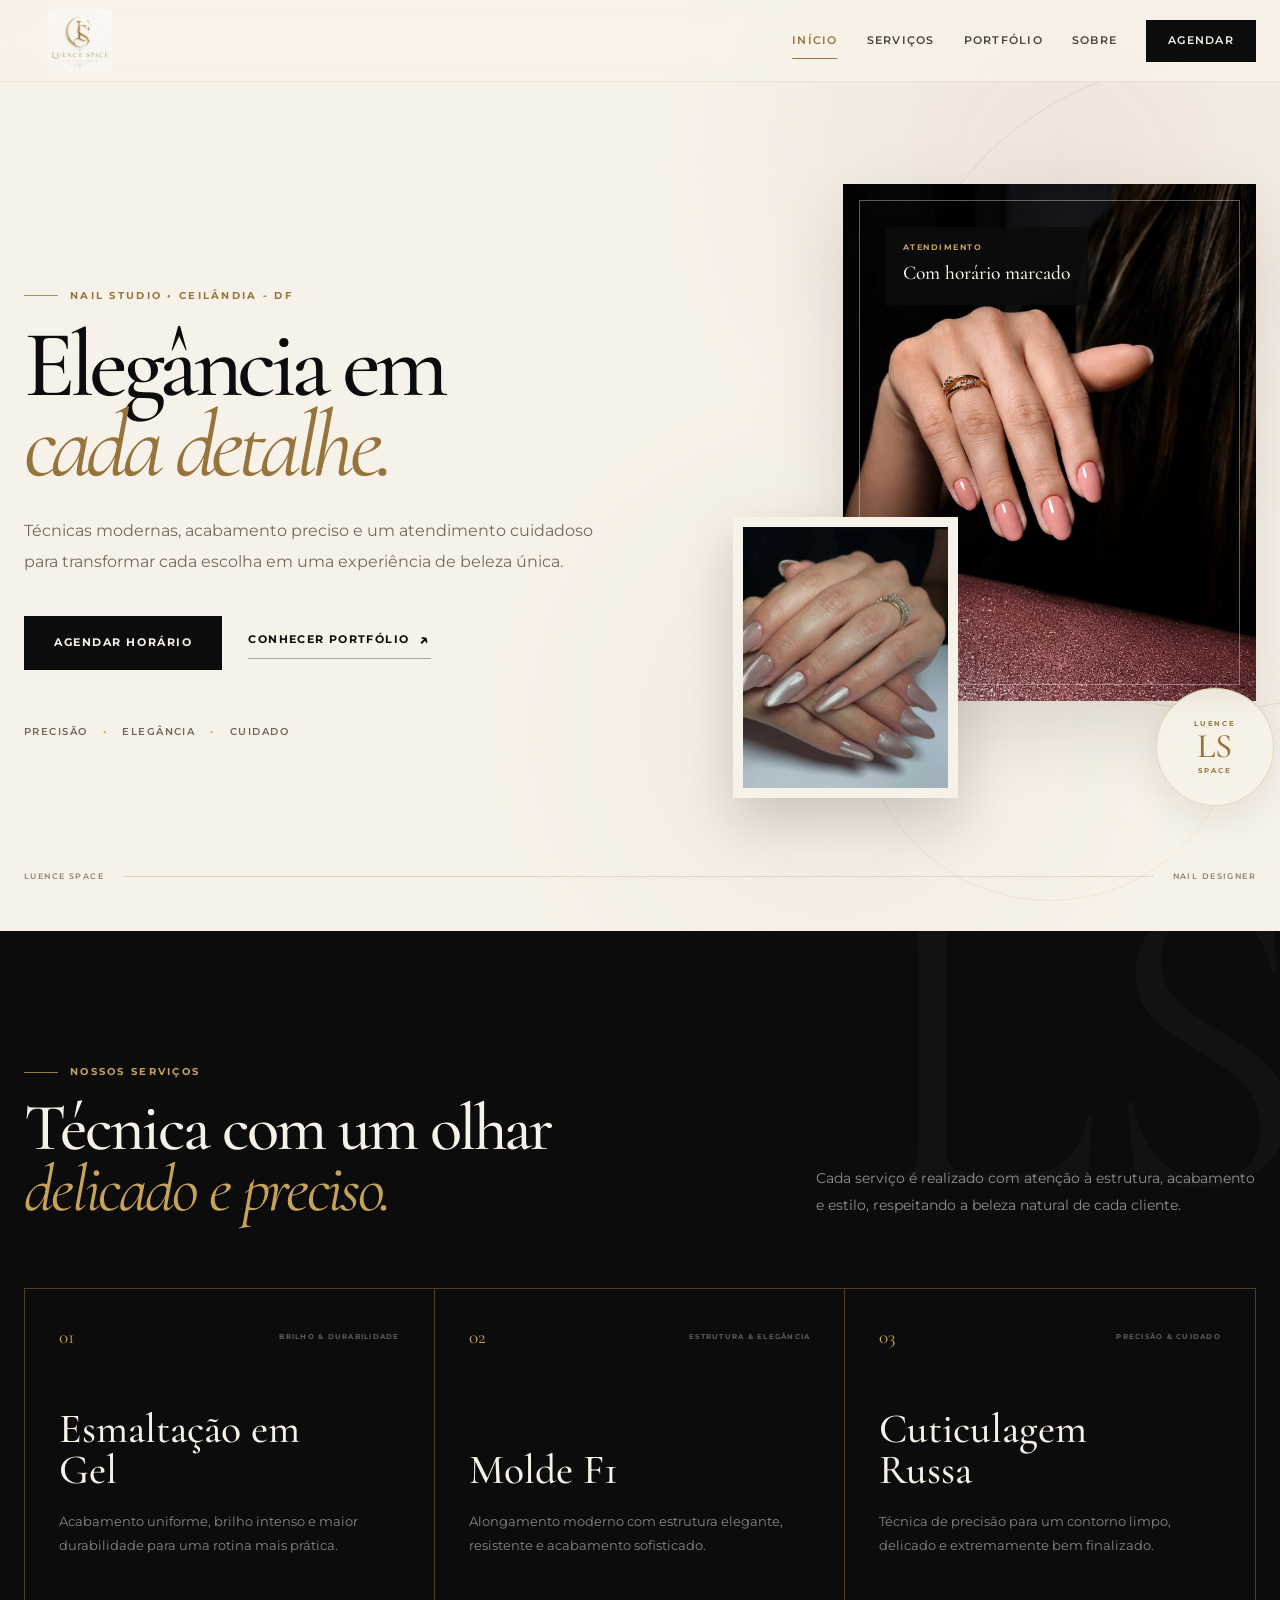
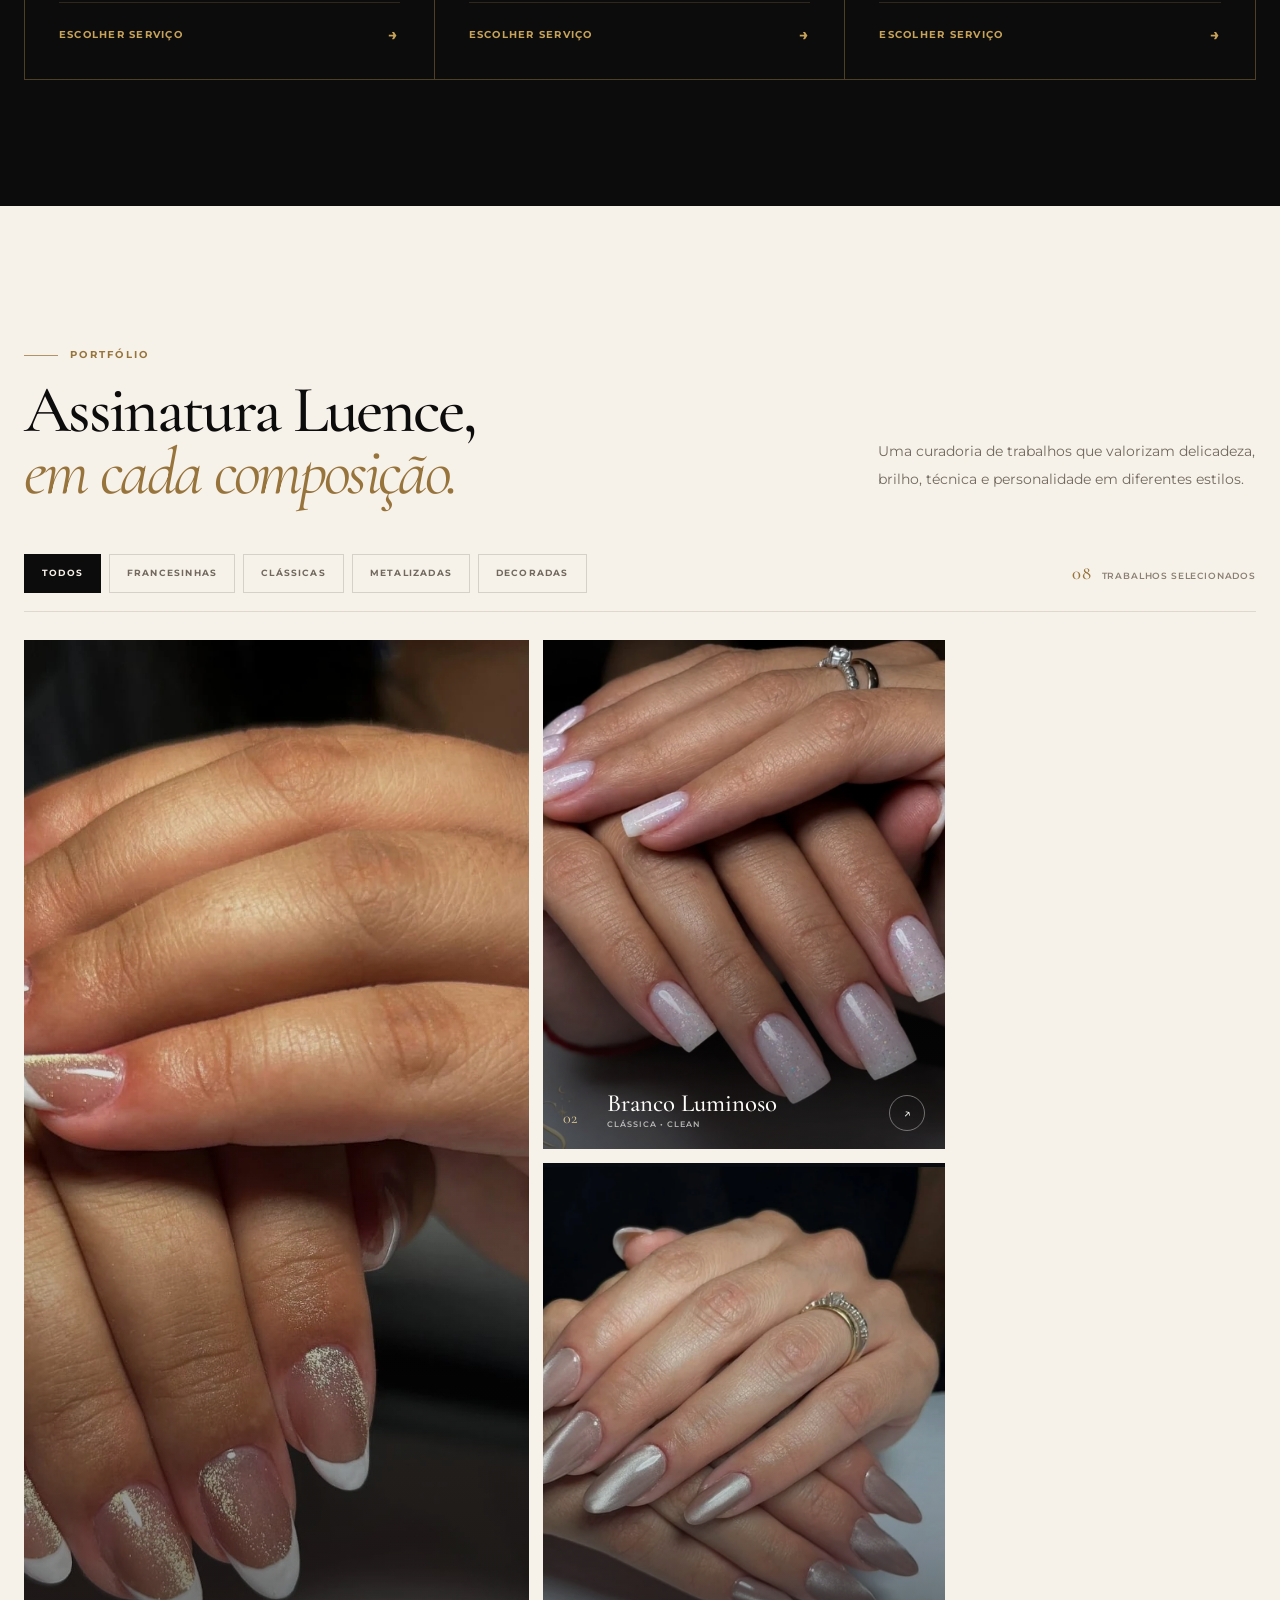
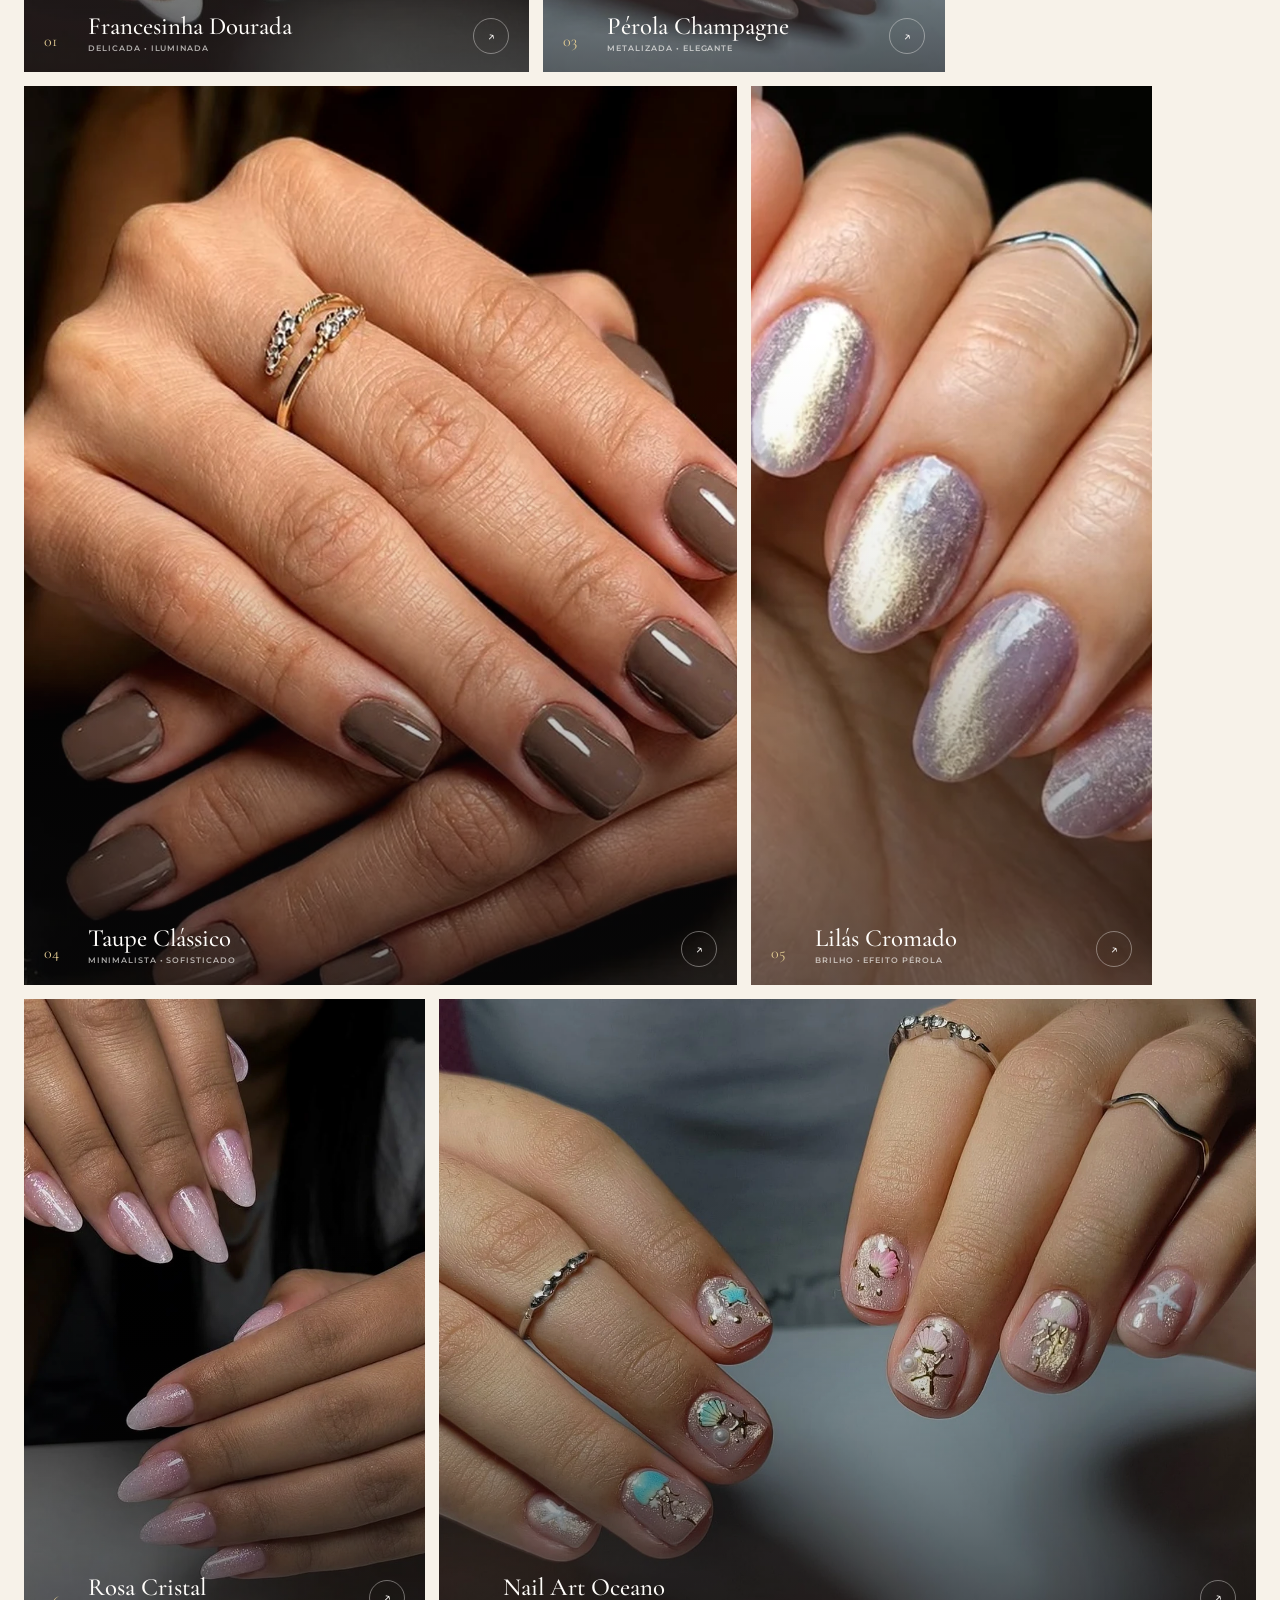
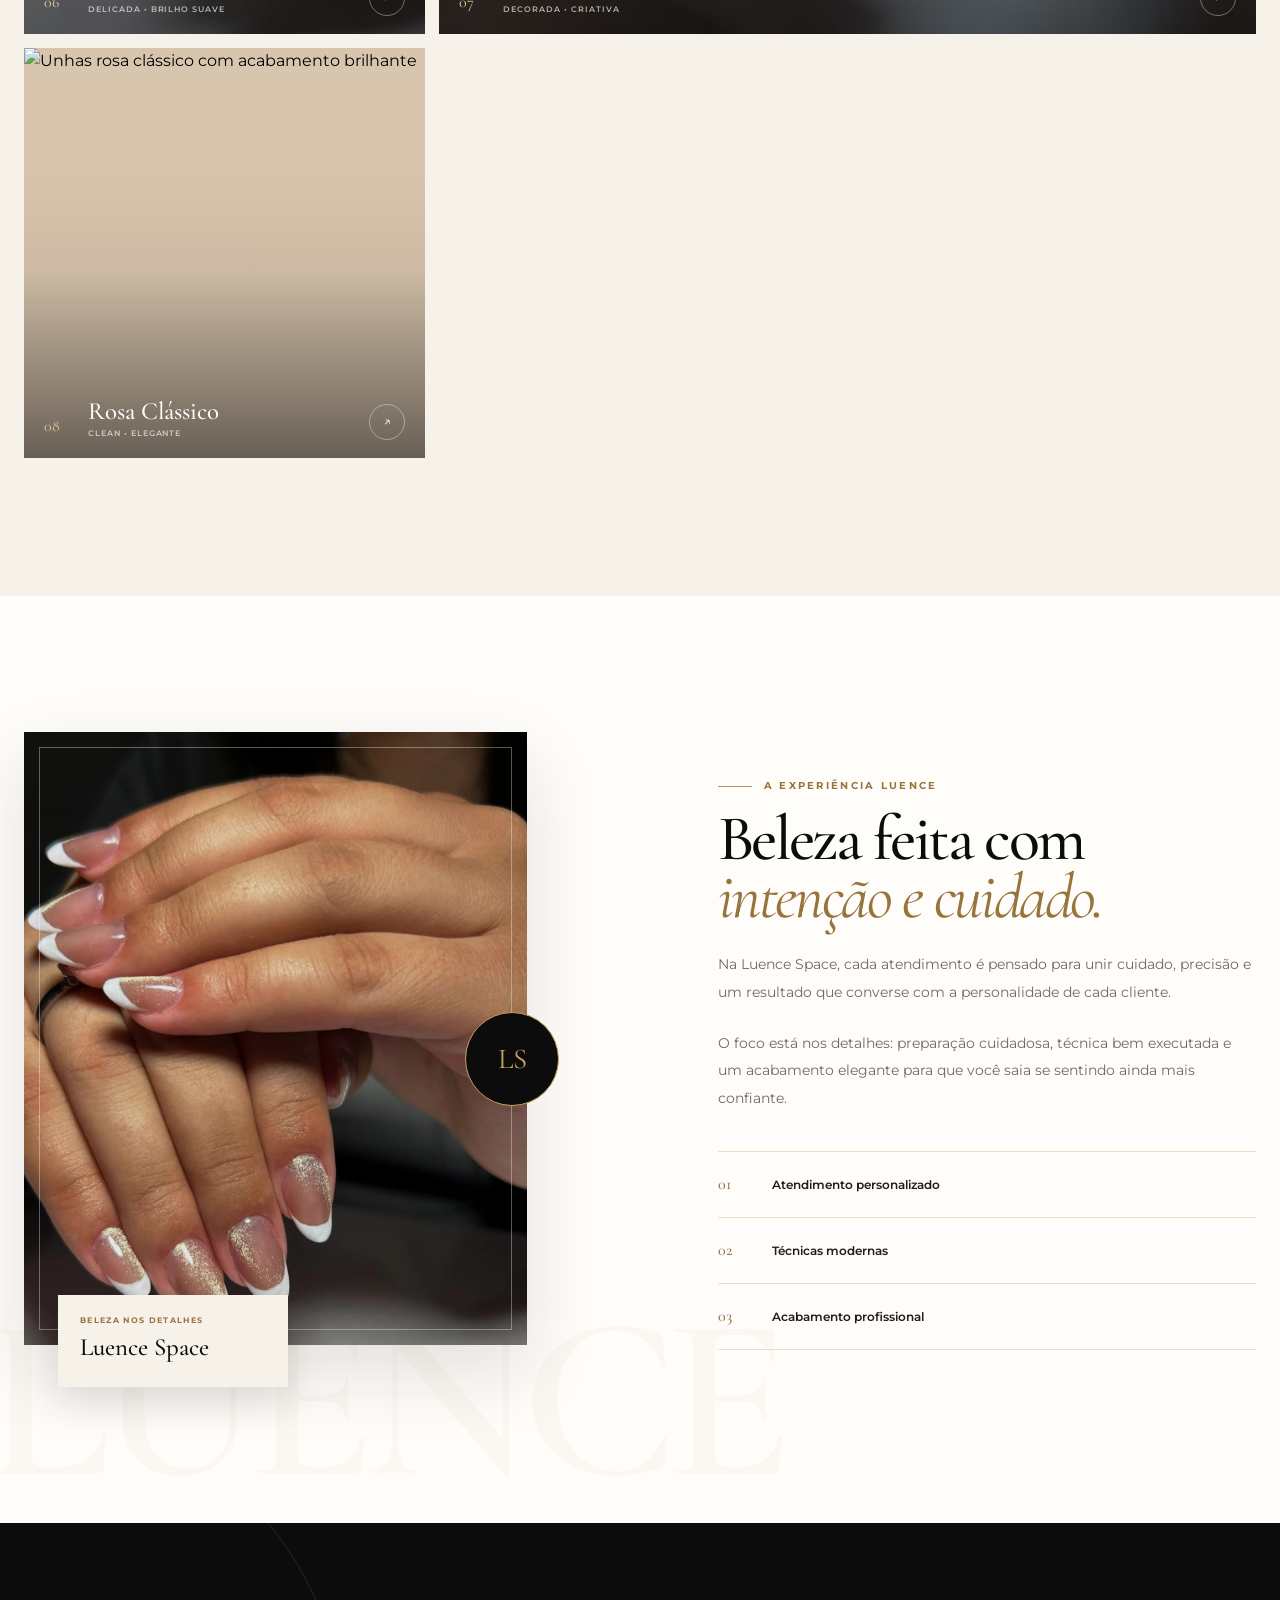
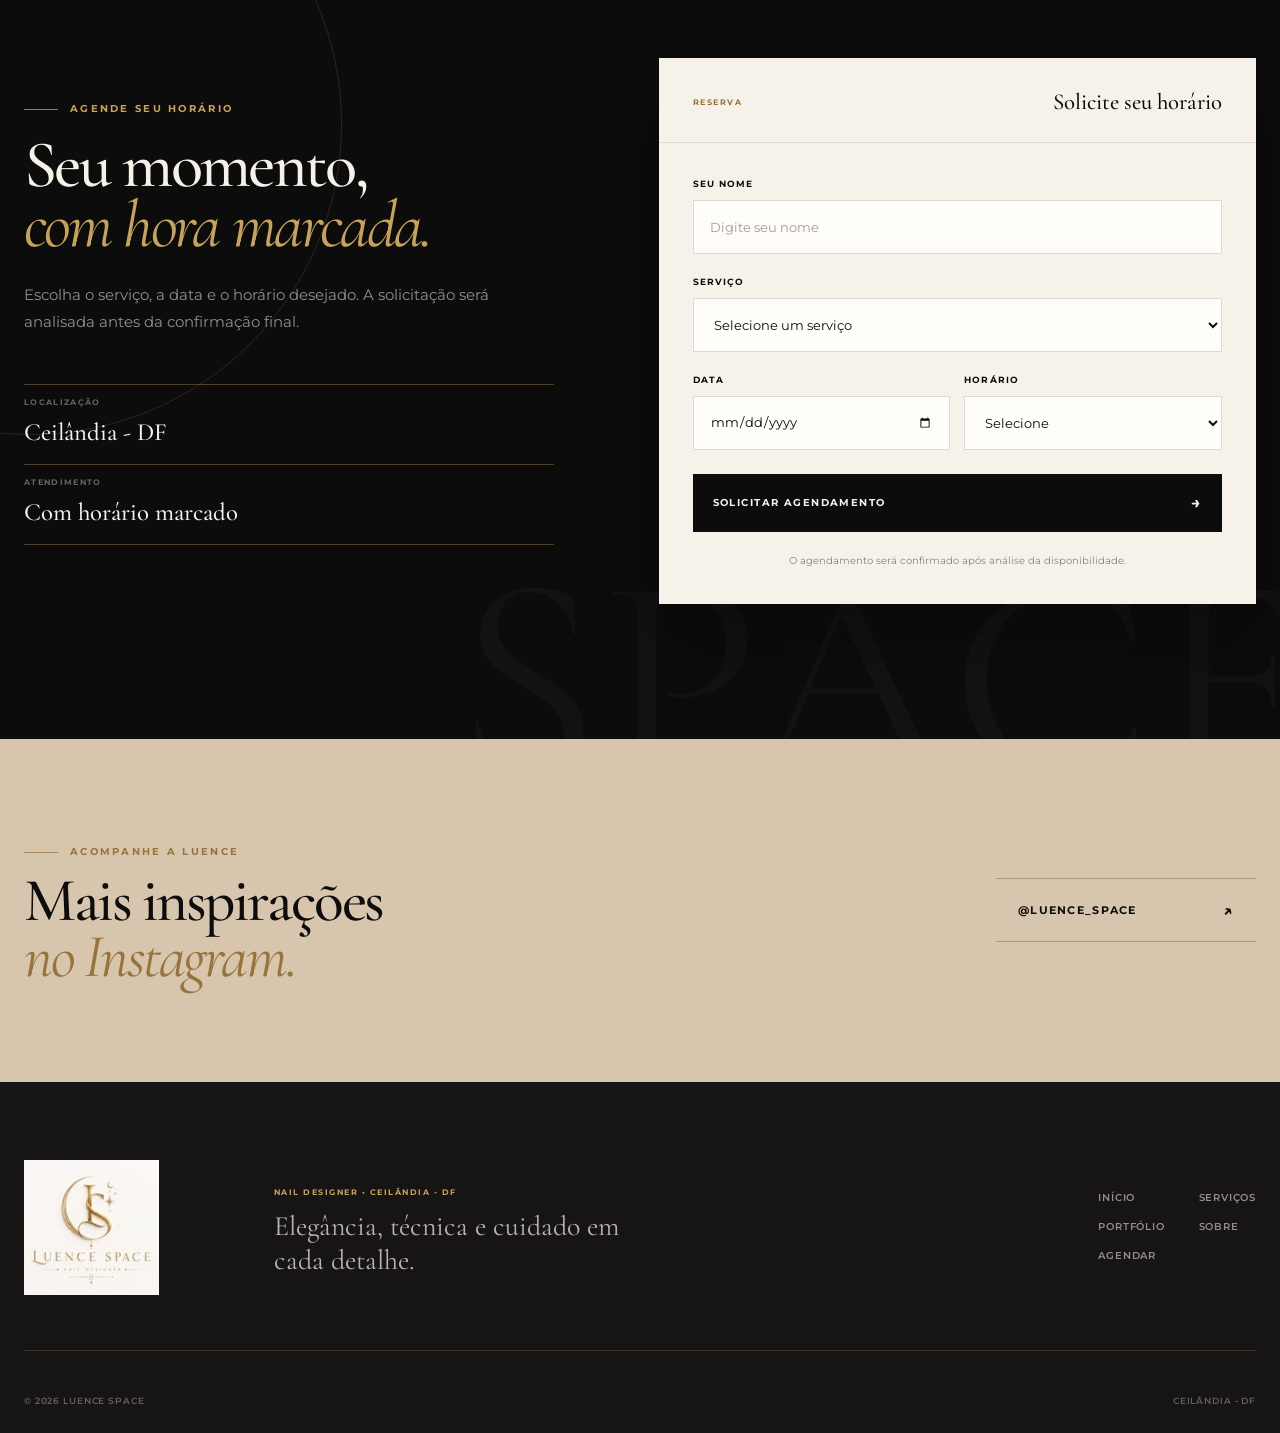
==== commit 14e4b82c: "Update index.html" ====
--- a/index.html
+++ b/index.html
@@ -4,113 +4,37 @@
   <meta charset="UTF-8">
   <meta name="viewport" content="width=device-width, initial-scale=1.0">
   <meta name="theme-color" content="#f7f2e9">
-  <meta
-    name="description"
-    content="Luence Space - Nail Designer em Ceilândia, DF. Esmaltação em gel, Molde F1, Cuticulagem Russa e cuidado profissional em cada detalhe."
-  >
-
+  <meta name="description" content="Luence Space - Nail Designer em Ceilândia, DF. Esmaltação em gel, Molde F1, Cuticulagem Russa e cuidado profissional em cada detalhe.">
   <title>Luence Space | Nail Designer</title>
 
   <link rel="preconnect" href="https://fonts.googleapis.com">
   <link rel="preconnect" href="https://fonts.gstatic.com" crossorigin>
-
-  <link
-    href="https://fonts.googleapis.com/css2?family=Cormorant+Garamond:ital,wght@0,400;0,500;0,600;1,400;1,500&family=Montserrat:wght@400;500;600;700&display=swap"
-    rel="stylesheet"
-  >
-
-  <link
-    rel="preload"
-    href="luence-hero-main.webp"
-    as="image"
-    fetchpriority="high"
-  >
-
-  <link
-    rel="stylesheet"
-    href="style.css?v=2.0"
-  >
+  <link href="https://fonts.googleapis.com/css2?family=Cormorant+Garamond:ital,wght@0,400;0,500;0,600;1,400;1,500&family=Montserrat:wght@400;500;600;700&display=swap" rel="stylesheet">
+
+  <link rel="preload" href="luence-hero-main.webp?v=3" as="image" fetchpriority="high">
+  <link rel="stylesheet" href="style.css?v=2.0">
 </head>
 
 <body>
 
-  <header
-    class="site-header"
-    id="site-header"
-  >
-
+  <header class="site-header" id="site-header">
     <div class="header-container">
 
-      <a
-        class="brand"
-        href="#inicio"
-        aria-label="Luence Space - voltar ao início"
-      >
-
-        <img
-          src="luence-space-logo.png"
-          alt="Luence Space"
-          width="150"
-          height="150"
-        >
-
+      <a class="brand" href="#inicio" aria-label="Luence Space - voltar ao início">
+        <img src="luence-space-logo.png?v=3" alt="Luence Space" width="150" height="150">
       </a>
 
-      <nav
-        class="main-nav"
-        id="main-nav"
-        aria-label="Navegação principal"
-      >
-
-        <div
-          class="nav-mobile-brand"
-          aria-hidden="true"
-        >
-
-          <img
-            src="luence-space-logo.png"
-            alt=""
-            width="150"
-            height="150"
-          >
-
-        </div>
-
-        <a
-          href="#inicio"
-          data-nav-section="inicio"
-        >
-          Início
-        </a>
-
-        <a
-          href="#servicos"
-          data-nav-section="servicos"
-        >
-          Serviços
-        </a>
-
-        <a
-          href="#portfolio"
-          data-nav-section="portfolio"
-        >
-          Portfólio
-        </a>
-
-        <a
-          href="#sobre"
-          data-nav-section="sobre"
-        >
-          Sobre
-        </a>
-
-        <a
-          class="nav-highlight"
-          href="#agendar"
-          data-nav-section="agendar"
-        >
-          Agendar
-        </a>
+      <nav class="main-nav" id="main-nav" aria-label="Navegação principal">
+
+        <div class="nav-mobile-brand" aria-hidden="true">
+          <img src="luence-space-logo.png?v=3" alt="" width="150" height="150">
+        </div>
+
+        <a href="#inicio" data-nav-section="inicio">Início</a>
+        <a href="#servicos" data-nav-section="servicos">Serviços</a>
+        <a href="#portfolio" data-nav-section="portfolio">Portfólio</a>
+        <a href="#sobre" data-nav-section="sobre">Sobre</a>
+        <a class="nav-highlight" href="#agendar" data-nav-section="agendar">Agendar</a>
 
       </nav>
 
@@ -122,34 +46,20 @@
         aria-expanded="false"
         aria-controls="main-nav"
       >
-
         <span></span>
         <span></span>
         <span></span>
-
       </button>
 
     </div>
-
   </header>
 
   <main>
 
-    <section
-      class="hero"
-      id="inicio"
-      data-section
-    >
-
-      <div
-        class="hero-decoration hero-decoration-one"
-        aria-hidden="true"
-      ></div>
-
-      <div
-        class="hero-decoration hero-decoration-two"
-        aria-hidden="true"
-      ></div>
+    <section class="hero" id="inicio" data-section>
+
+      <div class="hero-decoration hero-decoration-one" aria-hidden="true"></div>
+      <div class="hero-decoration hero-decoration-two" aria-hidden="true"></div>
 
       <div class="hero-container">
 
@@ -170,118 +80,71 @@
 
           <div class="hero-actions">
 
-            <a
-              class="primary-button"
-              href="#agendar"
-            >
+            <a class="primary-button" href="#agendar">
               AGENDAR HORÁRIO
             </a>
 
-            <a
-              class="text-button"
-              href="#portfolio"
-            >
+            <a class="text-button" href="#portfolio">
               CONHECER PORTFÓLIO
-              <span aria-hidden="true">
-                ↗
-              </span>
+              <span aria-hidden="true">↗</span>
             </a>
 
           </div>
 
-          <div
-            class="hero-signature"
-            aria-label="Diferenciais Luence Space"
-          >
-
+          <div class="hero-signature" aria-label="Diferenciais Luence Space">
             <span>Precisão</span>
             <span>Elegância</span>
             <span>Cuidado</span>
-
-          </div>
-
-        </div>
-
-        <div
-          class="hero-visual reveal"
-          data-reveal-delay="120"
-        >
+          </div>
+
+        </div>
+
+        <div class="hero-visual reveal" data-reveal-delay="120">
 
           <div class="hero-image-main">
-
             <img
-              src="luence-hero-main.webp"
-              alt="Unhas rosadas com acabamento delicado da Luence Space"
+              src="luence-hero-main.webp?v=3"
+              alt="Francesinha com acabamento dourado da Luence Space"
               width="1200"
               height="1500"
               fetchpriority="high"
             >
-
           </div>
 
           <div class="hero-image-secondary">
-
             <img
-              src="luence-hero-detail.webp"
+              src="luence-hero-detail.webp?v=3"
               alt="Unhas peroladas em formato amendoado"
               width="960"
               height="1200"
               loading="eager"
             >
-
-          </div>
-
-          <div
-            class="hero-seal"
-            aria-hidden="true"
-          >
-
+          </div>
+
+          <div class="hero-seal" aria-hidden="true">
             <span>LUENCE</span>
             <strong>LS</strong>
             <span>SPACE</span>
-
           </div>
 
           <div class="hero-note">
-
-            <span>
-              ATENDIMENTO
-            </span>
-
-            <strong>
-              Com horário marcado
-            </strong>
-
+            <span>ATENDIMENTO</span>
+            <strong>Com horário marcado</strong>
           </div>
 
         </div>
 
       </div>
 
-      <div
-        class="hero-bottom-line"
-        aria-hidden="true"
-      >
-
-        <span>
-          LUENCE SPACE
-        </span>
-
+      <div class="hero-bottom-line" aria-hidden="true">
+        <span>LUENCE SPACE</span>
         <i></i>
-
-        <span>
-          NAIL DESIGNER
-        </span>
-
+        <span>NAIL DESIGNER</span>
       </div>
 
     </section>
 
-    <section
-      class="services-section"
-      id="servicos"
-      data-section
-    >
+    <section class="services-section" id="servicos" data-section>
 
       <div class="section-container">
 
@@ -314,15 +177,8 @@
           >
 
             <div class="service-card-top">
-
-              <span class="service-number">
-                01
-              </span>
-
-              <span class="service-tag">
-                BRILHO & DURABILIDADE
-              </span>
-
+              <span class="service-number">01</span>
+              <span class="service-tag">BRILHO & DURABILIDADE</span>
             </div>
 
             <div class="service-card-body">
@@ -339,9 +195,7 @@
 
             <a href="#agendar">
               Escolher serviço
-              <span aria-hidden="true">
-                →
-              </span>
+              <span aria-hidden="true">→</span>
             </a>
 
           </article>
@@ -353,15 +207,8 @@
           >
 
             <div class="service-card-top">
-
-              <span class="service-number">
-                02
-              </span>
-
-              <span class="service-tag">
-                ESTRUTURA & ELEGÂNCIA
-              </span>
-
+              <span class="service-number">02</span>
+              <span class="service-tag">ESTRUTURA & ELEGÂNCIA</span>
             </div>
 
             <div class="service-card-body">
@@ -378,9 +225,7 @@
 
             <a href="#agendar">
               Escolher serviço
-              <span aria-hidden="true">
-                →
-              </span>
+              <span aria-hidden="true">→</span>
             </a>
 
           </article>
@@ -392,15 +237,8 @@
           >
 
             <div class="service-card-top">
-
-              <span class="service-number">
-                03
-              </span>
-
-              <span class="service-tag">
-                PRECISÃO & CUIDADO
-              </span>
-
+              <span class="service-number">03</span>
+              <span class="service-tag">PRECISÃO & CUIDADO</span>
             </div>
 
             <div class="service-card-body">
@@ -417,9 +255,7 @@
 
             <a href="#agendar">
               Escolher serviço
-              <span aria-hidden="true">
-                →
-              </span>
+              <span aria-hidden="true">→</span>
             </a>
 
           </article>
@@ -430,11 +266,7 @@
 
     </section>
 
-    <section
-      class="portfolio-section"
-      id="portfolio"
-      data-section
-    >
+    <section class="portfolio-section" id="portfolio" data-section>
 
       <div class="section-container">
 
@@ -515,21 +347,13 @@
           </div>
 
           <span class="portfolio-count">
-
-            <strong id="portfolio-count">
-              07
-            </strong>
-
+            <strong id="portfolio-count">08</strong>
             trabalhos selecionados
-
           </span>
 
         </div>
 
-        <div
-          class="portfolio-grid"
-          id="portfolio-grid"
-        >
+        <div class="portfolio-grid" id="portfolio-grid">
 
           <article
             class="portfolio-item portfolio-item-featured reveal"
@@ -543,7 +367,7 @@
             >
 
               <img
-                src="luence-portfolio-01-french-gold.webp"
+                src="luence-portfolio-01-french-gold.webp?v=3"
                 alt="Francesinha branca com brilho dourado"
                 width="1200"
                 height="1500"
@@ -569,10 +393,7 @@
 
                 </span>
 
-                <span
-                  class="portfolio-open"
-                  aria-hidden="true"
-                >
+                <span class="portfolio-open" aria-hidden="true">
                   ↗
                 </span>
 
@@ -595,7 +416,7 @@
             >
 
               <img
-                src="luence-portfolio-02-white-glow.webp"
+                src="luence-portfolio-02-white-glow.webp?v=3"
                 alt="Unhas brancas com brilho delicado"
                 width="1000"
                 height="1250"
@@ -621,10 +442,7 @@
 
                 </span>
 
-                <span
-                  class="portfolio-open"
-                  aria-hidden="true"
-                >
+                <span class="portfolio-open" aria-hidden="true">
                   ↗
                 </span>
 
@@ -647,7 +465,7 @@
             >
 
               <img
-                src="luence-portfolio-03-pearl-champagne.webp"
+                src="luence-portfolio-03-pearl-champagne.webp?v=3"
                 alt="Unhas peroladas em tom champagne"
                 width="1000"
                 height="1250"
@@ -673,10 +491,7 @@
 
                 </span>
 
-                <span
-                  class="portfolio-open"
-                  aria-hidden="true"
-                >
+                <span class="portfolio-open" aria-hidden="true">
                   ↗
                 </span>
 
@@ -698,7 +513,7 @@
             >
 
               <img
-                src="luence-portfolio-04-taupe-classic.webp"
+                src="luence-portfolio-04-taupe-classic.webp?v=3"
                 alt="Unhas em tom taupe com acabamento brilhante"
                 width="1000"
                 height="1250"
@@ -724,10 +539,7 @@
 
                 </span>
 
-                <span
-                  class="portfolio-open"
-                  aria-hidden="true"
-                >
+                <span class="portfolio-open" aria-hidden="true">
                   ↗
                 </span>
 
@@ -750,7 +562,7 @@
             >
 
               <img
-                src="luence-portfolio-05-lilac-chrome.webp"
+                src="luence-portfolio-05-lilac-chrome.webp?v=3"
                 alt="Unhas lilás com efeito cromado"
                 width="1100"
                 height="1100"
@@ -776,10 +588,7 @@
 
                 </span>
 
-                <span
-                  class="portfolio-open"
-                  aria-hidden="true"
-                >
+                <span class="portfolio-open" aria-hidden="true">
                   ↗
                 </span>
 
@@ -802,7 +611,7 @@
             >
 
               <img
-                src="luence-portfolio-06-soft-pink-glitter.webp"
+                src="luence-portfolio-06-soft-pink-glitter.webp?v=3"
                 alt="Unhas rosadas com brilho suave"
                 width="1000"
                 height="1250"
@@ -828,10 +637,7 @@
 
                 </span>
 
-                <span
-                  class="portfolio-open"
-                  aria-hidden="true"
-                >
+                <span class="portfolio-open" aria-hidden="true">
                   ↗
                 </span>
 
@@ -853,7 +659,7 @@
             >
 
               <img
-                src="luence-portfolio-07-sea-nail-art.webp"
+                src="luence-portfolio-07-sea-nail-art.webp?v=3"
                 alt="Nail art com elementos inspirados no oceano"
                 width="1400"
                 height="1075"
@@ -879,10 +685,7 @@
 
                 </span>
 
-                <span
-                  class="portfolio-open"
-                  aria-hidden="true"
-                >
+                <span class="portfolio-open" aria-hidden="true">
                   ↗
                 </span>
 
@@ -892,17 +695,62 @@
 
           </article>
 
+          <article
+            class="portfolio-item reveal"
+            data-reveal-delay="80"
+            data-category="classicas"
+          >
+
+            <button
+              class="portfolio-card"
+              type="button"
+              aria-label="Abrir Rosa Clássico no portfólio"
+            >
+
+              <img
+                src="luence-portfolio-08-soft-pink-clean.webp?v=3"
+                alt="Unhas rosa clássico com acabamento brilhante"
+                width="1254"
+                height="1254"
+                loading="lazy"
+                decoding="async"
+              >
+
+              <span class="portfolio-overlay">
+
+                <span class="portfolio-index">
+                  08
+                </span>
+
+                <span class="portfolio-meta">
+
+                  <strong>
+                    Rosa Clássico
+                  </strong>
+
+                  <small>
+                    Clean • Elegante
+                  </small>
+
+                </span>
+
+                <span class="portfolio-open" aria-hidden="true">
+                  ↗
+                </span>
+
+              </span>
+
+            </button>
+
+          </article>
+
         </div>
 
       </div>
 
     </section>
 
-    <section
-      class="about-section"
-      id="sobre"
-      data-section
-    >
+    <section class="about-section" id="sobre" data-section>
 
       <div class="section-container about-container">
 
@@ -911,7 +759,7 @@
           <div class="about-image-main">
 
             <img
-              src="luence-portfolio-01-french-gold.webp"
+              src="luence-portfolio-01-french-gold.webp?v=3"
               alt="Francesinha dourada realizada pela Luence Space"
               width="1200"
               height="1500"
@@ -921,31 +769,18 @@
 
           </div>
 
-          <div
-            class="about-monogram"
-            aria-hidden="true"
-          >
+          <div class="about-monogram" aria-hidden="true">
             LS
           </div>
 
           <div class="about-caption">
-
-            <span>
-              BELEZA NOS DETALHES
-            </span>
-
-            <strong>
-              Luence Space
-            </strong>
-
-          </div>
-
-        </div>
-
-        <div
-          class="about-content reveal"
-          data-reveal-delay="100"
-        >
+            <span>BELEZA NOS DETALHES</span>
+            <strong>Luence Space</strong>
+          </div>
+
+        </div>
+
+        <div class="about-content reveal" data-reveal-delay="100">
 
           <span class="section-eyebrow">
             A EXPERIÊNCIA LUENCE
@@ -967,39 +802,18 @@
           <div class="about-features">
 
             <div>
-
-              <strong>
-                01
-              </strong>
-
-              <span>
-                Atendimento personalizado
-              </span>
-
+              <strong>01</strong>
+              <span>Atendimento personalizado</span>
             </div>
 
             <div>
-
-              <strong>
-                02
-              </strong>
-
-              <span>
-                Técnicas modernas
-              </span>
-
+              <strong>02</strong>
+              <span>Técnicas modernas</span>
             </div>
 
             <div>
-
-              <strong>
-                03
-              </strong>
-
-              <span>
-                Acabamento profissional
-              </span>
-
+              <strong>03</strong>
+              <span>Acabamento profissional</span>
             </div>
 
           </div>
@@ -1010,11 +824,7 @@
 
     </section>
 
-    <section
-      class="booking-section"
-      id="agendar"
-      data-section
-    >
+    <section class="booking-section" id="agendar" data-section>
 
       <div class="section-container booking-container">
 
@@ -1036,55 +846,27 @@
           <div class="booking-info">
 
             <div>
-
-              <span>
-                LOCALIZAÇÃO
-              </span>
-
-              <strong>
-                Ceilândia - DF
-              </strong>
-
+              <span>LOCALIZAÇÃO</span>
+              <strong>Ceilândia - DF</strong>
             </div>
 
             <div>
-
-              <span>
-                ATENDIMENTO
-              </span>
-
-              <strong>
-                Com horário marcado
-              </strong>
-
-            </div>
-
-          </div>
-
-        </div>
-
-        <div
-          class="booking-card reveal"
-          data-reveal-delay="100"
-        >
+              <span>ATENDIMENTO</span>
+              <strong>Com horário marcado</strong>
+            </div>
+
+          </div>
+
+        </div>
+
+        <div class="booking-card reveal" data-reveal-delay="100">
 
           <div class="booking-card-header">
-
-            <span>
-              RESERVA
-            </span>
-
-            <strong>
-              Solicite seu horário
-            </strong>
-
-          </div>
-
-          <form
-            class="booking-form"
-            id="booking-form"
-            novalidate
-          >
+            <span>RESERVA</span>
+            <strong>Solicite seu horário</strong>
+          </div>
+
+          <form class="booking-form" id="booking-form" novalidate>
 
             <div class="form-group form-group-full">
 
@@ -1168,41 +950,15 @@
                     Selecione
                   </option>
 
-                  <option value="09:00">
-                    09:00
-                  </option>
-
-                  <option value="10:00">
-                    10:00
-                  </option>
-
-                  <option value="11:00">
-                    11:00
-                  </option>
-
-                  <option value="13:00">
-                    13:00
-                  </option>
-
-                  <option value="14:00">
-                    14:00
-                  </option>
-
-                  <option value="15:00">
-                    15:00
-                  </option>
-
-                  <option value="16:00">
-                    16:00
-                  </option>
-
-                  <option value="17:00">
-                    17:00
-                  </option>
-
-                  <option value="18:00">
-                    18:00
-                  </option>
+                  <option value="09:00">09:00</option>
+                  <option value="10:00">10:00</option>
+                  <option value="11:00">11:00</option>
+                  <option value="13:00">13:00</option>
+                  <option value="14:00">14:00</option>
+                  <option value="15:00">15:00</option>
+                  <option value="16:00">16:00</option>
+                  <option value="17:00">17:00</option>
+                  <option value="18:00">18:00</option>
 
                 </select>
 
@@ -1210,10 +966,7 @@
 
             </div>
 
-            <button
-              class="booking-submit"
-              type="submit"
-            >
+            <button class="booking-submit" type="submit">
 
               <span>
                 SOLICITAR AGENDAMENTO
@@ -1296,7 +1049,7 @@
       >
 
         <img
-          src="luence-space-logo.png"
+          src="luence-space-logo.png?v=3"
           alt="Luence Space"
           width="150"
           height="150"
@@ -1322,40 +1075,19 @@
         aria-label="Navegação do rodapé"
       >
 
-        <a href="#inicio">
-          Início
-        </a>
-
-        <a href="#servicos">
-          Serviços
-        </a>
-
-        <a href="#portfolio">
-          Portfólio
-        </a>
-
-        <a href="#sobre">
-          Sobre
-        </a>
-
-        <a href="#agendar">
-          Agendar
-        </a>
+        <a href="#inicio">Início</a>
+        <a href="#servicos">Serviços</a>
+        <a href="#portfolio">Portfólio</a>
+        <a href="#sobre">Sobre</a>
+        <a href="#agendar">Agendar</a>
 
       </nav>
 
     </div>
 
     <div class="section-container footer-bottom">
-
-      <span>
-        © 2026 Luence Space
-      </span>
-
-      <span>
-        Ceilândia - DF
-      </span>
-
+      <span>© 2026 Luence Space</span>
+      <span>Ceilândia - DF</span>
     </div>
 
   </footer>
@@ -1414,10 +1146,7 @@
 
   </div>
 
-  <script
-    src="script.js?v=2.0"
-    defer
-  ></script>
+  <script src="script.js?v=2.0" defer></script>
 
 </body>
 </html>
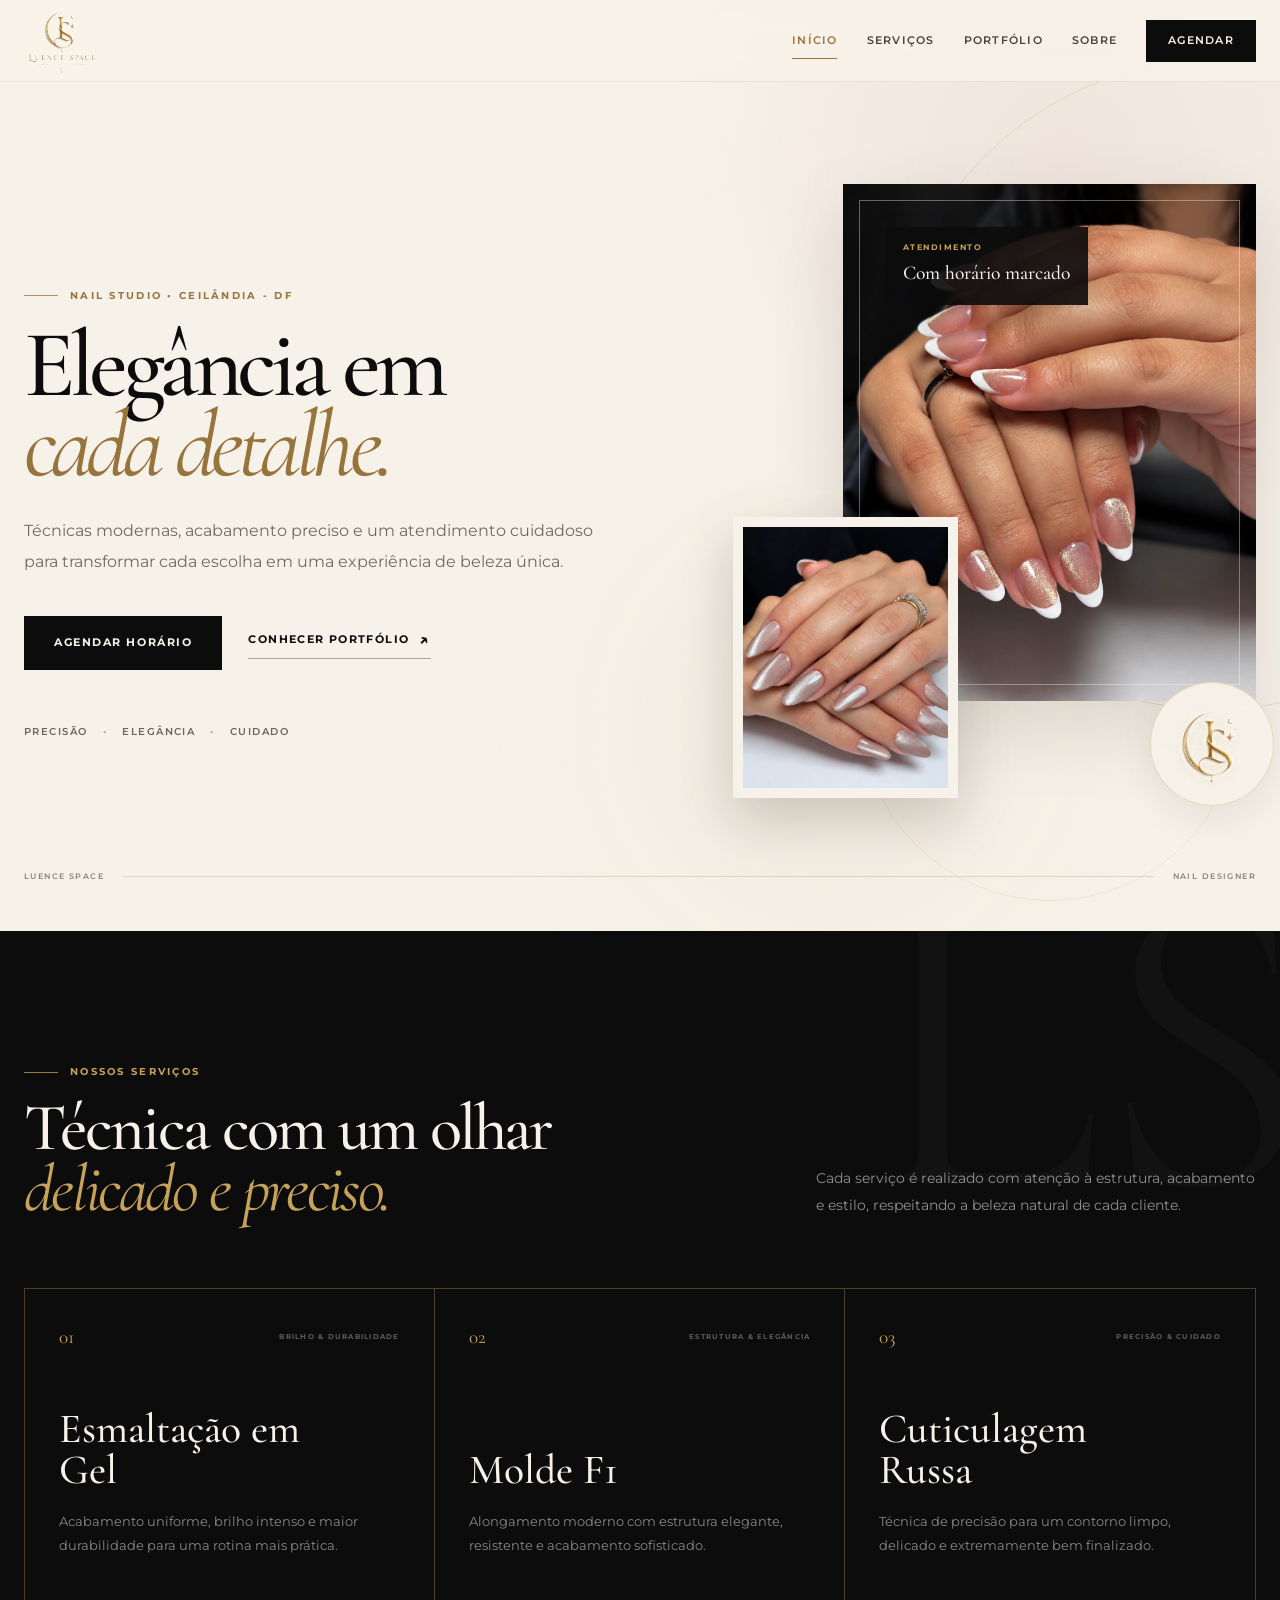
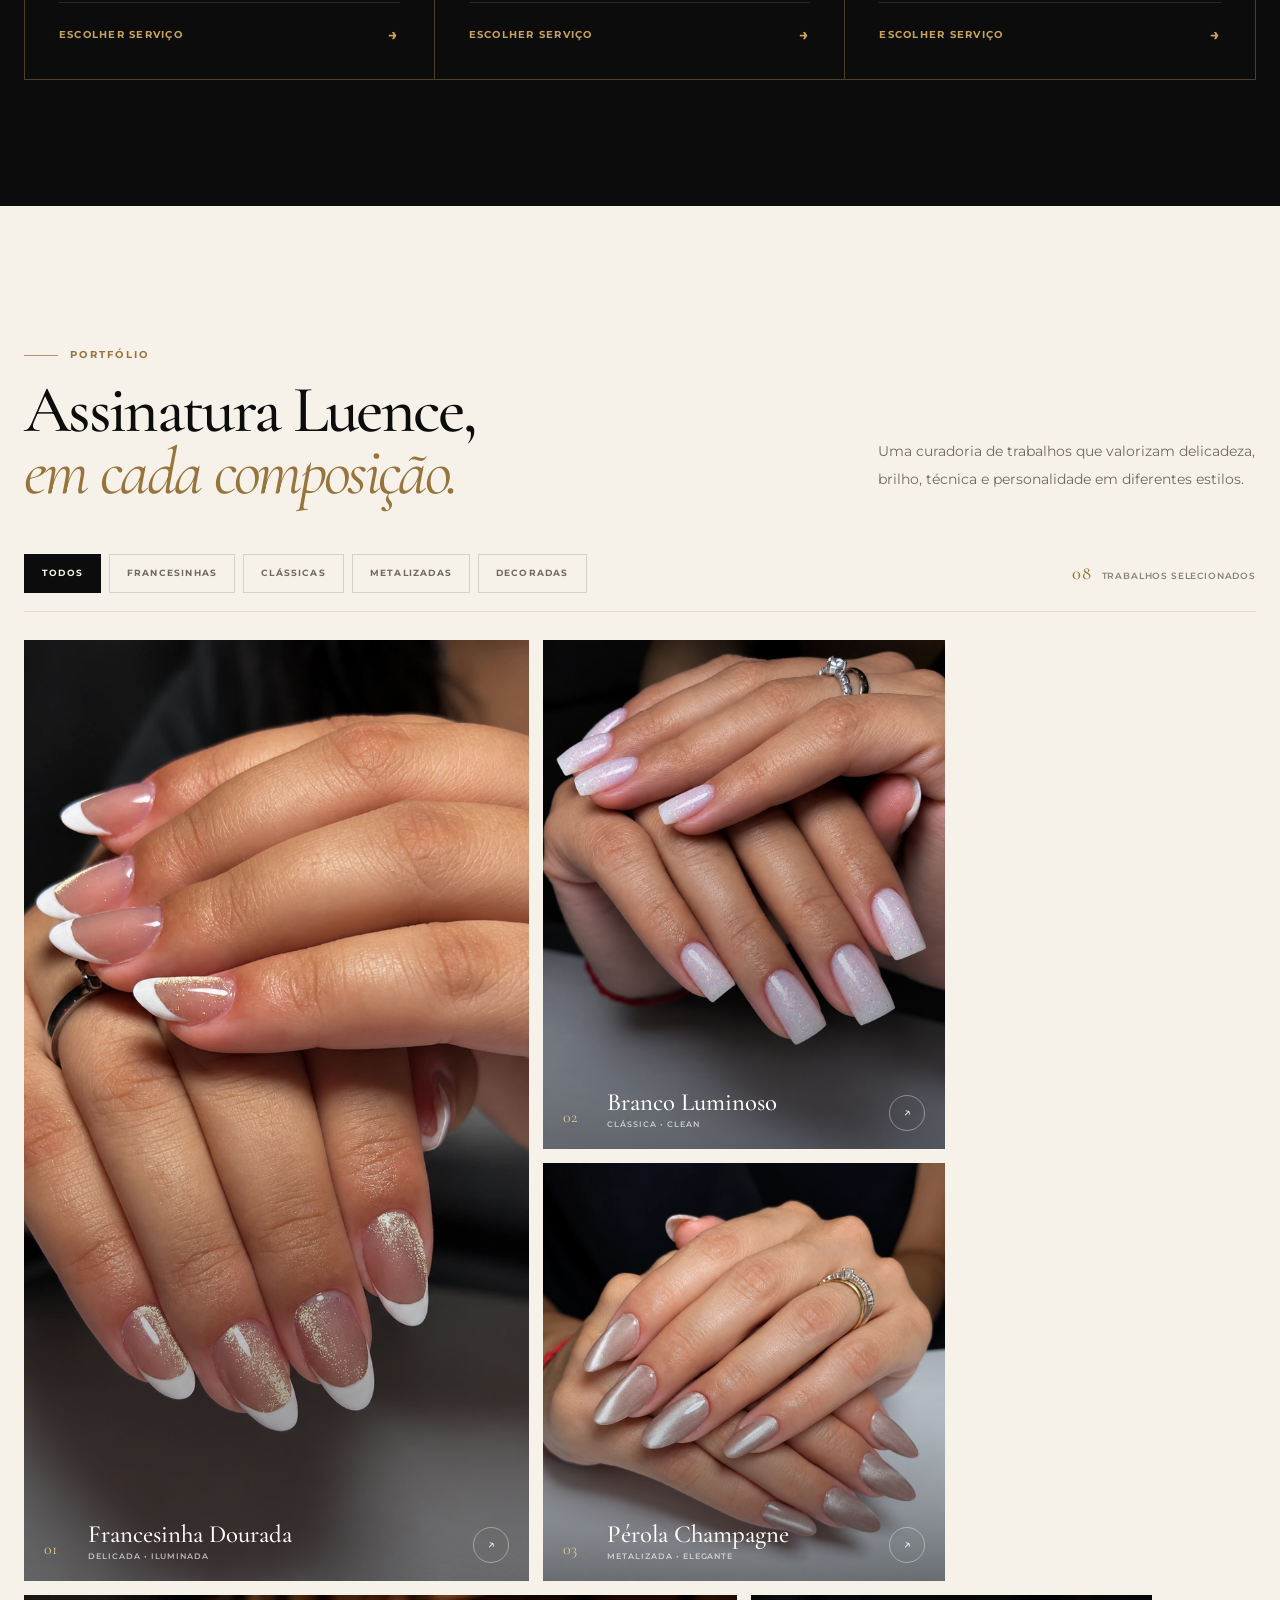
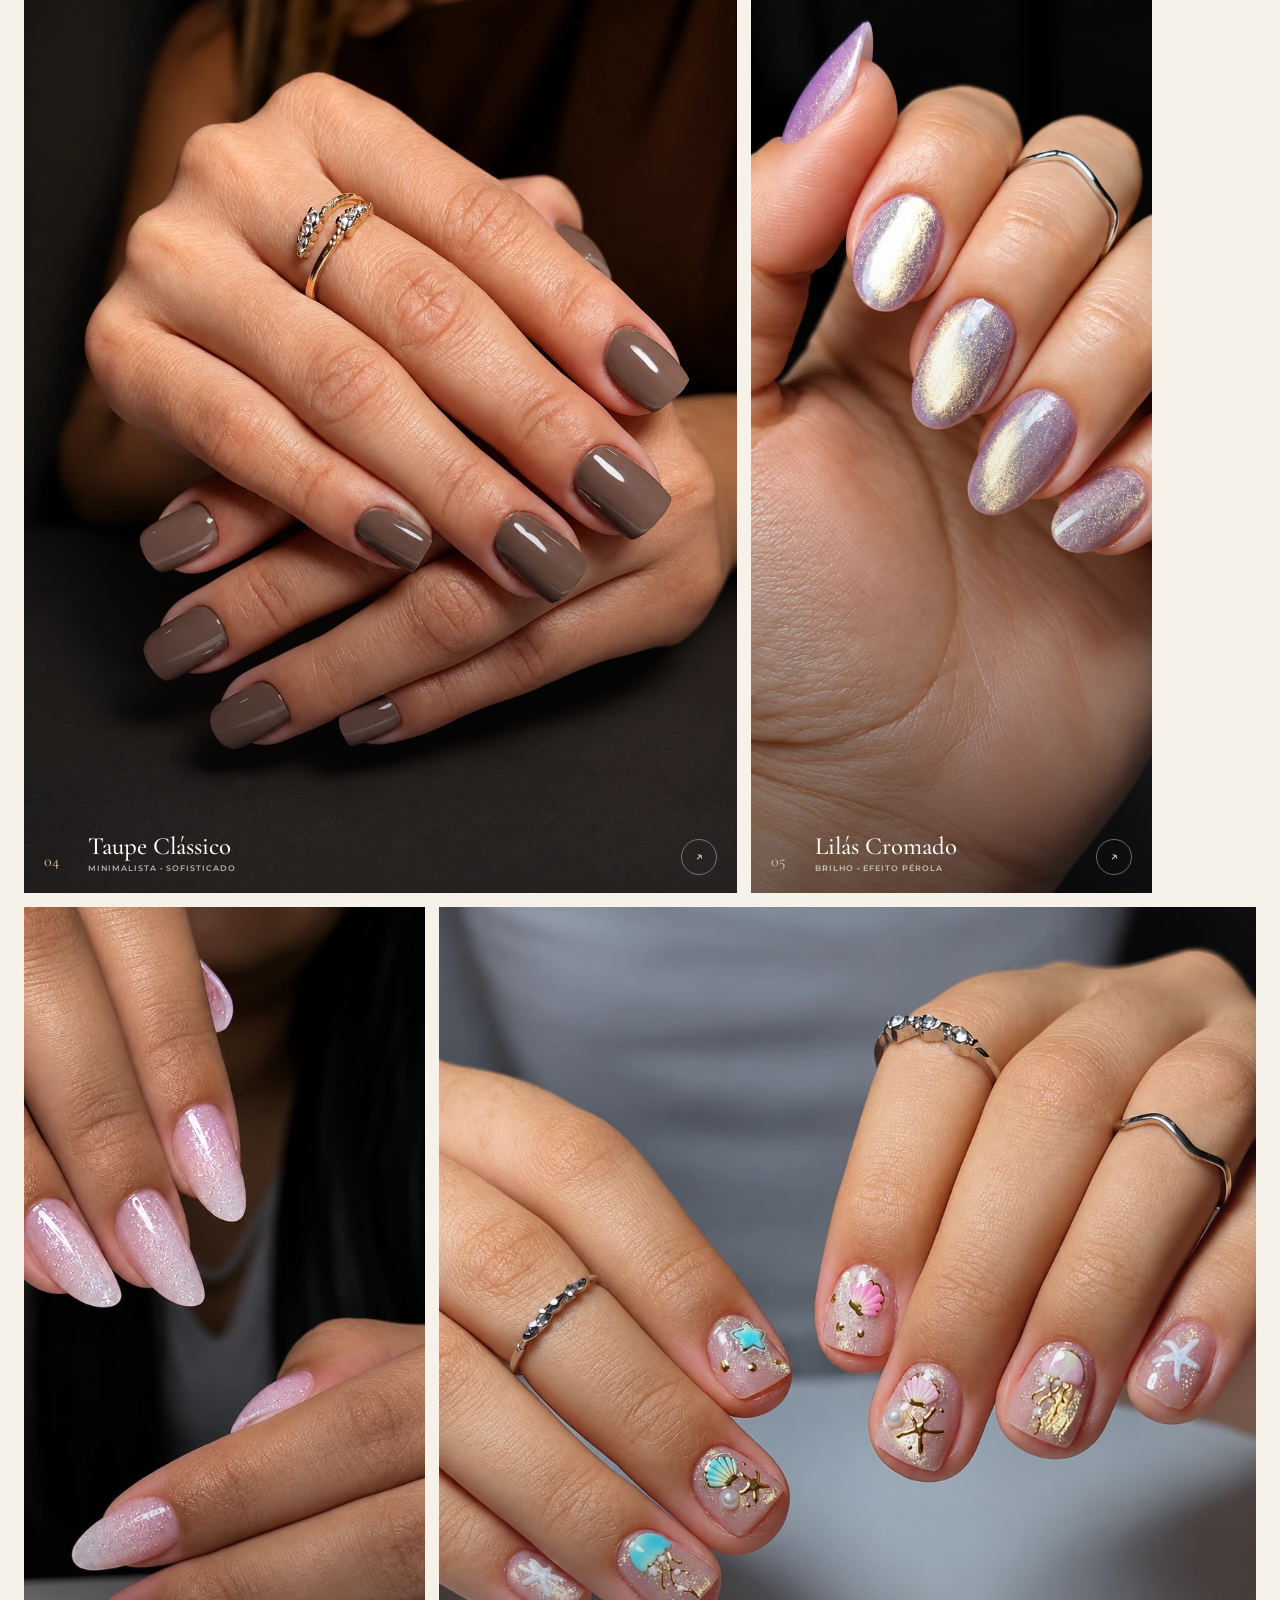
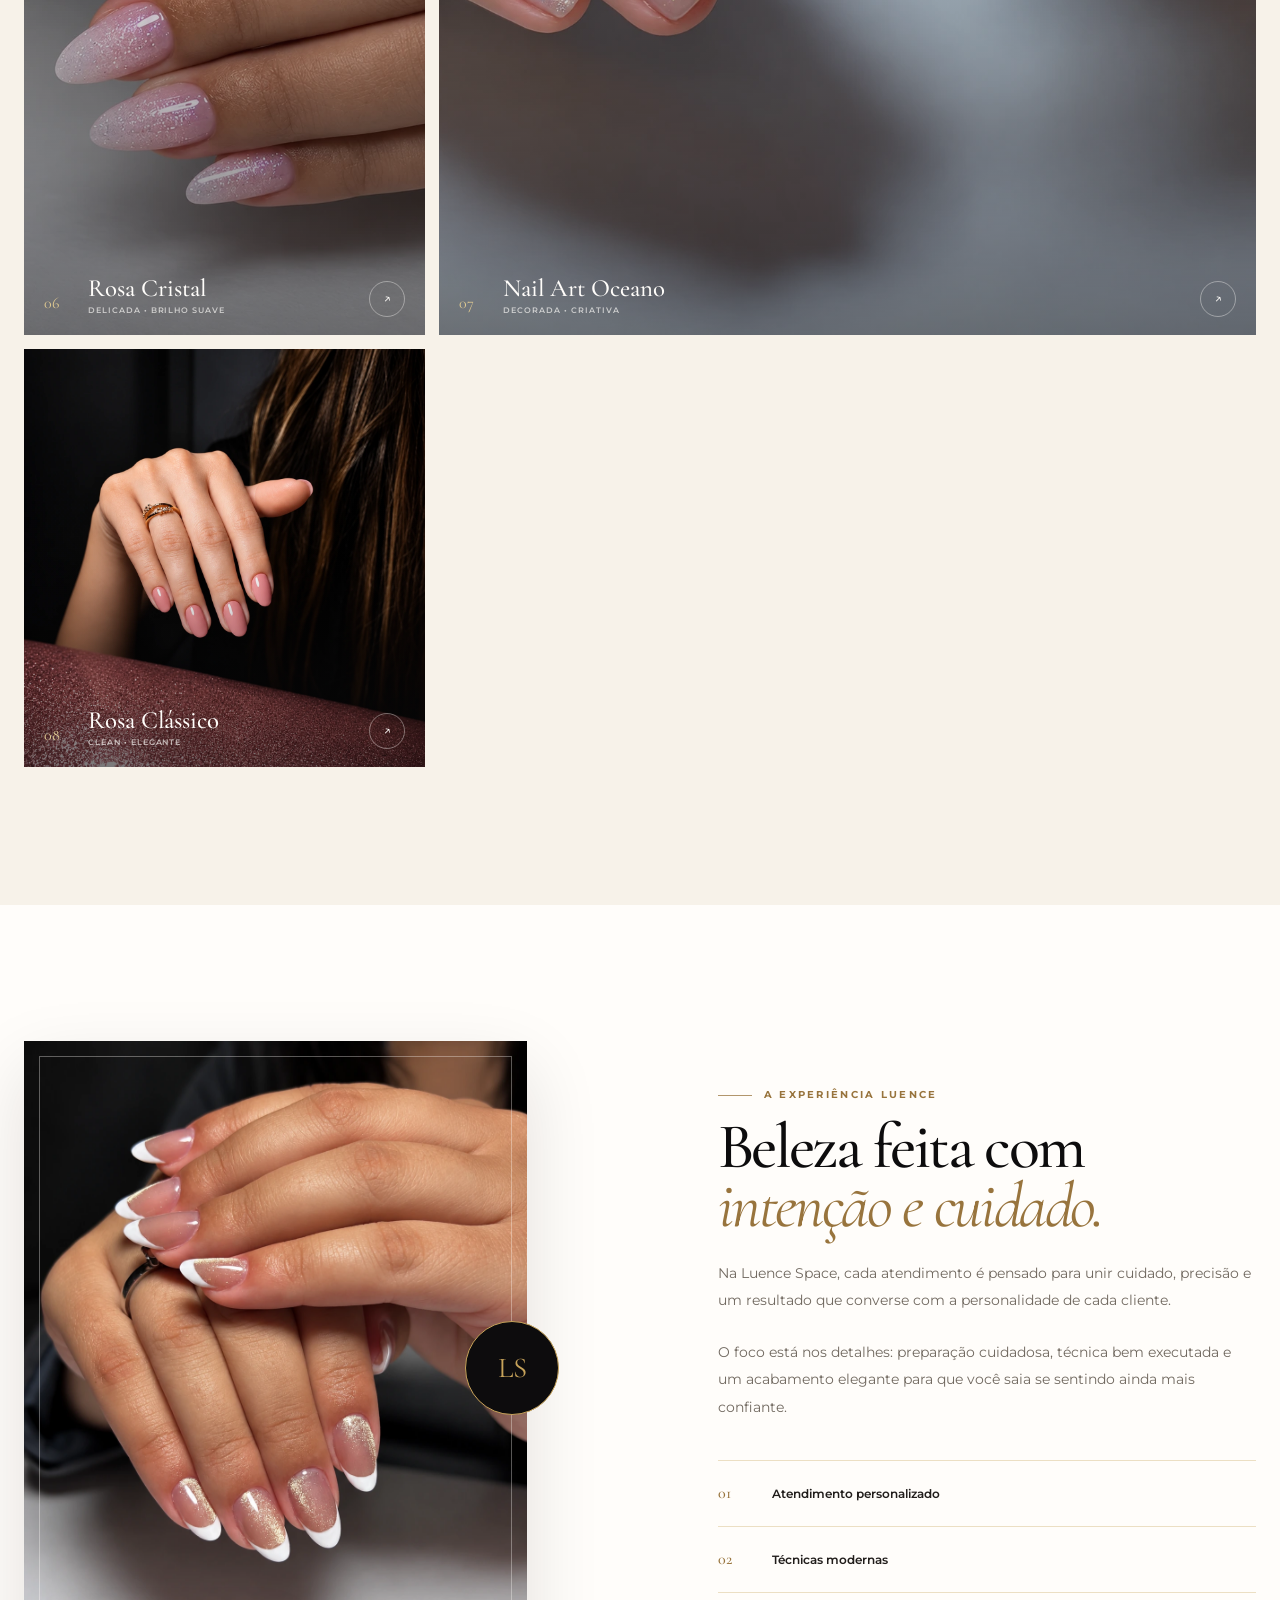
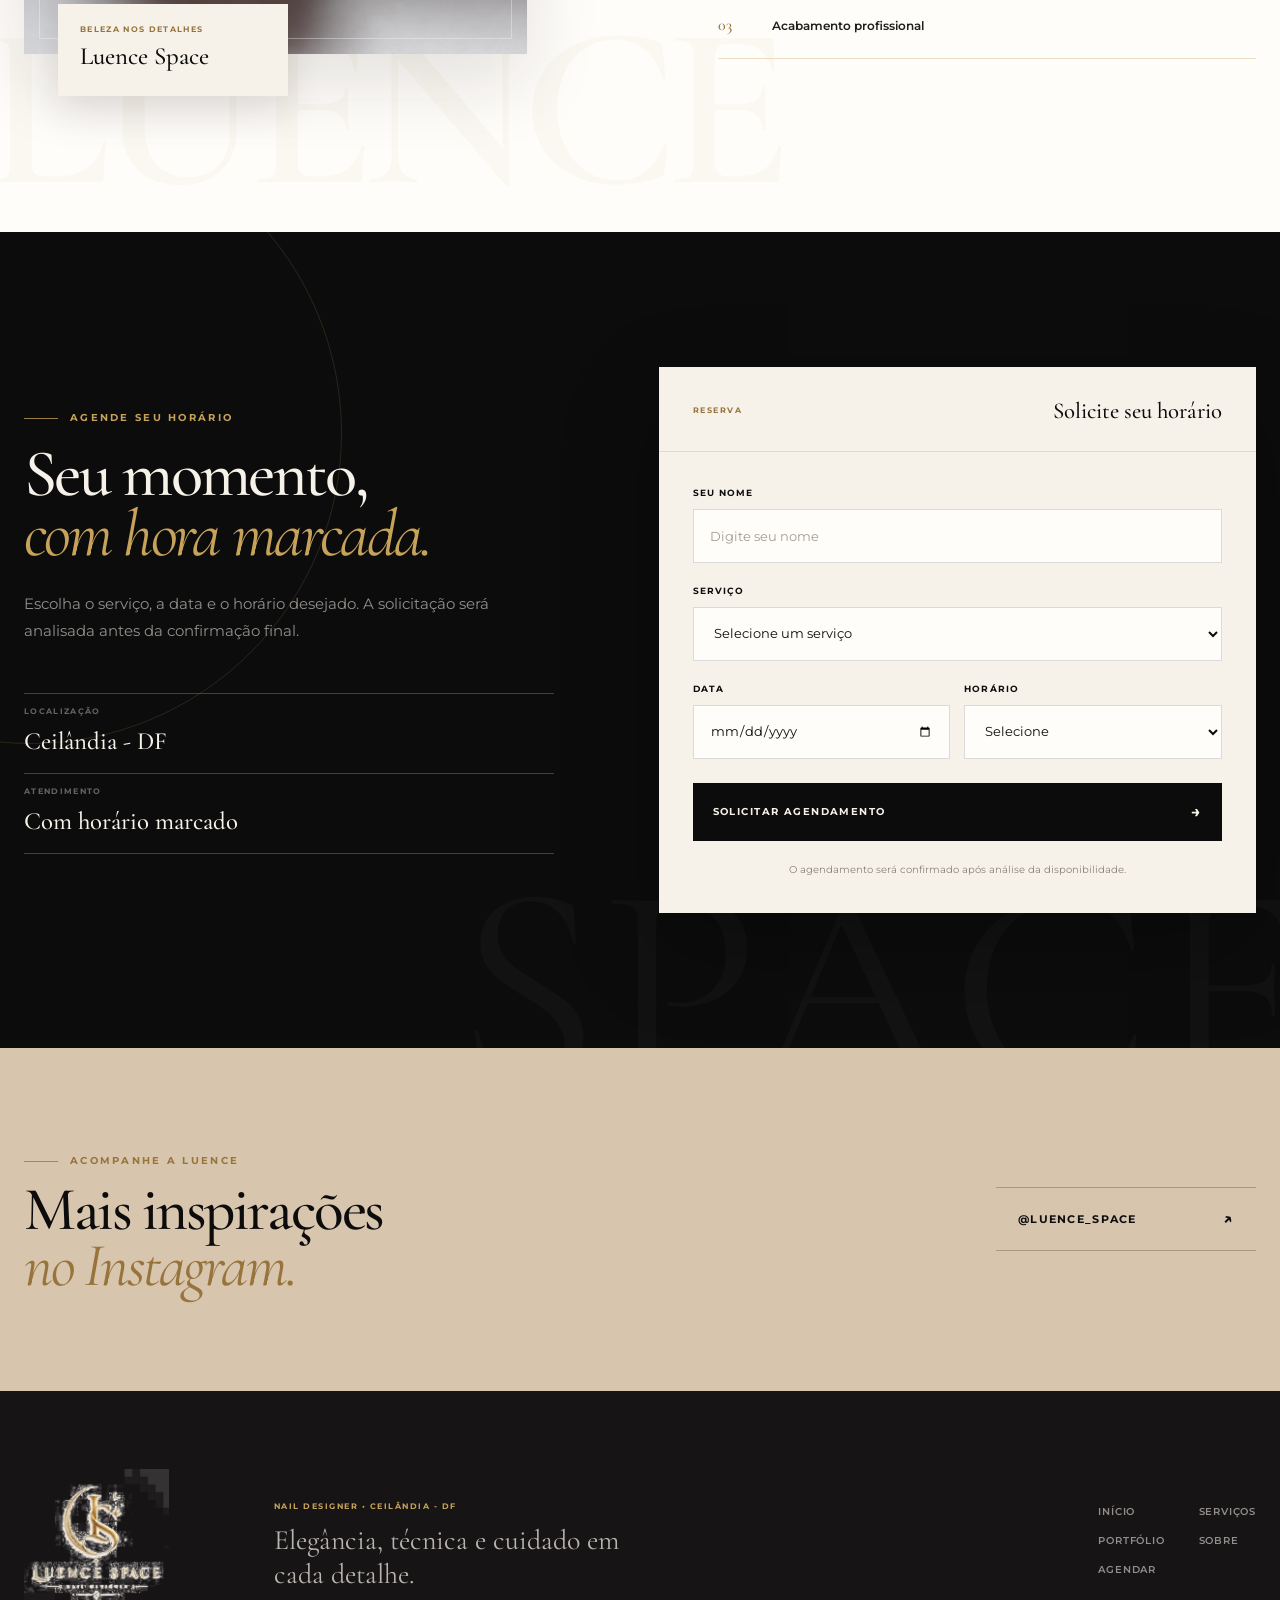
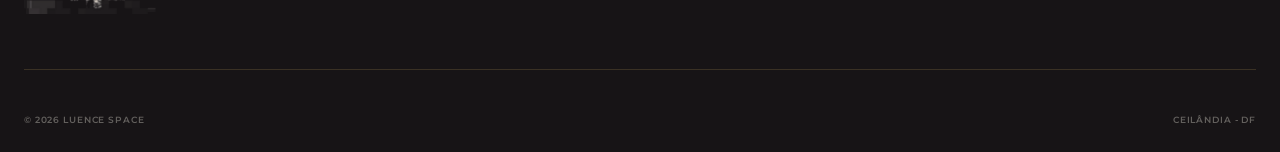
==== commit c66e7fc9: "Add files via upload" ====
--- a/index.html
+++ b/index.html
@@ -12,22 +12,18 @@
   <link href="https://fonts.googleapis.com/css2?family=Cormorant+Garamond:ital,wght@0,400;0,500;0,600;1,400;1,500&family=Montserrat:wght@400;500;600;700&display=swap" rel="stylesheet">
 
   <link rel="preload" href="luence-hero-main.webp?v=3" as="image" fetchpriority="high">
-  <link rel="stylesheet" href="style.css?v=2.0">
+  <link rel="stylesheet" href="style.css?v=3.0">
 </head>
-
 <body>
-
   <header class="site-header" id="site-header">
     <div class="header-container">
-
       <a class="brand" href="#inicio" aria-label="Luence Space - voltar ao início">
-        <img src="luence-space-logo.png?v=3" alt="Luence Space" width="150" height="150">
+        <img src="luence-space-logo.png?v=4" alt="Luence Space" width="150" height="150">
       </a>
 
       <nav class="main-nav" id="main-nav" aria-label="Navegação principal">
-
         <div class="nav-mobile-brand" aria-hidden="true">
-          <img src="luence-space-logo.png?v=3" alt="" width="150" height="150">
+          <img src="luence-space-logo.png?v=4" alt="" width="150" height="150">
         </div>
 
         <a href="#inicio" data-nav-section="inicio">Início</a>
@@ -35,39 +31,24 @@
         <a href="#portfolio" data-nav-section="portfolio">Portfólio</a>
         <a href="#sobre" data-nav-section="sobre">Sobre</a>
         <a class="nav-highlight" href="#agendar" data-nav-section="agendar">Agendar</a>
-
       </nav>
 
-      <button
-        class="menu-toggle"
-        id="menu-toggle"
-        type="button"
-        aria-label="Abrir menu"
-        aria-expanded="false"
-        aria-controls="main-nav"
-      >
+      <button class="menu-toggle" id="menu-toggle" type="button" aria-label="Abrir menu" aria-expanded="false" aria-controls="main-nav">
         <span></span>
         <span></span>
         <span></span>
       </button>
-
     </div>
   </header>
 
   <main>
-
     <section class="hero" id="inicio" data-section>
-
       <div class="hero-decoration hero-decoration-one" aria-hidden="true"></div>
       <div class="hero-decoration hero-decoration-two" aria-hidden="true"></div>
 
       <div class="hero-container">
-
         <div class="hero-content reveal">
-
-          <span class="section-eyebrow">
-            NAIL STUDIO • CEILÂNDIA - DF
-          </span>
+          <span class="section-eyebrow">NAIL STUDIO • CEILÂNDIA - DF</span>
 
           <h1>
             Elegância em
@@ -79,16 +60,8 @@
           </p>
 
           <div class="hero-actions">
-
-            <a class="primary-button" href="#agendar">
-              AGENDAR HORÁRIO
-            </a>
-
-            <a class="text-button" href="#portfolio">
-              CONHECER PORTFÓLIO
-              <span aria-hidden="true">↗</span>
-            </a>
-
+            <a class="primary-button" href="#agendar">AGENDAR HORÁRIO</a>
+            <a class="text-button" href="#portfolio">CONHECER PORTFÓLIO <span aria-hidden="true">↗</span></a>
           </div>
 
           <div class="hero-signature" aria-label="Diferenciais Luence Space">
@@ -96,44 +69,31 @@
             <span>Elegância</span>
             <span>Cuidado</span>
           </div>
-
         </div>
 
         <div class="hero-visual reveal" data-reveal-delay="120">
-
           <div class="hero-image-main">
+            <img src="luence-hero-main.webp?v=3" alt="Unhas rosadas com acabamento delicado da Luence Space" width="1200" height="1500" fetchpriority="high">
+          </div>
+
+          <div class="hero-image-secondary">
+            <img src="luence-hero-detail.webp?v=3" alt="Unhas peroladas em formato amendoado" width="960" height="1200" loading="eager">
+          </div>
+
+          <div class="hero-seal" aria-hidden="true">
             <img
-              src="luence-hero-main.webp?v=3"
-              alt="Francesinha com acabamento dourado da Luence Space"
-              width="1200"
-              height="1500"
-              fetchpriority="high"
+              src="luence-space-symbol.png?v=4"
+              alt=""
+              width="932"
+              height="900"
             >
-          </div>
-
-          <div class="hero-image-secondary">
-            <img
-              src="luence-hero-detail.webp?v=3"
-              alt="Unhas peroladas em formato amendoado"
-              width="960"
-              height="1200"
-              loading="eager"
-            >
-          </div>
-
-          <div class="hero-seal" aria-hidden="true">
-            <span>LUENCE</span>
-            <strong>LS</strong>
-            <span>SPACE</span>
           </div>
 
           <div class="hero-note">
             <span>ATENDIMENTO</span>
             <strong>Com horário marcado</strong>
           </div>
-
-        </div>
-
+        </div>
       </div>
 
       <div class="hero-bottom-line" aria-hidden="true">
@@ -141,651 +101,222 @@
         <i></i>
         <span>NAIL DESIGNER</span>
       </div>
-
     </section>
 
     <section class="services-section" id="servicos" data-section>
-
       <div class="section-container">
-
         <div class="services-intro reveal">
-
           <div class="section-heading section-heading-light">
-
-            <span class="section-eyebrow">
-              NOSSOS SERVIÇOS
-            </span>
-
+            <span class="section-eyebrow">NOSSOS SERVIÇOS</span>
             <h2>
               Técnica com um olhar
               <em>delicado e preciso.</em>
             </h2>
-
           </div>
 
           <p class="services-intro-copy">
             Cada serviço é realizado com atenção à estrutura, acabamento e estilo, respeitando a beleza natural de cada cliente.
           </p>
-
         </div>
 
         <div class="services-grid">
-
-          <article
-            class="service-card reveal"
-            data-service="Esmaltação em Gel"
-          >
-
+          <article class="service-card reveal" data-service="Esmaltação em Gel">
             <div class="service-card-top">
               <span class="service-number">01</span>
               <span class="service-tag">BRILHO & DURABILIDADE</span>
             </div>
-
             <div class="service-card-body">
-
-              <h3>
-                Esmaltação em Gel
-              </h3>
-
-              <p>
-                Acabamento uniforme, brilho intenso e maior durabilidade para uma rotina mais prática.
-              </p>
-
-            </div>
-
-            <a href="#agendar">
-              Escolher serviço
-              <span aria-hidden="true">→</span>
-            </a>
-
-          </article>
-
-          <article
-            class="service-card reveal"
-            data-reveal-delay="80"
-            data-service="Molde F1"
-          >
-
+              <h3>Esmaltação em Gel</h3>
+              <p>Acabamento uniforme, brilho intenso e maior durabilidade para uma rotina mais prática.</p>
+            </div>
+            <a href="#agendar">Escolher serviço <span aria-hidden="true">→</span></a>
+          </article>
+
+          <article class="service-card reveal" data-reveal-delay="80" data-service="Molde F1">
             <div class="service-card-top">
               <span class="service-number">02</span>
               <span class="service-tag">ESTRUTURA & ELEGÂNCIA</span>
             </div>
-
             <div class="service-card-body">
-
-              <h3>
-                Molde F1
-              </h3>
-
-              <p>
-                Alongamento moderno com estrutura elegante, resistente e acabamento sofisticado.
-              </p>
-
-            </div>
-
-            <a href="#agendar">
-              Escolher serviço
-              <span aria-hidden="true">→</span>
-            </a>
-
-          </article>
-
-          <article
-            class="service-card reveal"
-            data-reveal-delay="160"
-            data-service="Cuticulagem Russa"
-          >
-
+              <h3>Molde F1</h3>
+              <p>Alongamento moderno com estrutura elegante, resistente e acabamento sofisticado.</p>
+            </div>
+            <a href="#agendar">Escolher serviço <span aria-hidden="true">→</span></a>
+          </article>
+
+          <article class="service-card reveal" data-reveal-delay="160" data-service="Cuticulagem Russa">
             <div class="service-card-top">
               <span class="service-number">03</span>
               <span class="service-tag">PRECISÃO & CUIDADO</span>
             </div>
-
             <div class="service-card-body">
-
-              <h3>
-                Cuticulagem Russa
-              </h3>
-
-              <p>
-                Técnica de precisão para um contorno limpo, delicado e extremamente bem finalizado.
-              </p>
-
-            </div>
-
-            <a href="#agendar">
-              Escolher serviço
-              <span aria-hidden="true">→</span>
-            </a>
-
-          </article>
-
-        </div>
-
-      </div>
-
+              <h3>Cuticulagem Russa</h3>
+              <p>Técnica de precisão para um contorno limpo, delicado e extremamente bem finalizado.</p>
+            </div>
+            <a href="#agendar">Escolher serviço <span aria-hidden="true">→</span></a>
+          </article>
+        </div>
+      </div>
     </section>
 
     <section class="portfolio-section" id="portfolio" data-section>
-
       <div class="section-container">
-
         <div class="portfolio-heading reveal">
-
           <div class="section-heading">
-
-            <span class="section-eyebrow">
-              PORTFÓLIO
-            </span>
-
+            <span class="section-eyebrow">PORTFÓLIO</span>
             <h2>
               Assinatura Luence,
               <em>em cada composição.</em>
             </h2>
-
           </div>
 
           <p>
             Uma curadoria de trabalhos que valorizam delicadeza, brilho, técnica e personalidade em diferentes estilos.
           </p>
-
         </div>
 
         <div class="portfolio-toolbar reveal">
-
-          <div
-            class="portfolio-filters"
-            role="group"
-            aria-label="Filtrar portfólio"
-          >
-
-            <button
-              class="portfolio-filter is-active"
-              type="button"
-              data-filter="todos"
-              aria-pressed="true"
-            >
-              TODOS
-            </button>
-
-            <button
-              class="portfolio-filter"
-              type="button"
-              data-filter="francesinhas"
-              aria-pressed="false"
-            >
-              FRANCESINHAS
-            </button>
-
-            <button
-              class="portfolio-filter"
-              type="button"
-              data-filter="classicas"
-              aria-pressed="false"
-            >
-              CLÁSSICAS
-            </button>
-
-            <button
-              class="portfolio-filter"
-              type="button"
-              data-filter="metalizadas"
-              aria-pressed="false"
-            >
-              METALIZADAS
-            </button>
-
-            <button
-              class="portfolio-filter"
-              type="button"
-              data-filter="decoradas"
-              aria-pressed="false"
-            >
-              DECORADAS
-            </button>
-
-          </div>
-
-          <span class="portfolio-count">
-            <strong id="portfolio-count">08</strong>
-            trabalhos selecionados
-          </span>
-
+          <div class="portfolio-filters" role="group" aria-label="Filtrar portfólio">
+            <button class="portfolio-filter is-active" type="button" data-filter="todos" aria-pressed="true">TODOS</button>
+            <button class="portfolio-filter" type="button" data-filter="francesinhas" aria-pressed="false">FRANCESINHAS</button>
+            <button class="portfolio-filter" type="button" data-filter="classicas" aria-pressed="false">CLÁSSICAS</button>
+            <button class="portfolio-filter" type="button" data-filter="metalizadas" aria-pressed="false">METALIZADAS</button>
+            <button class="portfolio-filter" type="button" data-filter="decoradas" aria-pressed="false">DECORADAS</button>
+          </div>
+          <span class="portfolio-count"><strong id="portfolio-count">08</strong> trabalhos selecionados</span>
         </div>
 
         <div class="portfolio-grid" id="portfolio-grid">
-
-          <article
-            class="portfolio-item portfolio-item-featured reveal"
-            data-category="francesinhas metalizadas"
-          >
-
-            <button
-              class="portfolio-card"
-              type="button"
-              aria-label="Abrir Francesinha Dourada no portfólio"
-            >
-
-              <img
-                src="luence-portfolio-01-french-gold.webp?v=3"
-                alt="Francesinha branca com brilho dourado"
-                width="1200"
-                height="1500"
-                loading="lazy"
-                decoding="async"
-              >
-
-              <span class="portfolio-overlay">
-
-                <span class="portfolio-index">
-                  01
-                </span>
-
-                <span class="portfolio-meta">
-
-                  <strong>
-                    Francesinha Dourada
-                  </strong>
-
-                  <small>
-                    Delicada • Iluminada
-                  </small>
-
-                </span>
-
-                <span class="portfolio-open" aria-hidden="true">
-                  ↗
-                </span>
-
-              </span>
-
-            </button>
-
-          </article>
-
-          <article
-            class="portfolio-item reveal"
-            data-reveal-delay="70"
-            data-category="classicas"
-          >
-
-            <button
-              class="portfolio-card"
-              type="button"
-              aria-label="Abrir Branco Luminoso no portfólio"
-            >
-
-              <img
-                src="luence-portfolio-02-white-glow.webp?v=3"
-                alt="Unhas brancas com brilho delicado"
-                width="1000"
-                height="1250"
-                loading="lazy"
-                decoding="async"
-              >
-
-              <span class="portfolio-overlay">
-
-                <span class="portfolio-index">
-                  02
-                </span>
-
-                <span class="portfolio-meta">
-
-                  <strong>
-                    Branco Luminoso
-                  </strong>
-
-                  <small>
-                    Clássica • Clean
-                  </small>
-
-                </span>
-
-                <span class="portfolio-open" aria-hidden="true">
-                  ↗
-                </span>
-
-              </span>
-
-            </button>
-
-          </article>
-
-          <article
-            class="portfolio-item reveal"
-            data-reveal-delay="120"
-            data-category="metalizadas classicas"
-          >
-
-            <button
-              class="portfolio-card"
-              type="button"
-              aria-label="Abrir Pérola Champagne no portfólio"
-            >
-
-              <img
-                src="luence-portfolio-03-pearl-champagne.webp?v=3"
-                alt="Unhas peroladas em tom champagne"
-                width="1000"
-                height="1250"
-                loading="lazy"
-                decoding="async"
-              >
-
-              <span class="portfolio-overlay">
-
-                <span class="portfolio-index">
-                  03
-                </span>
-
-                <span class="portfolio-meta">
-
-                  <strong>
-                    Pérola Champagne
-                  </strong>
-
-                  <small>
-                    Metalizada • Elegante
-                  </small>
-
-                </span>
-
-                <span class="portfolio-open" aria-hidden="true">
-                  ↗
-                </span>
-
-              </span>
-
-            </button>
-
-          </article>
-
-          <article
-            class="portfolio-item portfolio-item-wide reveal"
-            data-category="classicas"
-          >
-
-            <button
-              class="portfolio-card"
-              type="button"
-              aria-label="Abrir Taupe Clássico no portfólio"
-            >
-
-              <img
-                src="luence-portfolio-04-taupe-classic.webp?v=3"
-                alt="Unhas em tom taupe com acabamento brilhante"
-                width="1000"
-                height="1250"
-                loading="lazy"
-                decoding="async"
-              >
-
-              <span class="portfolio-overlay">
-
-                <span class="portfolio-index">
-                  04
-                </span>
-
-                <span class="portfolio-meta">
-
-                  <strong>
-                    Taupe Clássico
-                  </strong>
-
-                  <small>
-                    Minimalista • Sofisticado
-                  </small>
-
-                </span>
-
-                <span class="portfolio-open" aria-hidden="true">
-                  ↗
-                </span>
-
-              </span>
-
-            </button>
-
-          </article>
-
-          <article
-            class="portfolio-item reveal"
-            data-reveal-delay="70"
-            data-category="metalizadas"
-          >
-
-            <button
-              class="portfolio-card"
-              type="button"
-              aria-label="Abrir Lilás Cromado no portfólio"
-            >
-
-              <img
-                src="luence-portfolio-05-lilac-chrome.webp?v=3"
-                alt="Unhas lilás com efeito cromado"
-                width="1100"
-                height="1100"
-                loading="lazy"
-                decoding="async"
-              >
-
-              <span class="portfolio-overlay">
-
-                <span class="portfolio-index">
-                  05
-                </span>
-
-                <span class="portfolio-meta">
-
-                  <strong>
-                    Lilás Cromado
-                  </strong>
-
-                  <small>
-                    Brilho • Efeito pérola
-                  </small>
-
-                </span>
-
-                <span class="portfolio-open" aria-hidden="true">
-                  ↗
-                </span>
-
-              </span>
-
-            </button>
-
-          </article>
-
-          <article
-            class="portfolio-item reveal"
-            data-reveal-delay="120"
-            data-category="classicas"
-          >
-
-            <button
-              class="portfolio-card"
-              type="button"
-              aria-label="Abrir Rosa Cristal no portfólio"
-            >
-
-              <img
-                src="luence-portfolio-06-soft-pink-glitter.webp?v=3"
-                alt="Unhas rosadas com brilho suave"
-                width="1000"
-                height="1250"
-                loading="lazy"
-                decoding="async"
-              >
-
-              <span class="portfolio-overlay">
-
-                <span class="portfolio-index">
-                  06
-                </span>
-
-                <span class="portfolio-meta">
-
-                  <strong>
-                    Rosa Cristal
-                  </strong>
-
-                  <small>
-                    Delicada • Brilho suave
-                  </small>
-
-                </span>
-
-                <span class="portfolio-open" aria-hidden="true">
-                  ↗
-                </span>
-
-              </span>
-
-            </button>
-
-          </article>
-
-          <article
-            class="portfolio-item portfolio-item-landscape reveal"
-            data-category="decoradas"
-          >
-
-            <button
-              class="portfolio-card"
-              type="button"
-              aria-label="Abrir Nail Art Oceano no portfólio"
-            >
-
-              <img
-                src="luence-portfolio-07-sea-nail-art.webp?v=3"
-                alt="Nail art com elementos inspirados no oceano"
-                width="1400"
-                height="1075"
-                loading="lazy"
-                decoding="async"
-              >
-
-              <span class="portfolio-overlay">
-
-                <span class="portfolio-index">
-                  07
-                </span>
-
-                <span class="portfolio-meta">
-
-                  <strong>
-                    Nail Art Oceano
-                  </strong>
-
-                  <small>
-                    Decorada • Criativa
-                  </small>
-
-                </span>
-
-                <span class="portfolio-open" aria-hidden="true">
-                  ↗
-                </span>
-
-              </span>
-
-            </button>
-
-          </article>
-
-          <article
-            class="portfolio-item reveal"
-            data-reveal-delay="80"
-            data-category="classicas"
-          >
-
-            <button
-              class="portfolio-card"
-              type="button"
-              aria-label="Abrir Rosa Clássico no portfólio"
-            >
-
-              <img
-                src="luence-portfolio-08-soft-pink-clean.webp?v=3"
-                alt="Unhas rosa clássico com acabamento brilhante"
-                width="1254"
-                height="1254"
-                loading="lazy"
-                decoding="async"
-              >
-
-              <span class="portfolio-overlay">
-
-                <span class="portfolio-index">
-                  08
-                </span>
-
-                <span class="portfolio-meta">
-
-                  <strong>
-                    Rosa Clássico
-                  </strong>
-
-                  <small>
-                    Clean • Elegante
-                  </small>
-
-                </span>
-
-                <span class="portfolio-open" aria-hidden="true">
-                  ↗
-                </span>
-
-              </span>
-
-            </button>
-
-          </article>
-
-        </div>
-
-      </div>
-
+          <article class="portfolio-item portfolio-item-featured reveal" data-category="francesinhas metalizadas">
+            <button class="portfolio-card" type="button" aria-label="Abrir Francesinha Dourada no portfólio">
+              <img src="luence-portfolio-01-french-gold.webp?v=3" alt="Francesinha branca com brilho dourado" width="1200" height="1500" loading="lazy" decoding="async">
+              <span class="portfolio-overlay">
+                <span class="portfolio-index">01</span>
+                <span class="portfolio-meta">
+                  <strong>Francesinha Dourada</strong>
+                  <small>Delicada • Iluminada</small>
+                </span>
+                <span class="portfolio-open" aria-hidden="true">↗</span>
+              </span>
+            </button>
+          </article>
+
+          <article class="portfolio-item reveal" data-reveal-delay="70" data-category="classicas">
+            <button class="portfolio-card" type="button" aria-label="Abrir Branco Luminoso no portfólio">
+              <img src="luence-portfolio-02-white-glow.webp?v=3" alt="Unhas brancas com brilho delicado" width="1000" height="1250" loading="lazy" decoding="async">
+              <span class="portfolio-overlay">
+                <span class="portfolio-index">02</span>
+                <span class="portfolio-meta">
+                  <strong>Branco Luminoso</strong>
+                  <small>Clássica • Clean</small>
+                </span>
+                <span class="portfolio-open" aria-hidden="true">↗</span>
+              </span>
+            </button>
+          </article>
+
+          <article class="portfolio-item reveal" data-reveal-delay="120" data-category="metalizadas classicas">
+            <button class="portfolio-card" type="button" aria-label="Abrir Pérola Champagne no portfólio">
+              <img src="luence-portfolio-03-pearl-champagne.webp?v=3" alt="Unhas peroladas em tom champagne" width="1000" height="1250" loading="lazy" decoding="async">
+              <span class="portfolio-overlay">
+                <span class="portfolio-index">03</span>
+                <span class="portfolio-meta">
+                  <strong>Pérola Champagne</strong>
+                  <small>Metalizada • Elegante</small>
+                </span>
+                <span class="portfolio-open" aria-hidden="true">↗</span>
+              </span>
+            </button>
+          </article>
+
+          <article class="portfolio-item portfolio-item-wide reveal" data-category="classicas">
+            <button class="portfolio-card" type="button" aria-label="Abrir Taupe Clássico no portfólio">
+              <img src="luence-portfolio-04-taupe-classic.webp?v=3" alt="Unhas em tom taupe com acabamento brilhante" width="1000" height="1250" loading="lazy" decoding="async">
+              <span class="portfolio-overlay">
+                <span class="portfolio-index">04</span>
+                <span class="portfolio-meta">
+                  <strong>Taupe Clássico</strong>
+                  <small>Minimalista • Sofisticado</small>
+                </span>
+                <span class="portfolio-open" aria-hidden="true">↗</span>
+              </span>
+            </button>
+          </article>
+
+          <article class="portfolio-item reveal" data-reveal-delay="70" data-category="metalizadas">
+            <button class="portfolio-card" type="button" aria-label="Abrir Lilás Cromado no portfólio">
+              <img src="luence-portfolio-05-lilac-chrome.webp?v=3" alt="Unhas lilás com efeito cromado" width="1100" height="1100" loading="lazy" decoding="async">
+              <span class="portfolio-overlay">
+                <span class="portfolio-index">05</span>
+                <span class="portfolio-meta">
+                  <strong>Lilás Cromado</strong>
+                  <small>Brilho • Efeito pérola</small>
+                </span>
+                <span class="portfolio-open" aria-hidden="true">↗</span>
+              </span>
+            </button>
+          </article>
+
+          <article class="portfolio-item reveal" data-reveal-delay="120" data-category="classicas">
+            <button class="portfolio-card" type="button" aria-label="Abrir Rosa Cristal no portfólio">
+              <img src="luence-portfolio-06-soft-pink-glitter.webp?v=3" alt="Unhas rosadas com brilho suave" width="1000" height="1250" loading="lazy" decoding="async">
+              <span class="portfolio-overlay">
+                <span class="portfolio-index">06</span>
+                <span class="portfolio-meta">
+                  <strong>Rosa Cristal</strong>
+                  <small>Delicada • Brilho suave</small>
+                </span>
+                <span class="portfolio-open" aria-hidden="true">↗</span>
+              </span>
+            </button>
+          </article>
+
+          <article class="portfolio-item portfolio-item-landscape reveal" data-category="decoradas">
+            <button class="portfolio-card" type="button" aria-label="Abrir Nail Art Oceano no portfólio">
+              <img src="luence-portfolio-07-sea-nail-art.webp?v=3" alt="Nail art com elementos inspirados no oceano" width="1400" height="1075" loading="lazy" decoding="async">
+              <span class="portfolio-overlay">
+                <span class="portfolio-index">07</span>
+                <span class="portfolio-meta">
+                  <strong>Nail Art Oceano</strong>
+                  <small>Decorada • Criativa</small>
+                </span>
+                <span class="portfolio-open" aria-hidden="true">↗</span>
+              </span>
+            </button>
+          </article>
+
+          <article class="portfolio-item reveal" data-reveal-delay="80" data-category="classicas">
+            <button class="portfolio-card" type="button" aria-label="Abrir Rosa Clássico no portfólio">
+              <img src="luence-portfolio-08-soft-pink-clean.webp?v=3" alt="Unhas rosa clássico com acabamento brilhante" width="1254" height="1254" loading="lazy" decoding="async">
+              <span class="portfolio-overlay">
+                <span class="portfolio-index">08</span>
+                <span class="portfolio-meta">
+                  <strong>Rosa Clássico</strong>
+                  <small>Clean • Elegante</small>
+                </span>
+                <span class="portfolio-open" aria-hidden="true">↗</span>
+              </span>
+            </button>
+          </article>
+        </div>
+      </div>
     </section>
 
     <section class="about-section" id="sobre" data-section>
-
       <div class="section-container about-container">
-
         <div class="about-gallery reveal">
-
           <div class="about-image-main">
-
-            <img
-              src="luence-portfolio-01-french-gold.webp?v=3"
-              alt="Francesinha dourada realizada pela Luence Space"
-              width="1200"
-              height="1500"
-              loading="lazy"
-              decoding="async"
-            >
-
-          </div>
-
-          <div class="about-monogram" aria-hidden="true">
-            LS
-          </div>
-
+            <img src="luence-portfolio-01-french-gold.webp?v=3" alt="Francesinha dourada realizada pela Luence Space" width="1200" height="1500" loading="lazy" decoding="async">
+          </div>
+          <div class="about-monogram" aria-hidden="true">LS</div>
           <div class="about-caption">
             <span>BELEZA NOS DETALHES</span>
             <strong>Luence Space</strong>
           </div>
-
         </div>
 
         <div class="about-content reveal" data-reveal-delay="100">
-
-          <span class="section-eyebrow">
-            A EXPERIÊNCIA LUENCE
-          </span>
-
+          <span class="section-eyebrow">A EXPERIÊNCIA LUENCE</span>
           <h2>
             Beleza feita com
             <em>intenção e cuidado.</em>
@@ -800,40 +331,27 @@
           </p>
 
           <div class="about-features">
-
             <div>
               <strong>01</strong>
               <span>Atendimento personalizado</span>
             </div>
-
             <div>
               <strong>02</strong>
               <span>Técnicas modernas</span>
             </div>
-
             <div>
               <strong>03</strong>
               <span>Acabamento profissional</span>
             </div>
-
-          </div>
-
-        </div>
-
-      </div>
-
+          </div>
+        </div>
+      </div>
     </section>
 
     <section class="booking-section" id="agendar" data-section>
-
       <div class="section-container booking-container">
-
         <div class="booking-intro reveal">
-
-          <span class="section-eyebrow">
-            AGENDE SEU HORÁRIO
-          </span>
-
+          <span class="section-eyebrow">AGENDE SEU HORÁRIO</span>
           <h2>
             Seu momento,
             <em>com hora marcada.</em>
@@ -844,112 +362,49 @@
           </p>
 
           <div class="booking-info">
-
             <div>
               <span>LOCALIZAÇÃO</span>
               <strong>Ceilândia - DF</strong>
             </div>
-
             <div>
               <span>ATENDIMENTO</span>
               <strong>Com horário marcado</strong>
             </div>
-
-          </div>
-
+          </div>
         </div>
 
         <div class="booking-card reveal" data-reveal-delay="100">
-
           <div class="booking-card-header">
             <span>RESERVA</span>
             <strong>Solicite seu horário</strong>
           </div>
 
           <form class="booking-form" id="booking-form" novalidate>
-
             <div class="form-group form-group-full">
-
-              <label for="booking-name">
-                Seu nome
-              </label>
-
-              <input
-                id="booking-name"
-                name="name"
-                type="text"
-                placeholder="Digite seu nome"
-                autocomplete="name"
-                required
-              >
-
+              <label for="booking-name">Seu nome</label>
+              <input id="booking-name" name="name" type="text" placeholder="Digite seu nome" autocomplete="name" required>
             </div>
 
             <div class="form-group form-group-full">
-
-              <label for="booking-service">
-                Serviço
-              </label>
-
-              <select
-                id="booking-service"
-                name="service"
-                required
-              >
-
-                <option value="">
-                  Selecione um serviço
-                </option>
-
-                <option value="Esmaltação em Gel">
-                  Esmaltação em Gel
-                </option>
-
-                <option value="Molde F1">
-                  Molde F1
-                </option>
-
-                <option value="Cuticulagem Russa">
-                  Cuticulagem Russa
-                </option>
-
+              <label for="booking-service">Serviço</label>
+              <select id="booking-service" name="service" required>
+                <option value="">Selecione um serviço</option>
+                <option value="Esmaltação em Gel">Esmaltação em Gel</option>
+                <option value="Molde F1">Molde F1</option>
+                <option value="Cuticulagem Russa">Cuticulagem Russa</option>
               </select>
-
             </div>
 
             <div class="form-row">
-
               <div class="form-group">
-
-                <label for="booking-date">
-                  Data
-                </label>
-
-                <input
-                  id="booking-date"
-                  name="date"
-                  type="date"
-                  required
-                >
-
+                <label for="booking-date">Data</label>
+                <input id="booking-date" name="date" type="date" required>
               </div>
 
               <div class="form-group">
-
-                <label for="booking-time">
-                  Horário
-                </label>
-
-                <select
-                  id="booking-time"
-                  name="time"
-                  required
-                >
-
-                  <option value="">
-                    Selecione
-                  </option>
-
+                <label for="booking-time">Horário</label>
+                <select id="booking-time" name="time" required>
+                  <option value="">Selecione</option>
                   <option value="09:00">09:00</option>
                   <option value="10:00">10:00</option>
                   <option value="11:00">11:00</option>
@@ -959,194 +414,81 @@
                   <option value="16:00">16:00</option>
                   <option value="17:00">17:00</option>
                   <option value="18:00">18:00</option>
-
                 </select>
-
               </div>
-
             </div>
 
             <button class="booking-submit" type="submit">
-
-              <span>
-                SOLICITAR AGENDAMENTO
-              </span>
-
-              <span aria-hidden="true">
-                →
-              </span>
-
-            </button>
-
-            <p class="booking-note">
-              O agendamento será confirmado após análise da disponibilidade.
-            </p>
-
-            <div
-              class="booking-form-message"
-              id="booking-form-message"
-              role="status"
-              aria-live="polite"
-              hidden
-            ></div>
-
+              <span>SOLICITAR AGENDAMENTO</span>
+              <span aria-hidden="true">→</span>
+            </button>
+
+            <p class="booking-note">O agendamento será confirmado após análise da disponibilidade.</p>
+            <div class="booking-form-message" id="booking-form-message" role="status" aria-live="polite" hidden></div>
           </form>
-
-        </div>
-
-      </div>
-
+        </div>
+      </div>
     </section>
 
     <section class="instagram-section">
-
       <div class="section-container instagram-container reveal">
-
         <div>
-
-          <span class="section-eyebrow">
-            ACOMPANHE A LUENCE
-          </span>
-
+          <span class="section-eyebrow">ACOMPANHE A LUENCE</span>
           <h2>
             Mais inspirações
             <em>no Instagram.</em>
           </h2>
-
-        </div>
-
-        <a
-          class="instagram-button"
-          href="https://www.instagram.com/luence_space/"
-          target="_blank"
-          rel="noopener noreferrer"
-        >
-
-          <span>
-            @LUENCE_SPACE
-          </span>
-
-          <span aria-hidden="true">
-            ↗
-          </span>
-
+        </div>
+
+        <a class="instagram-button" href="https://www.instagram.com/luence_space/" target="_blank" rel="noopener noreferrer">
+          <span>@LUENCE_SPACE</span>
+          <span aria-hidden="true">↗</span>
         </a>
-
-      </div>
-
-    </section>
-
+      </div>
+    </section>
   </main>
 
   <footer class="site-footer">
-
     <div class="section-container footer-top">
-
-      <a
-        class="footer-brand"
-        href="#inicio"
-        aria-label="Luence Space - voltar ao início"
-      >
-
-        <img
-          src="luence-space-logo.png?v=3"
-          alt="Luence Space"
-          width="150"
-          height="150"
-          loading="lazy"
-        >
-
+      <a class="footer-brand" href="#inicio" aria-label="Luence Space - voltar ao início">
+        <img src="luence-space-logo.png?v=4" alt="Luence Space" width="150" height="150" loading="lazy">
       </a>
 
       <div class="footer-statement">
-
-        <span>
-          NAIL DESIGNER • CEILÂNDIA - DF
-        </span>
-
-        <p>
-          Elegância, técnica e cuidado em cada detalhe.
-        </p>
-
-      </div>
-
-      <nav
-        class="footer-links"
-        aria-label="Navegação do rodapé"
-      >
-
+        <span>NAIL DESIGNER • CEILÂNDIA - DF</span>
+        <p>Elegância, técnica e cuidado em cada detalhe.</p>
+      </div>
+
+      <nav class="footer-links" aria-label="Navegação do rodapé">
         <a href="#inicio">Início</a>
         <a href="#servicos">Serviços</a>
         <a href="#portfolio">Portfólio</a>
         <a href="#sobre">Sobre</a>
         <a href="#agendar">Agendar</a>
-
       </nav>
-
     </div>
 
     <div class="section-container footer-bottom">
       <span>© 2026 Luence Space</span>
       <span>Ceilândia - DF</span>
     </div>
-
   </footer>
 
-  <div
-    class="portfolio-lightbox"
-    id="portfolio-lightbox"
-    hidden
-    aria-hidden="true"
-  >
-
-    <button
-      class="lightbox-close"
-      id="lightbox-close"
-      type="button"
-      aria-label="Fechar imagem"
-    >
-      ×
-    </button>
-
-    <button
-      class="lightbox-nav lightbox-prev"
-      id="lightbox-prev"
-      type="button"
-      aria-label="Imagem anterior"
-    >
-      ←
-    </button>
+  <div class="portfolio-lightbox" id="portfolio-lightbox" hidden aria-hidden="true">
+    <button class="lightbox-close" id="lightbox-close" type="button" aria-label="Fechar imagem">×</button>
+    <button class="lightbox-nav lightbox-prev" id="lightbox-prev" type="button" aria-label="Imagem anterior">←</button>
 
     <figure class="lightbox-figure">
-
-      <img
-        id="lightbox-image"
-        src=""
-        alt=""
-      >
-
+      <img id="lightbox-image" src="" alt="">
       <figcaption class="lightbox-caption">
-
         <span id="lightbox-counter"></span>
-
         <strong id="lightbox-title"></strong>
-
       </figcaption>
-
     </figure>
 
-    <button
-      class="lightbox-nav lightbox-next"
-      id="lightbox-next"
-      type="button"
-      aria-label="Próxima imagem"
-    >
-      →
-    </button>
-
+    <button class="lightbox-nav lightbox-next" id="lightbox-next" type="button" aria-label="Próxima imagem">→</button>
   </div>
 
   <script src="script.js?v=2.0" defer></script>
-
 </body>
 </html>
--- a/style.css
+++ b/style.css
@@ -174,14 +174,16 @@
 }
 
 .brand {
-  width: 112px;
+  width: 132px;
   flex: 0 0 auto;
 }
 
 .brand img {
-  width: 112px;
-  height: 64px;
+  width: 132px;
+  height: 76px;
   object-fit: contain;
+  object-position: left center;
+  filter: contrast(1.04) saturate(1.03);
 }
 
 .main-nav {
@@ -500,32 +502,26 @@
   right: -18px;
   bottom: 28px;
   z-index: 4;
-  width: 118px;
-  height: 118px;
+  width: 124px;
+  height: 124px;
   display: grid;
-  place-content: center;
-  justify-items: center;
+  place-items: center;
   border: 1px solid var(--gold-line);
   border-radius: 50%;
-  background: rgba(247, 242, 233, 0.92);
+  background: rgba(247, 242, 233, 0.94);
   box-shadow: 0 14px 36px rgba(26, 18, 13, 0.08);
   backdrop-filter: blur(10px);
-}
-
-.hero-seal span {
-  color: var(--gold-dark);
-  font-size: 0.45rem;
-  font-weight: 700;
-  letter-spacing: 0.25em;
-}
-
-.hero-seal strong {
-  margin: 0 0 1px;
-  color: var(--gold-dark);
-  font-family: "Cormorant Garamond", serif;
-  font-size: 2.15rem;
-  font-weight: 500;
-  line-height: 1;
+  -webkit-backdrop-filter: blur(10px);
+}
+
+.hero-seal img {
+  width: 78px;
+  height: 78px;
+  object-fit: contain;
+  filter:
+    contrast(1.05)
+    saturate(1.04)
+    drop-shadow(0 2px 5px rgba(157, 121, 57, 0.12));
 }
 
 .hero-note {
@@ -1382,14 +1378,14 @@
 }
 
 .footer-brand {
-  width: 135px;
-  background: var(--ivory);
+  width: 145px;
 }
 
 .footer-brand img {
-  width: 135px;
-  height: 135px;
+  width: 145px;
+  height: 145px;
   object-fit: contain;
+  filter: contrast(1.04) saturate(1.03);
 }
 
 .footer-statement span {
@@ -1598,12 +1594,13 @@
   }
 
   .brand {
-    width: 96px;
+    width: 110px;
   }
 
   .brand img {
-    width: 96px;
-    height: 56px;
+    width: 110px;
+    height: 64px;
+    object-position: left center;
   }
 
   .menu-toggle {
@@ -1928,16 +1925,13 @@
   .hero-seal {
     right: 0;
     bottom: 13px;
-    width: 92px;
-    height: 92px;
-  }
-
-  .hero-seal strong {
-    font-size: 1.7rem;
-  }
-
-  .hero-seal span {
-    font-size: 0.36rem;
+    width: 94px;
+    height: 94px;
+  }
+
+  .hero-seal img {
+    width: 58px;
+    height: 58px;
   }
 
   .hero-note {
@@ -2195,6 +2189,11 @@
     height: 82px;
   }
 
+  .hero-seal img {
+    width: 50px;
+    height: 50px;
+  }
+
   .portfolio-item,
   .portfolio-item-featured,
   .portfolio-item-wide {
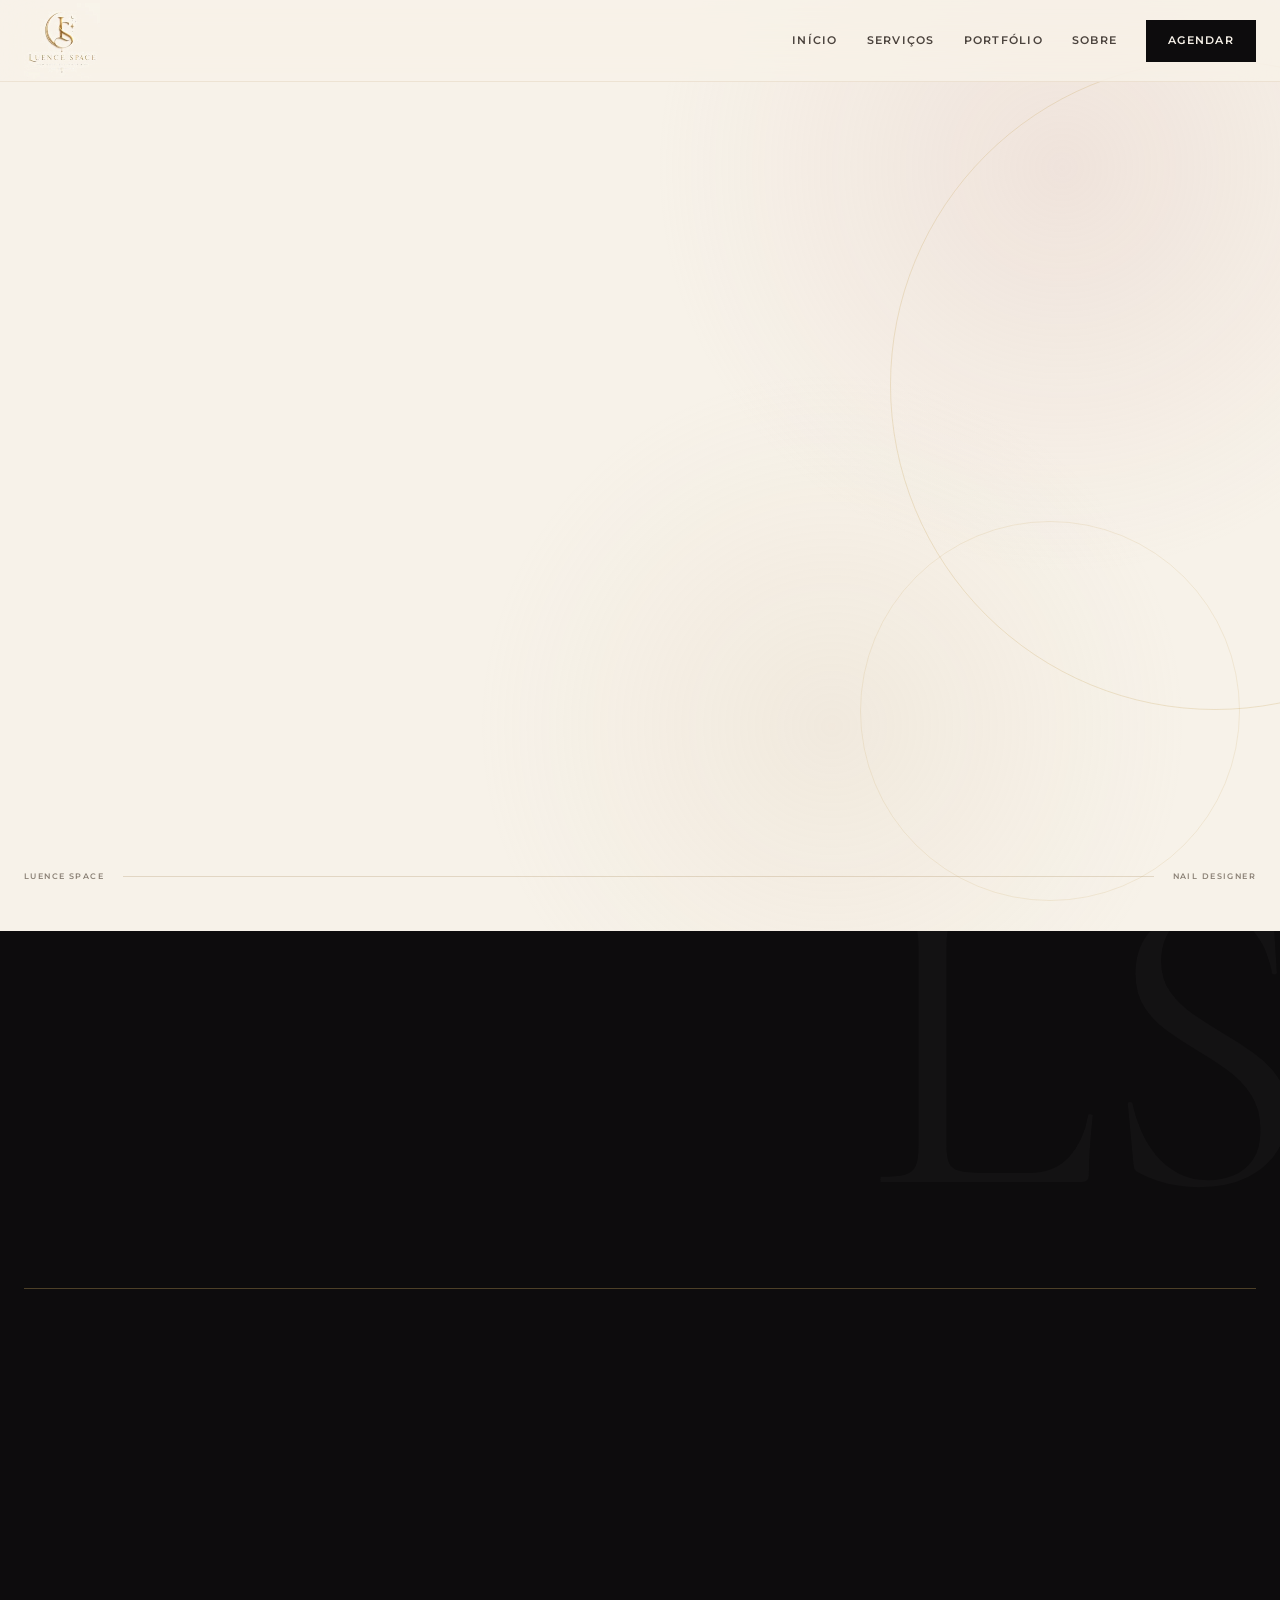
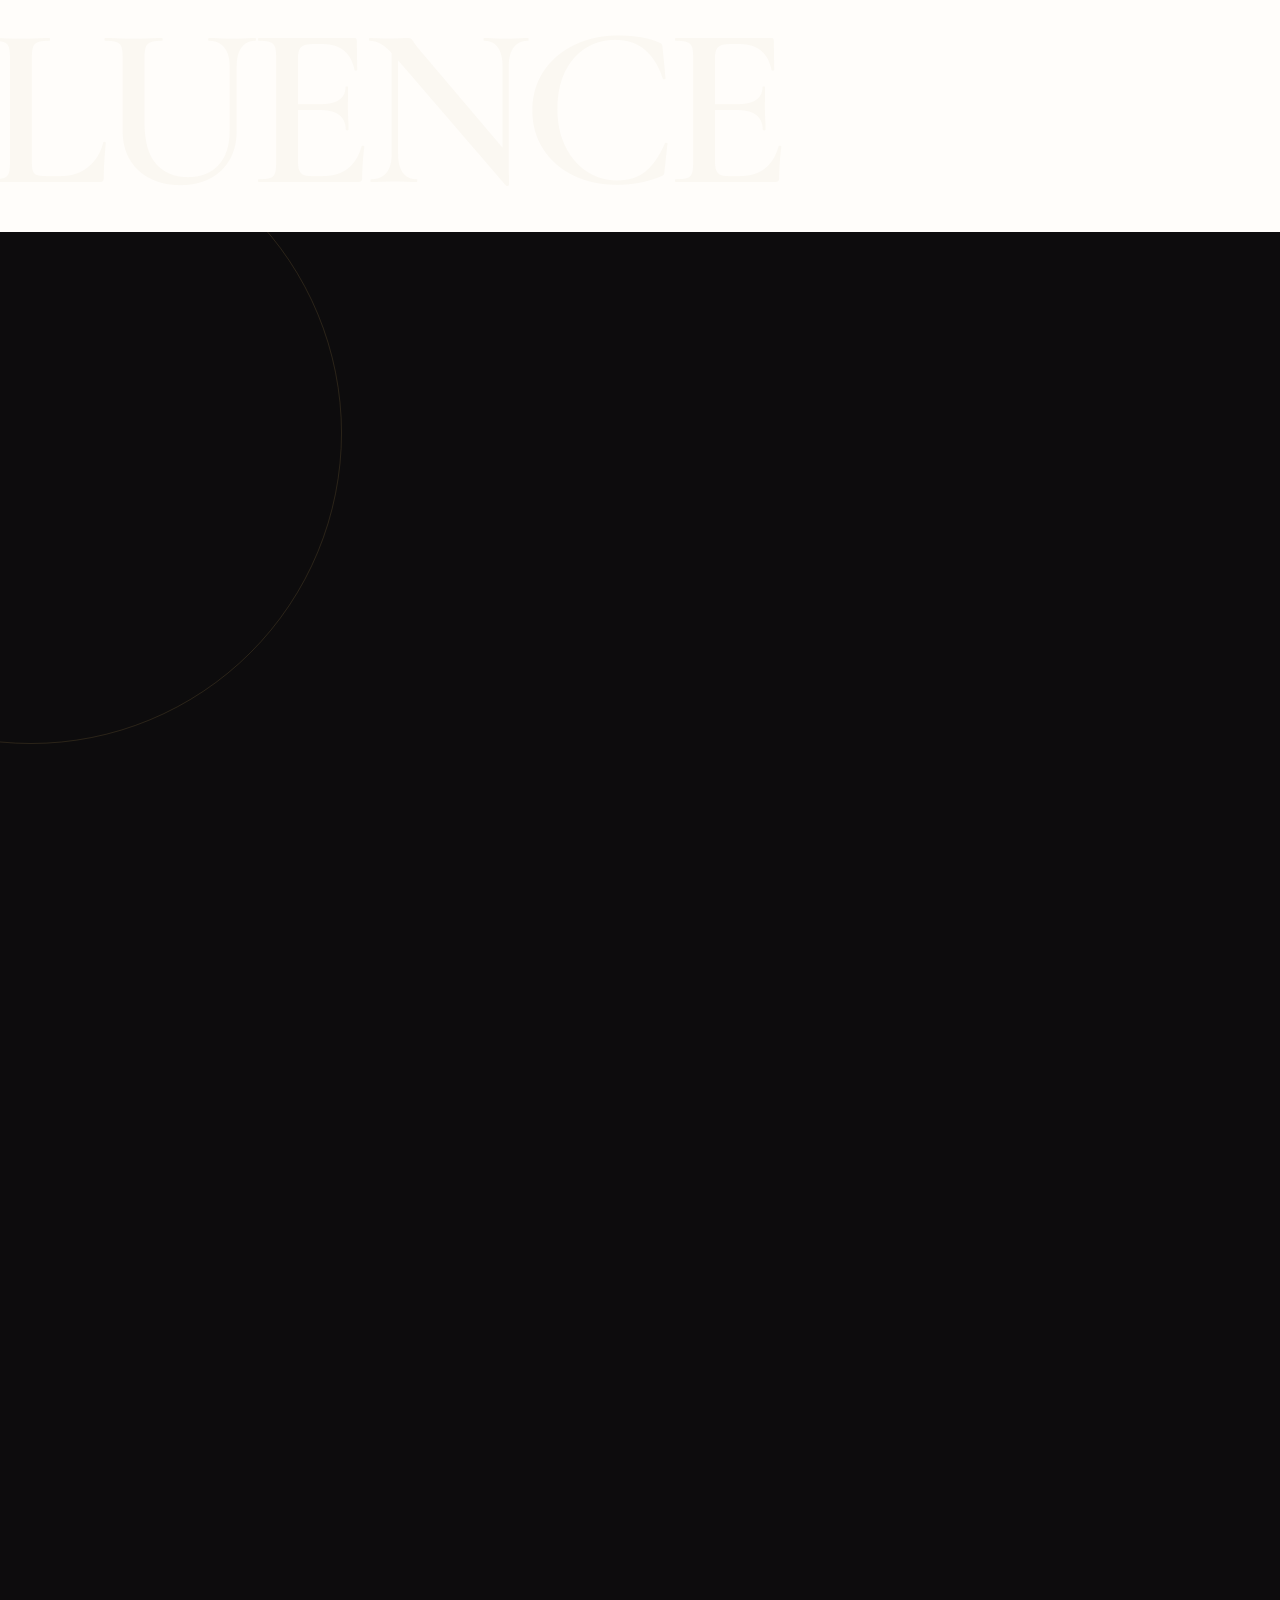
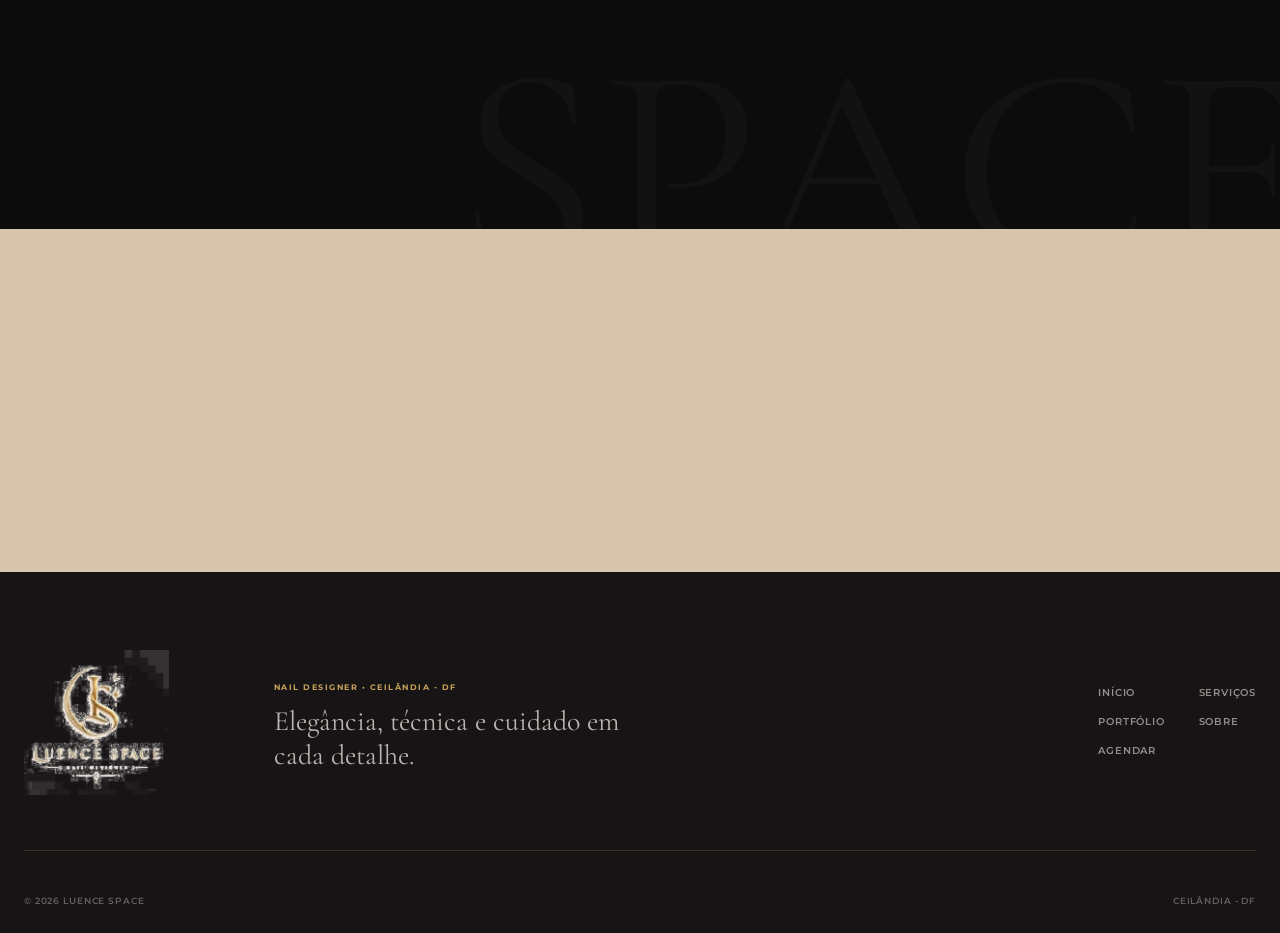
==== commit 29a50a85: "Add files via upload" ====
--- a/index.html
+++ b/index.html
@@ -127,6 +127,7 @@
             </div>
             <div class="service-card-body">
               <h3>Esmaltação em Gel</h3>
+              <div class="service-price-line"><strong>R$ 50,00</strong><span>VALOR PROMOCIONAL</span></div>
               <p>Acabamento uniforme, brilho intenso e maior durabilidade para uma rotina mais prática.</p>
             </div>
             <a href="#agendar">Escolher serviço <span aria-hidden="true">→</span></a>
@@ -139,6 +140,7 @@
             </div>
             <div class="service-card-body">
               <h3>Molde F1</h3>
+              <div class="service-price-line"><strong>R$ 80,00</strong><small>2h30 reservadas</small></div>
               <p>Alongamento moderno com estrutura elegante, resistente e acabamento sofisticado.</p>
             </div>
             <a href="#agendar">Escolher serviço <span aria-hidden="true">→</span></a>
@@ -151,6 +153,7 @@
             </div>
             <div class="service-card-body">
               <h3>Cuticulagem Russa</h3>
+              <div class="service-price-line"><strong>R$ 40,00</strong><small>1h30 reservadas</small></div>
               <p>Técnica de precisão para um contorno limpo, delicado e extremamente bem finalizado.</p>
             </div>
             <a href="#agendar">Escolher serviço <span aria-hidden="true">→</span></a>
@@ -358,72 +361,118 @@
           </h2>
 
           <p>
-            Escolha o serviço, a data e o horário desejado. A solicitação será analisada antes da confirmação final.
+            Escolha o serviço, um dos dias disponíveis e o melhor horário. Sua solicitação fica reservada temporariamente enquanto a confirmação é feita pelo WhatsApp.
           </p>
 
           <div class="booking-info">
             <div>
-              <span>LOCALIZAÇÃO</span>
-              <strong>Ceilândia - DF</strong>
+              <span>PROFISSIONAL</span>
+              <strong>Larissa Luenda</strong>
             </div>
             <div>
-              <span>ATENDIMENTO</span>
-              <strong>Com horário marcado</strong>
-            </div>
-          </div>
-        </div>
-
-        <div class="booking-card reveal" data-reveal-delay="100">
+              <span>FUNCIONAMENTO</span>
+              <strong>08:00 às 18:00 • dia sim, dia não</strong>
+            </div>
+          </div>
+        </div>
+
+        <div class="booking-card booking-card-system reveal" data-reveal-delay="100">
           <div class="booking-card-header">
-            <span>RESERVA</span>
-            <strong>Solicite seu horário</strong>
-          </div>
-
-          <form class="booking-form" id="booking-form" novalidate>
-            <div class="form-group form-group-full">
-              <label for="booking-name">Seu nome</label>
-              <input id="booking-name" name="name" type="text" placeholder="Digite seu nome" autocomplete="name" required>
-            </div>
-
-            <div class="form-group form-group-full">
-              <label for="booking-service">Serviço</label>
-              <select id="booking-service" name="service" required>
-                <option value="">Selecione um serviço</option>
-                <option value="Esmaltação em Gel">Esmaltação em Gel</option>
-                <option value="Molde F1">Molde F1</option>
-                <option value="Cuticulagem Russa">Cuticulagem Russa</option>
-              </select>
-            </div>
-
-            <div class="form-row">
-              <div class="form-group">
-                <label for="booking-date">Data</label>
-                <input id="booking-date" name="date" type="date" required>
-              </div>
-
-              <div class="form-group">
-                <label for="booking-time">Horário</label>
-                <select id="booking-time" name="time" required>
-                  <option value="">Selecione</option>
-                  <option value="09:00">09:00</option>
-                  <option value="10:00">10:00</option>
-                  <option value="11:00">11:00</option>
-                  <option value="13:00">13:00</option>
-                  <option value="14:00">14:00</option>
-                  <option value="15:00">15:00</option>
-                  <option value="16:00">16:00</option>
-                  <option value="17:00">17:00</option>
-                  <option value="18:00">18:00</option>
+            <span>RESERVA ONLINE</span>
+            <strong>Escolha seu horário</strong>
+          </div>
+
+          <form class="booking-form booking-system-form" id="booking-form" novalidate>
+            <section class="booking-system-step">
+              <div class="booking-step-heading">
+                <span>01</span>
+                <div>
+                  <strong>Escolha o serviço</strong>
+                  <small>Valores e duração já entram no bloqueio da agenda.</small>
+                </div>
+              </div>
+
+              <div class="form-group form-group-full">
+                <label for="booking-service">Serviço</label>
+                <select id="booking-service" name="service" required>
+                  <option value="">Carregando serviços...</option>
                 </select>
               </div>
-            </div>
-
-            <button class="booking-submit" type="submit">
-              <span>SOLICITAR AGENDAMENTO</span>
+
+              <div class="booking-service-meta" id="booking-service-meta" hidden></div>
+            </section>
+
+            <section class="booking-system-step">
+              <div class="booking-step-heading">
+                <span>02</span>
+                <div>
+                  <strong>Escolha o dia</strong>
+                  <small>A agenda funciona em escala de dia sim, dia não.</small>
+                </div>
+              </div>
+
+              <div class="booking-days" id="booking-days" aria-live="polite">
+                <div class="booking-empty-state">Escolha um serviço para ver os dias disponíveis.</div>
+              </div>
+            </section>
+
+            <section class="booking-system-step">
+              <div class="booking-step-heading">
+                <span>03</span>
+                <div>
+                  <strong>Escolha o horário</strong>
+                  <small>Os horários ocupados e bloqueados são retirados automaticamente.</small>
+                </div>
+              </div>
+
+              <div class="booking-times" id="booking-times" aria-live="polite">
+                <div class="booking-empty-state">Escolha um dia para visualizar os horários.</div>
+              </div>
+            </section>
+
+            <section class="booking-system-step">
+              <div class="booking-step-heading">
+                <span>04</span>
+                <div>
+                  <strong>Seus dados</strong>
+                  <small>Usados somente para identificar e confirmar o atendimento.</small>
+                </div>
+              </div>
+
+              <div class="form-row">
+                <div class="form-group">
+                  <label for="booking-name">Seu nome</label>
+                  <input id="booking-name" name="name" type="text" maxlength="80" placeholder="Digite seu nome" autocomplete="name" required>
+                </div>
+
+                <div class="form-group">
+                  <label for="booking-phone">WhatsApp</label>
+                  <input id="booking-phone" name="phone" type="tel" maxlength="16" inputmode="tel" placeholder="(61) 99999-9999" autocomplete="tel" required>
+                </div>
+              </div>
+            </section>
+
+            <aside class="booking-live-summary" aria-label="Resumo do agendamento">
+              <div class="booking-summary-title">
+                <span>SEU AGENDAMENTO</span>
+                <strong>Confira antes de solicitar</strong>
+              </div>
+
+              <div class="booking-summary-grid">
+                <div><span>Serviço</span><strong id="summary-service">Não selecionado</strong></div>
+                <div><span>Valor</span><strong id="summary-price">—</strong></div>
+                <div><span>Profissional</span><strong>Larissa Luenda</strong></div>
+                <div><span>Dia</span><strong id="summary-date">Não selecionado</strong></div>
+                <div><span>Horário</span><strong id="summary-time">Não selecionado</strong></div>
+              </div>
+            </aside>
+
+            <button class="booking-submit" id="booking-submit" type="submit" disabled>
+              <span>SOLICITAR PELO WHATSAPP</span>
               <span aria-hidden="true">→</span>
             </button>
 
-            <p class="booking-note">O agendamento será confirmado após análise da disponibilidade.</p>
+            <p class="booking-note">Ao solicitar, o horário fica reservado por até 5 minutos aguardando confirmação.</p>
             <div class="booking-form-message" id="booking-form-message" role="status" aria-live="polite" hidden></div>
           </form>
         </div>
@@ -489,6 +538,7 @@
     <button class="lightbox-nav lightbox-next" id="lightbox-next" type="button" aria-label="Próxima imagem">→</button>
   </div>
 
-  <script src="script.js?v=2.0" defer></script>
+  <script src="config.js?v=1.0"></script>
+  <script src="script.js?v=3.0" defer></script>
 </body>
 </html>
--- a/style.css
+++ b/style.css
@@ -2224,3 +2224,333 @@
     transform: none;
   }
 }
+
+/* LUENCE BOOKING SYSTEM */
+.service-price-line {
+  margin: 13px 0 14px;
+  display: flex;
+  align-items: center;
+  flex-wrap: wrap;
+  gap: 9px;
+}
+
+.service-price-line strong {
+  color: var(--gold);
+  font-family: "Cormorant Garamond", serif;
+  font-size: 1.75rem;
+  font-weight: 500;
+  line-height: 1;
+}
+
+.service-price-line span,
+.service-price-line small {
+  padding: 5px 8px;
+  border: 1px solid rgba(199, 163, 90, 0.32);
+  color: rgba(247, 242, 233, 0.66);
+  font-size: 0.49rem;
+  font-weight: 700;
+  letter-spacing: 0.12em;
+  line-height: 1.2;
+  text-transform: uppercase;
+}
+
+.service-price-line span {
+  background: rgba(199, 163, 90, 0.12);
+  color: var(--gold-pale);
+}
+
+.booking-card-system {
+  overflow: hidden;
+}
+
+.booking-system-form {
+  gap: 0;
+}
+
+.booking-system-step {
+  padding: 28px 0;
+  border-bottom: 1px solid var(--line);
+}
+
+.booking-system-step:first-child {
+  padding-top: 0;
+}
+
+.booking-step-heading {
+  margin-bottom: 19px;
+  display: grid;
+  grid-template-columns: 34px 1fr;
+  align-items: start;
+  gap: 13px;
+}
+
+.booking-step-heading > span {
+  width: 32px;
+  height: 32px;
+  display: grid;
+  place-items: center;
+  border: 1px solid var(--gold-line);
+  border-radius: 50%;
+  color: var(--gold-dark);
+  font-family: "Cormorant Garamond", serif;
+  font-size: 0.84rem;
+  font-weight: 600;
+}
+
+.booking-step-heading strong {
+  display: block;
+  color: var(--black);
+  font-family: "Cormorant Garamond", serif;
+  font-size: 1.48rem;
+  font-weight: 500;
+  line-height: 1.1;
+}
+
+.booking-step-heading small {
+  display: block;
+  margin-top: 4px;
+  color: #91877f;
+  font-size: 0.64rem;
+  line-height: 1.55;
+}
+
+.booking-service-meta {
+  margin-top: 14px;
+  padding: 15px 16px;
+  display: grid;
+  grid-template-columns: 1fr auto;
+  align-items: center;
+  gap: 12px;
+  background: rgba(216, 197, 173, 0.24);
+  border-left: 2px solid var(--gold);
+}
+
+.booking-service-meta[hidden] {
+  display: none;
+}
+
+.booking-service-meta strong {
+  color: var(--black);
+  font-family: "Cormorant Garamond", serif;
+  font-size: 1.32rem;
+  font-weight: 500;
+}
+
+.booking-service-meta span {
+  color: var(--gold-dark);
+  font-size: 0.57rem;
+  font-weight: 700;
+  letter-spacing: 0.12em;
+  text-transform: uppercase;
+}
+
+.booking-service-meta small {
+  grid-column: 1 / -1;
+  color: var(--text-soft);
+  font-size: 0.63rem;
+}
+
+.booking-days {
+  display: grid;
+  grid-template-columns: repeat(4, minmax(0, 1fr));
+  gap: 9px;
+}
+
+.booking-day {
+  min-height: 78px;
+  padding: 11px 8px;
+  display: flex;
+  flex-direction: column;
+  align-items: center;
+  justify-content: center;
+  gap: 2px;
+  background: var(--white);
+  border: 1px solid rgba(13, 12, 13, 0.12);
+  color: var(--black);
+  cursor: pointer;
+  transition:
+    border-color 0.22s ease,
+    background 0.22s ease,
+    color 0.22s ease,
+    transform 0.22s var(--ease);
+}
+
+.booking-day:hover:not(:disabled) {
+  border-color: var(--gold);
+  transform: translateY(-2px);
+}
+
+.booking-day.is-selected {
+  background: var(--black);
+  border-color: var(--black);
+  color: var(--ivory);
+}
+
+.booking-day:disabled {
+  cursor: not-allowed;
+  opacity: 0.4;
+}
+
+.booking-day-week {
+  font-size: 0.5rem;
+  font-weight: 700;
+  letter-spacing: 0.1em;
+  text-transform: uppercase;
+}
+
+.booking-day-number {
+  font-family: "Cormorant Garamond", serif;
+  font-size: 1.65rem;
+  font-weight: 500;
+  line-height: 1;
+}
+
+.booking-day-month {
+  color: inherit;
+  font-size: 0.51rem;
+  font-weight: 600;
+  text-transform: uppercase;
+  opacity: 0.68;
+}
+
+.booking-times {
+  display: grid;
+  grid-template-columns: repeat(4, minmax(0, 1fr));
+  gap: 8px;
+}
+
+.booking-time {
+  min-height: 43px;
+  background: var(--white);
+  border: 1px solid rgba(13, 12, 13, 0.12);
+  color: var(--black);
+  font-size: 0.68rem;
+  font-weight: 600;
+  cursor: pointer;
+  transition:
+    border-color 0.2s ease,
+    background 0.2s ease,
+    color 0.2s ease,
+    transform 0.2s var(--ease);
+}
+
+.booking-time:hover:not(:disabled) {
+  border-color: var(--gold);
+  transform: translateY(-1px);
+}
+
+.booking-time.is-selected {
+  background: var(--gold);
+  border-color: var(--gold);
+  color: var(--black);
+}
+
+.booking-time:disabled {
+  background: rgba(13, 12, 13, 0.035);
+  color: #b1a8a0;
+  cursor: not-allowed;
+  text-decoration: line-through;
+}
+
+.booking-empty-state,
+.booking-loading-state {
+  grid-column: 1 / -1;
+  min-height: 72px;
+  padding: 17px;
+  display: grid;
+  place-items: center;
+  border: 1px dashed rgba(152, 116, 61, 0.28);
+  color: #8d837b;
+  font-size: 0.68rem;
+  line-height: 1.6;
+  text-align: center;
+}
+
+.booking-live-summary {
+  margin-top: 28px;
+  padding: 23px;
+  background: var(--black-soft);
+  color: var(--ivory);
+}
+
+.booking-summary-title {
+  padding-bottom: 17px;
+  border-bottom: 1px solid rgba(199, 163, 90, 0.22);
+}
+
+.booking-summary-title span {
+  display: block;
+  color: var(--gold);
+  font-size: 0.5rem;
+  font-weight: 700;
+  letter-spacing: 0.17em;
+}
+
+.booking-summary-title strong {
+  display: block;
+  margin-top: 5px;
+  font-family: "Cormorant Garamond", serif;
+  font-size: 1.35rem;
+  font-weight: 500;
+}
+
+.booking-summary-grid {
+  padding-top: 8px;
+  display: grid;
+  grid-template-columns: 1fr 1fr;
+  gap: 0 20px;
+}
+
+.booking-summary-grid > div {
+  min-height: 62px;
+  padding: 12px 0;
+  border-bottom: 1px solid rgba(199, 163, 90, 0.13);
+}
+
+.booking-summary-grid span {
+  display: block;
+  color: rgba(247, 242, 233, 0.38);
+  font-size: 0.49rem;
+  font-weight: 700;
+  letter-spacing: 0.1em;
+  text-transform: uppercase;
+}
+
+.booking-summary-grid strong {
+  display: block;
+  margin-top: 3px;
+  color: var(--ivory);
+  font-size: 0.7rem;
+  font-weight: 600;
+}
+
+.booking-submit:disabled {
+  background: #79726d;
+  color: rgba(247, 242, 233, 0.72);
+  cursor: not-allowed;
+  transform: none;
+}
+
+.booking-form-message.is-success {
+  border-color: rgba(96, 121, 84, 0.25);
+  background: #e7eee2;
+  color: #405835;
+}
+
+@media (max-width: 640px) {
+  .booking-days {
+    grid-template-columns: repeat(2, minmax(0, 1fr));
+  }
+
+  .booking-times {
+    grid-template-columns: repeat(3, minmax(0, 1fr));
+  }
+
+  .booking-summary-grid {
+    grid-template-columns: 1fr;
+  }
+
+  .booking-service-meta {
+    grid-template-columns: 1fr;
+  }
+}
